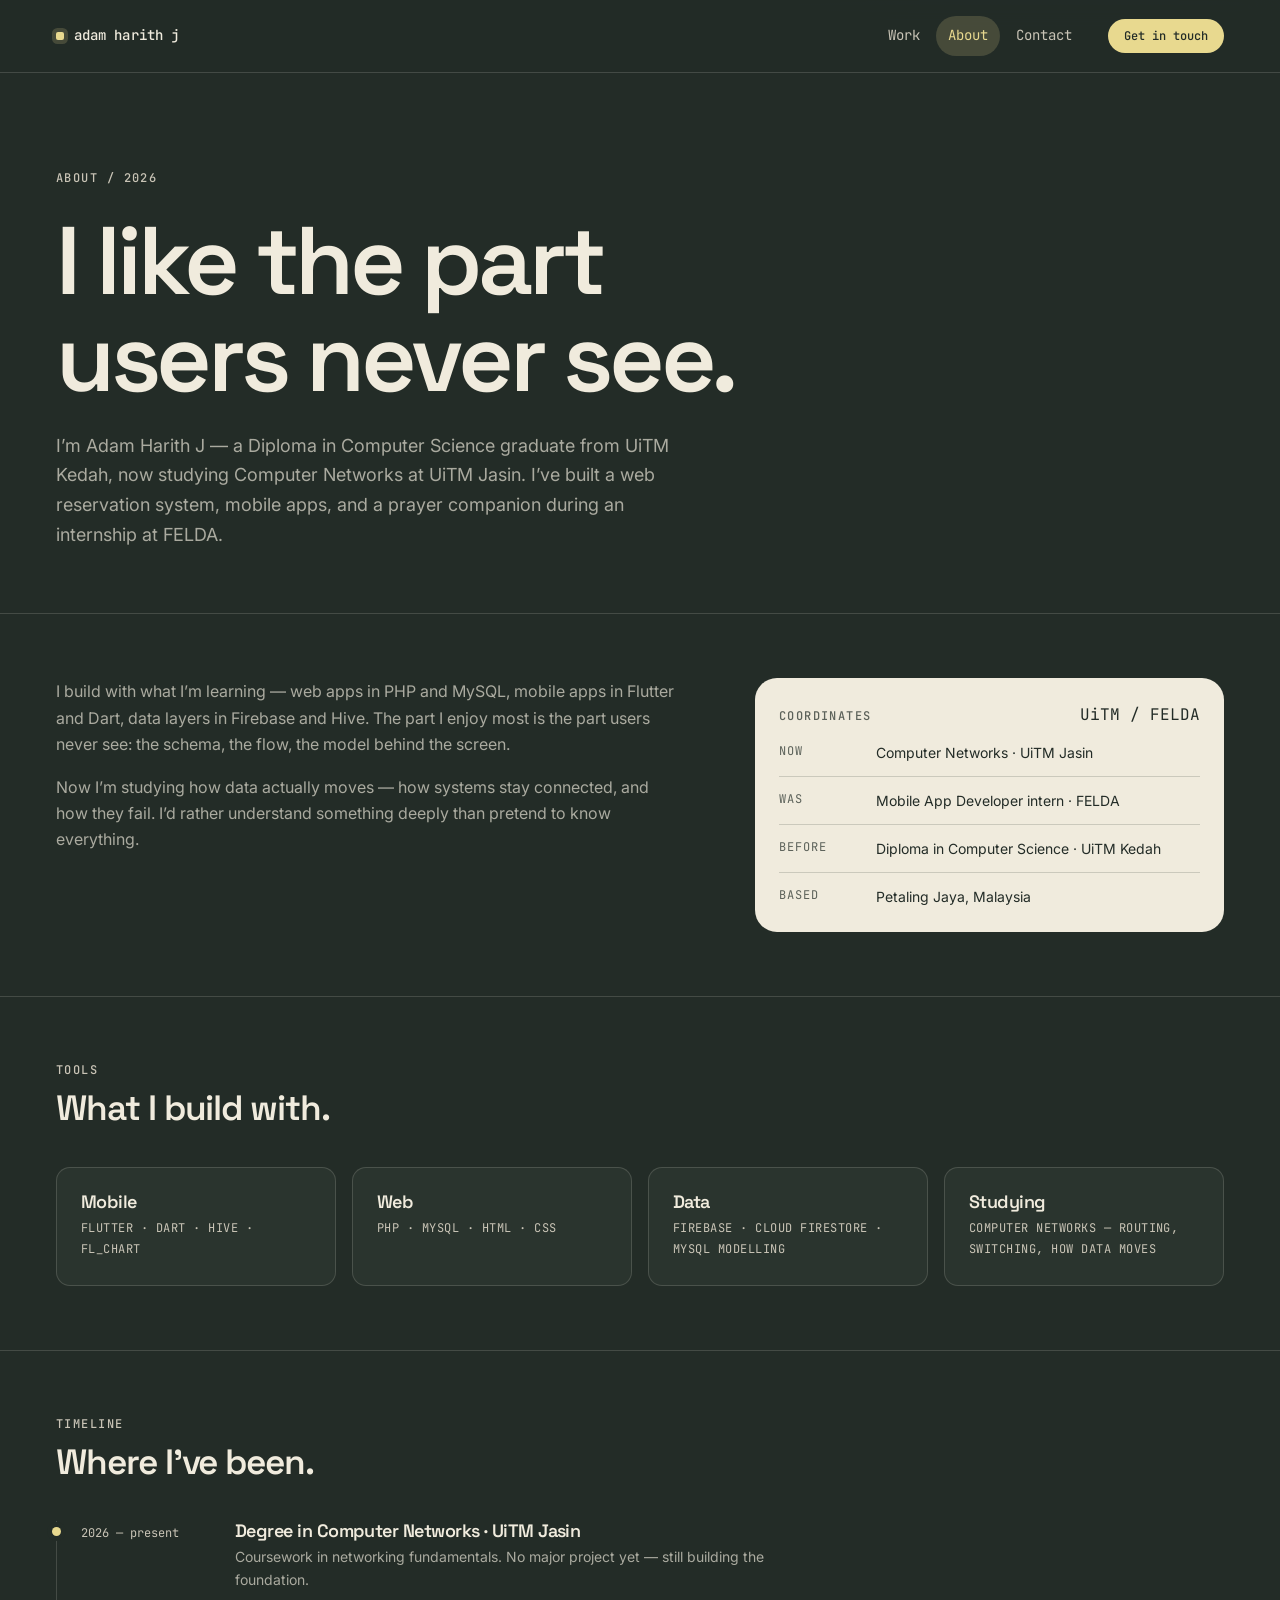
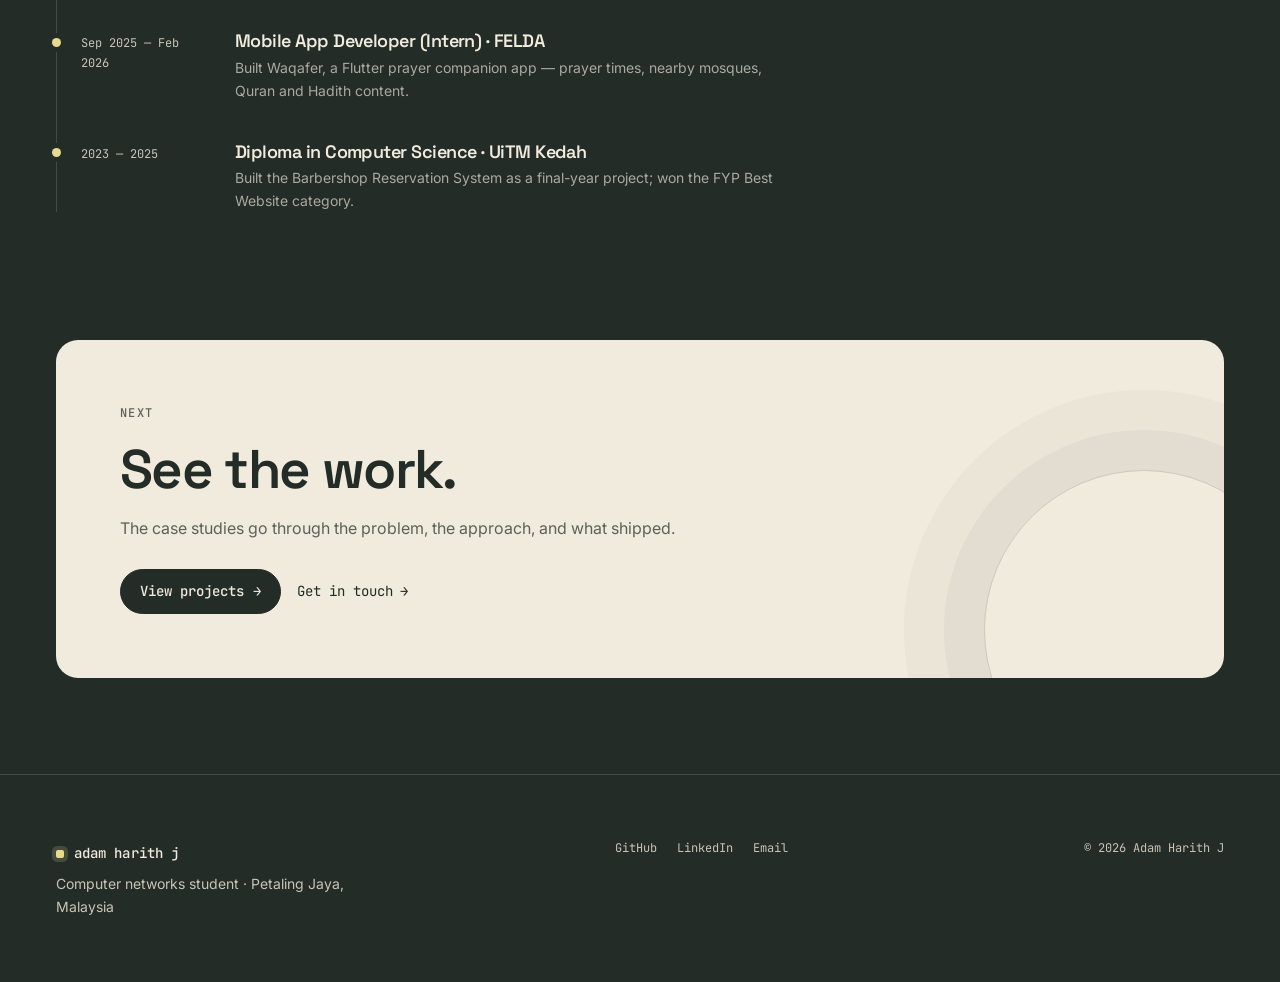
==== about.html @ f3ec2957 "first commit" ====
<!DOCTYPE html>
<html lang="en">
  <head>
    <meta charset="UTF-8" />
    <meta name="viewport" content="width=device-width, initial-scale=1" />
    <meta name="theme-color" content="#232C27" />
    <link rel="icon" href="favicon.svg" type="image/svg+xml" />
    <title>About — Adam Harith J</title>
    <meta
      name="description"
      content="Background, education, and experience of Adam Harith J, a computer networks student in Malaysia."
    />
    <script>
      document.documentElement.classList.add("js");
      window.setTimeout(function () {
        if (!window.__siteReady) document.documentElement.classList.remove("js");
      }, 2500);
    </script>
    <link rel="preconnect" href="https://fonts.googleapis.com" />
    <link rel="preconnect" href="https://fonts.gstatic.com" crossorigin />
    <link
      href="https://fonts.googleapis.com/css2?family=Inter:wght@400;500;600&family=JetBrains+Mono:wght@400;500&family=Space+Grotesk:wght@500;600;700&display=swap"
      rel="stylesheet"
    />
    <link rel="stylesheet" href="css/tokens.css" />
    <link rel="stylesheet" href="css/styles.css" />
  </head>
  <body>
    <a class="skip-link" href="#main">Skip to content</a>

    <header class="nav">
      <div class="container nav__inner">
        <a class="wordmark" href="index.html">adam harith j</a>
        <button
          class="nav__toggle"
          type="button"
          aria-expanded="false"
          aria-controls="nav-menu"
        >
          Menu
          <span class="nav__toggle-icon" aria-hidden="true">
            <span></span>
            <span></span>
          </span>
        </button>
        <div class="nav__menu" id="nav-menu">
          <nav aria-label="Primary">
            <ul class="nav__links">
              <li><a class="nav__link" href="projects.html">Work</a></li>
              <li>
                <a class="nav__link" href="about.html" aria-current="page"
                  >About</a
                >
              </li>
              <li><a class="nav__link" href="contact.html">Contact</a></li>
            </ul>
          </nav>
          <a class="btn btn--accent btn--sm nav__cta" href="contact.html">
            Get in touch
          </a>
        </div>
      </div>
    </header>

    <main id="main">
      <section class="hero">
        <div class="container" data-reveal>
          <p class="eyebrow">About / 2026</p>
          <h1 class="hero__title">I like the part users never see.</h1>
          <p class="hero__lede">
            I’m Adam Harith J — a Diploma in Computer Science graduate from
            UiTM Kedah, now studying Computer Networks at UiTM Jasin. I’ve
            built a web reservation system, mobile apps, and a prayer companion
            during an internship at FELDA.
          </p>
        </div>
      </section>

      <section class="section">
        <div class="container split">
          <div class="prose" data-reveal>
            <p>
              I build with what I’m learning — web apps in PHP and MySQL, mobile
              apps in Flutter and Dart, data layers in Firebase and Hive. The
              part I enjoy most is the part users never see: the schema, the
              flow, the model behind the screen.
            </p>
            <p>
              Now I’m studying how data actually moves — how systems stay
              connected, and how they fail. I’d rather understand something
              deeply than pretend to know everything.
            </p>
          </div>

          <div class="panel-bone" data-reveal>
            <div class="panel-bone__head">
              <p class="eyebrow">Coordinates</p>
              <span class="mono">UiTM / FELDA</span>
            </div>
            <dl class="facts">
              <div class="fact">
                <dt>Now</dt>
                <dd>Computer Networks · UiTM Jasin</dd>
              </div>
              <div class="fact">
                <dt>Was</dt>
                <dd>Mobile App Developer intern · FELDA</dd>
              </div>
              <div class="fact">
                <dt>Before</dt>
                <dd>Diploma in Computer Science · UiTM Kedah</dd>
              </div>
              <div class="fact">
                <dt>Based</dt>
                <dd>Petaling Jaya, Malaysia</dd>
              </div>
            </dl>
          </div>
        </div>
      </section>

      <section class="section" id="tools">
        <div class="container">
          <div class="section__head" data-reveal>
            <div>
              <p class="eyebrow">Tools</p>
              <h2 class="section__title">What I build with.</h2>
            </div>
          </div>
          <div class="groups" data-reveal>
            <article class="group">
              <h3>Mobile</h3>
              <p>Flutter · Dart · Hive · fl_chart</p>
            </article>
            <article class="group">
              <h3>Web</h3>
              <p>PHP · MySQL · HTML · CSS</p>
            </article>
            <article class="group">
              <h3>Data</h3>
              <p>Firebase · Cloud Firestore · MySQL modelling</p>
            </article>
            <article class="group">
              <h3>Studying</h3>
              <p>Computer networks — routing, switching, how data moves</p>
            </article>
          </div>
        </div>
      </section>

      <section class="section" id="timeline">
        <div class="container">
          <div class="section__head" data-reveal>
            <div>
              <p class="eyebrow">Timeline</p>
              <h2 class="section__title">Where I’ve been.</h2>
            </div>
          </div>

          <div class="timeline" data-reveal>
            <article class="entry">
              <span class="entry__period">2026 — present</span>
              <div>
                <h3>Degree in Computer Networks · UiTM Jasin</h3>
                <p>
                  Coursework in networking fundamentals. No major project yet —
                  still building the foundation.
                </p>
              </div>
            </article>
            <article class="entry">
              <span class="entry__period">Sep 2025 — Feb 2026</span>
              <div>
                <h3>Mobile App Developer (Intern) · FELDA</h3>
                <p>
                  Built Waqafer, a Flutter prayer companion app — prayer times,
                  nearby mosques, Quran and Hadith content.
                </p>
              </div>
            </article>
            <article class="entry">
              <span class="entry__period">2023 — 2025</span>
              <div>
                <h3>Diploma in Computer Science · UiTM Kedah</h3>
                <p>
                  Built the Barbershop Reservation System as a final-year
                  project; won the FYP Best Website category.
                </p>
              </div>
            </article>
          </div>
        </div>
      </section>

      <section class="contact-band">
        <div class="container">
          <div class="contact-band__panel" data-reveal>
            <p class="eyebrow">Next</p>
            <h2 class="contact-band__title">See the work.</h2>
            <p>
              The case studies go through the problem, the approach, and what
              shipped.
            </p>
            <div class="contact-band__actions">
              <a class="btn btn--ground" href="projects.html">
                View projects <span aria-hidden="true">→</span>
              </a>
              <a class="link-arrow" href="contact.html">
                Get in touch <span aria-hidden="true">→</span>
              </a>
            </div>
          </div>
        </div>
      </section>
    </main>

    <footer class="foot">
      <div class="container foot__inner">
        <div class="foot__brand">
          <span class="wordmark">adam harith j</span>
          <p>Computer networks student · Petaling Jaya, Malaysia</p>
        </div>
        <nav class="foot__links" aria-label="Footer">
          <a class="foot__link" href="https://github.com/adamnymy">GitHub</a>
          <a
            class="foot__link"
            href="https://my.linkedin.com/in/adam-harith-jumain-287547369"
            >LinkedIn</a
          >
          <a class="foot__link" href="contact.html">Email</a>
        </nav>
        <p class="foot__meta">© <span data-year>2026</span> Adam Harith J</p>
      </div>
    </footer>

    <script src="js/main.js"></script>
  </body>
</html>
---- css/tokens.css ----
:root {
  color-scheme: dark;

  /* 60% — dark grey-green ground */
  --color-ground: #232c27;
  --color-ground-2: #2a342e;
  --color-ground-3: #323d36;
  --color-ground-glass: rgba(35, 44, 39, 0.88);
  --color-ground-soft: rgba(35, 44, 39, 0.04);
  --color-ground-faint: rgba(35, 44, 39, 0.03);
  --color-overlay: rgba(17, 22, 19, 0.72);

  /* 30% — soft bone white */
  --color-bone: #f0ebdd;
  --color-bone-2: #e6dfcd;
  --color-bone-muted: #c9c4b6;
  --color-bone-soft: rgba(240, 235, 221, 0.66);
  --color-line: rgba(240, 235, 221, 0.16);
  --color-line-strong: rgba(240, 235, 221, 0.34);
  --color-on-bone: #232c27;
  --color-on-bone-muted: rgba(35, 44, 39, 0.72);
  --color-line-on-bone: rgba(35, 44, 39, 0.18);

  /* 10% — soft yellow accent */
  --color-yellow: #e8d98f;
  --color-yellow-2: #f1e6ad;
  --color-yellow-ink: #232c27;
  --color-yellow-soft: rgba(232, 217, 143, 0.18);
  --color-yellow-line: rgba(232, 217, 143, 0.5);

  --font-display: "Space Grotesk", ui-sans-serif, system-ui, -apple-system,
    sans-serif;
  --font-body: "Inter", ui-sans-serif, system-ui, -apple-system, sans-serif;
  --font-mono: "JetBrains Mono", ui-monospace, "SFMono-Regular", Menlo,
    monospace;

  --text-xs: 0.75rem;
  --text-sm: 0.875rem;
  --text-base: 1rem;
  --text-md: 1.125rem;
  --text-lg: clamp(1.25rem, 1.1rem + 0.6vw, 1.5rem);
  --text-xl: clamp(1.6rem, 1.3rem + 1.2vw, 2.2rem);
  --text-2xl: clamp(2.2rem, 1.6rem + 2.6vw, 3.4rem);
  --text-3xl: clamp(3rem, 1.55rem + 6.4vw, 6rem);

  --space-2xs: 0.25rem;
  --space-xs: 0.5rem;
  --space-sm: 0.75rem;
  --space-md: 1rem;
  --space-lg: 1.5rem;
  --space-xl: 2.5rem;
  --space-2xl: 4rem;
  --space-3xl: 6rem;
  --space-4xl: 8rem;

  --radius-sm: 8px;
  --radius: 14px;
  --radius-lg: 22px;
  --radius-pill: 999px;

  --shadow-card: inset 0 1px 0 rgba(240, 235, 221, 0.05),
    0 18px 40px -24px rgba(0, 0, 0, 0.7);
  --shadow-lift: inset 0 1px 0 rgba(240, 235, 221, 0.08),
    0 30px 60px -28px rgba(0, 0, 0, 0.85);

  --measure: 62ch;
  --measure-wide: 72ch;
  --nav-h: 4.5rem;
  --reveal-delay: 0ms;

  --dur-fast: 140ms;
  --dur: 220ms;
  --dur-slow: 420ms;
  --ease: cubic-bezier(0.4, 0, 0.2, 1);
  --ease-out: cubic-bezier(0.16, 1, 0.3, 1);
}
---- css/styles.css ----
/* ==========================================================================
   Base
   ========================================================================== */

*,
*::before,
*::after {
  box-sizing: border-box;
  margin: 0;
  padding: 0;
}

html {
  -webkit-text-size-adjust: 100%;
  scroll-behavior: smooth;
  scroll-padding-top: calc(var(--nav-h) + var(--space-md));
}

body {
  min-height: 100vh;
  background-color: var(--color-ground);
  background-image: radial-gradient(
    60rem 32rem at 82% -12%,
    var(--color-ground-2),
    transparent 70%
  );
  color: var(--color-bone-soft);
  font-family: var(--font-body);
  font-size: var(--text-base);
  line-height: 1.65;
  -webkit-font-smoothing: antialiased;
}

img,
svg {
  display: block;
  max-width: 100%;
}

ul,
ol {
  list-style: none;
}

a {
  color: var(--color-bone);
  text-decoration: underline;
  text-decoration-color: var(--color-yellow-line);
  text-decoration-thickness: 1px;
  text-underline-offset: 3px;
  transition: color var(--dur-fast) var(--ease),
    text-decoration-color var(--dur-fast) var(--ease);
}

a:hover {
  color: var(--color-yellow);
  text-decoration-color: var(--color-yellow);
}

::selection {
  background: var(--color-yellow);
  color: var(--color-yellow-ink);
}

:focus-visible {
  outline: 2px solid var(--color-yellow);
  outline-offset: 3px;
  border-radius: 2px;
}

.panel-bone :focus-visible,
.contact-card :focus-visible,
.contact-band__panel :focus-visible,
.stat :focus-visible {
  outline-color: var(--color-ground);
}

h1,
h2,
h3 {
  color: var(--color-bone);
  font-family: var(--font-display);
  font-weight: 600;
  letter-spacing: -0.03em;
  line-height: 1.08;
  text-wrap: balance;
}

strong {
  color: var(--color-bone);
  font-weight: 600;
}

.container {
  width: 100%;
  max-width: 76rem;
  margin-inline: auto;
  padding-inline: var(--space-lg);
}

.mono {
  font-family: var(--font-mono);
}

.eyebrow {
  font-family: var(--font-mono);
  font-size: var(--text-xs);
  font-weight: 500;
  letter-spacing: 0.12em;
  text-transform: uppercase;
  color: var(--color-bone-muted);
}

.skip-link {
  position: absolute;
  left: -9999px;
  top: var(--space-sm);
  z-index: 100;
  padding: var(--space-xs) var(--space-md);
  border-radius: var(--radius-sm);
  background: var(--color-bone);
  color: var(--color-on-bone);
  font-family: var(--font-mono);
  font-size: var(--text-sm);
  text-decoration: none;
}

.skip-link:focus {
  left: var(--space-sm);
}

html:not(.js) [data-copy] {
  display: none;
}

.link-arrow {
  display: inline-flex;
  align-items: center;
  gap: 0.45rem;
  font-family: var(--font-mono);
  font-size: var(--text-sm);
  color: var(--color-bone);
  text-decoration: none;
}

.link-arrow span {
  transition: transform var(--dur) var(--ease-out);
}

.link-arrow:hover {
  color: var(--color-yellow);
}

.link-arrow:hover span {
  transform: translateX(3px);
}

/* ==========================================================================
   Buttons
   ========================================================================== */

.btn {
  display: inline-flex;
  align-items: center;
  justify-content: center;
  gap: 0.55rem;
  padding: 0.9rem 1.2rem;
  border: 1px solid transparent;
  border-radius: var(--radius-pill);
  font-family: var(--font-mono);
  font-size: var(--text-sm);
  font-weight: 500;
  line-height: 1;
  text-decoration: none;
  cursor: pointer;
  transition: transform var(--dur) var(--ease-out),
    background-color var(--dur) var(--ease), color var(--dur) var(--ease),
    border-color var(--dur) var(--ease), box-shadow var(--dur) var(--ease);
}

.btn:hover {
  transform: translateY(-1px);
}

.btn:active {
  transform: translateY(0);
}

.btn--sm {
  padding: 0.65rem 0.95rem;
  font-size: var(--text-xs);
}

.btn--accent {
  background: var(--color-yellow);
  color: var(--color-yellow-ink);
}

.btn--accent:hover {
  background: var(--color-yellow-2);
  color: var(--color-yellow-ink);
  box-shadow: 0 10px 30px -16px var(--color-yellow);
}

.btn--ghost {
  border-color: var(--color-line-strong);
  background: transparent;
  color: var(--color-bone);
}

.btn--ghost:hover {
  border-color: var(--color-yellow-line);
  background: var(--color-yellow-soft);
  color: var(--color-yellow);
}

.btn--bone {
  background: var(--color-bone);
  color: var(--color-on-bone);
}

.btn--bone:hover {
  background: var(--color-yellow);
  color: var(--color-yellow-ink);
}

.btn--ground {
  background: var(--color-ground);
  color: var(--color-bone);
  border-color: var(--color-ground);
}

.btn--ground:hover {
  background: var(--color-ground-2);
  color: var(--color-bone);
}

.btn--outline-ink {
  border-color: var(--color-line-on-bone);
  background: transparent;
  color: var(--color-on-bone);
}

.btn--outline-ink:hover {
  border-color: var(--color-ground);
  background: var(--color-ground);
  color: var(--color-bone);
}

/* ==========================================================================
   Navigation
   ========================================================================== */

.nav {
  position: sticky;
  top: 0;
  z-index: 50;
  border-bottom: 1px solid var(--color-line);
  background: var(--color-ground-glass);
  -webkit-backdrop-filter: blur(14px);
  backdrop-filter: blur(14px);
}

.nav__inner {
  position: relative;
  display: flex;
  align-items: center;
  gap: var(--space-lg);
  min-height: var(--nav-h);
}

.wordmark {
  display: inline-flex;
  align-items: center;
  gap: 0.6rem;
  font-family: var(--font-mono);
  font-size: var(--text-sm);
  font-weight: 500;
  letter-spacing: 0.01em;
  color: var(--color-bone);
  text-decoration: none;
  white-space: nowrap;
}

.wordmark::before {
  content: "";
  width: 8px;
  height: 8px;
  border-radius: 2px;
  background: var(--color-yellow);
  box-shadow: 0 0 0 4px var(--color-yellow-soft);
}

.wordmark:hover {
  color: var(--color-bone);
}

.nav__menu {
  display: flex;
  align-items: center;
  gap: var(--space-lg);
  margin-left: auto;
}

.nav__links {
  display: flex;
  align-items: center;
  gap: 0.25rem;
}

.nav__link {
  display: inline-flex;
  padding: 0.5rem 0.75rem;
  border-radius: var(--radius-pill);
  font-family: var(--font-mono);
  font-size: var(--text-sm);
  color: var(--color-bone-muted);
  text-decoration: none;
  transition: color var(--dur-fast) var(--ease),
    background-color var(--dur-fast) var(--ease);
}

.nav__link:hover {
  background: var(--color-ground-2);
  color: var(--color-bone);
  text-decoration: none;
}

.nav__link[aria-current="page"] {
  background: var(--color-yellow-soft);
  color: var(--color-yellow);
}

.nav__toggle {
  display: none;
  align-items: center;
  gap: 0.65rem;
  margin-left: auto;
  padding: 0.55rem 0.8rem;
  border: 1px solid var(--color-line);
  border-radius: var(--radius-pill);
  background: transparent;
  color: var(--color-bone);
  font-family: var(--font-mono);
  font-size: var(--text-xs);
  letter-spacing: 0.08em;
  text-transform: uppercase;
  cursor: pointer;
}

.nav__toggle-icon {
  display: grid;
  gap: 4px;
  width: 16px;
}

.nav__toggle-icon span {
  display: block;
  height: 1px;
  background: currentColor;
  transition: transform var(--dur) var(--ease),
    opacity var(--dur) var(--ease);
}

.nav__toggle[aria-expanded="true"] .nav__toggle-icon span:first-child {
  transform: translateY(2.5px) rotate(45deg);
}

.nav__toggle[aria-expanded="true"] .nav__toggle-icon span:last-child {
  transform: translateY(-2.5px) rotate(-45deg);
}

/* ==========================================================================
   Hero
   ========================================================================== */

.hero {
  padding-block: var(--space-3xl) var(--space-2xl);
  overflow: clip;
}

.hero__grid {
  display: grid;
  grid-template-columns: minmax(0, 1.1fr) minmax(0, 0.9fr);
  gap: clamp(2rem, 5vw, 5rem);
  align-items: center;
}

.status {
  display: inline-flex;
  align-items: center;
  gap: 0.6rem;
  padding: 0.45rem 0.85rem;
  border: 1px solid var(--color-line);
  border-radius: var(--radius-pill);
  background: var(--color-ground-2);
  font-family: var(--font-mono);
  font-size: var(--text-xs);
  letter-spacing: 0.08em;
  text-transform: uppercase;
  color: var(--color-bone-muted);
}

.status__dot {
  width: 7px;
  height: 7px;
  border-radius: 50%;
  background: var(--color-yellow);
  animation: pulse 2.6s var(--ease) infinite;
}

.hero__title {
  max-width: 15ch;
  margin-top: var(--space-lg);
  font-size: var(--text-3xl);
  line-height: 1.01;
  letter-spacing: -0.045em;
}

.hero__mark {
  color: var(--color-yellow);
}

.hero__lede {
  max-width: 56ch;
  margin-top: var(--space-lg);
  font-size: var(--text-md);
  color: var(--color-bone-soft);
}

.hero__lede strong {
  color: var(--color-bone);
}

.hero__actions {
  display: flex;
  flex-wrap: wrap;
  gap: var(--space-sm);
  margin-top: var(--space-xl);
}

/* Network panel */

.signal {
  position: relative;
  overflow: hidden;
  padding: var(--space-lg);
  border: 1px solid var(--color-line);
  border-radius: var(--radius-lg);
  background: var(--color-ground-2);
  box-shadow: var(--shadow-card);
}

.signal::before {
  content: "";
  position: absolute;
  top: -45%;
  right: -25%;
  width: 75%;
  aspect-ratio: 1;
  border-radius: 50%;
  background: radial-gradient(circle, var(--color-yellow-soft), transparent 68%);
  pointer-events: none;
}

.signal__head {
  position: relative;
  display: flex;
  flex-wrap: wrap;
  align-items: center;
  justify-content: space-between;
  gap: var(--space-sm);
  padding-bottom: var(--space-sm);
  border-bottom: 1px solid var(--color-line);
  font-family: var(--font-mono);
  font-size: var(--text-xs);
  letter-spacing: 0.08em;
  text-transform: uppercase;
  color: var(--color-bone-muted);
}

.signal__live {
  display: inline-flex;
  align-items: center;
  gap: 0.5rem;
  color: var(--color-bone);
}

.signal__map {
  position: relative;
  width: 100%;
  height: auto;
  margin-block: var(--space-md);
}

.signal__map .ring {
  fill: none;
  stroke: var(--color-line);
  stroke-width: 1;
}

.signal__map .ring--dashed {
  stroke: var(--color-line-strong);
  stroke-dasharray: 3 7;
  transform-box: fill-box;
  transform-origin: center;
  animation: spin 52s linear infinite;
}

.signal__map .link {
  fill: none;
  stroke: var(--color-yellow-line);
  stroke-width: 1;
}

.signal__map .node {
  fill: var(--color-ground);
  stroke: var(--color-bone-muted);
  stroke-width: 1.2;
}

.signal__map .node--core {
  fill: var(--color-yellow);
  stroke: var(--color-yellow);
}

.signal__map .node--ring {
  fill: var(--color-yellow);
  stroke: none;
  transform-box: fill-box;
  transform-origin: center;
  animation: nodePulse 3.4s var(--ease) infinite;
}

.signal__map text {
  font-family: var(--font-mono);
  font-size: 9px;
  letter-spacing: 0.12em;
  fill: var(--color-bone-muted);
}

.signal__meta {
  position: relative;
  display: grid;
  grid-template-columns: 1fr 1fr;
  gap: var(--space-md);
  padding-top: var(--space-md);
  border-top: 1px solid var(--color-line);
}

.signal__meta dt {
  font-family: var(--font-mono);
  font-size: var(--text-xs);
  letter-spacing: 0.08em;
  text-transform: uppercase;
  color: var(--color-bone-muted);
}

.signal__meta dd {
  margin-top: 0.2rem;
  font-size: var(--text-sm);
  color: var(--color-bone);
}

/* Tech strip */

.strip {
  border-block: 1px solid var(--color-line);
}

.strip__inner {
  display: flex;
  flex-wrap: wrap;
  align-items: center;
  gap: var(--space-sm) var(--space-lg);
  padding-block: var(--space-md);
}

.strip__label {
  font-family: var(--font-mono);
  font-size: var(--text-xs);
  letter-spacing: 0.12em;
  text-transform: uppercase;
  color: var(--color-bone-muted);
}

.strip__list {
  display: flex;
  flex-wrap: wrap;
  gap: 0.35rem 1.1rem;
}

.strip__list li {
  display: flex;
  align-items: center;
  gap: 1.1rem;
  font-family: var(--font-mono);
  font-size: var(--text-sm);
  color: var(--color-bone-soft);
}

.strip__list li + li::before {
  content: "/";
  color: var(--color-yellow-line);
}

/* ==========================================================================
   Sections
   ========================================================================== */

.section {
  padding-block: var(--space-2xl);
  border-top: 1px solid var(--color-line);
}

.section__head {
  display: flex;
  flex-wrap: wrap;
  align-items: flex-end;
  justify-content: space-between;
  gap: var(--space-md);
  margin-bottom: var(--space-xl);
}

.section__title {
  margin-top: var(--space-xs);
  font-size: var(--text-xl);
}

/* ==========================================================================
   Project cards
   ========================================================================== */

.cards {
  display: grid;
  grid-template-columns: repeat(12, minmax(0, 1fr));
  gap: var(--space-lg);
}

.card {
  position: relative;
  display: flex;
  grid-column: span 6;
  flex-direction: column;
  overflow: hidden;
  border: 1px solid var(--color-line);
  border-radius: var(--radius-lg);
  background: var(--color-ground-2);
  box-shadow: var(--shadow-card);
  transition: transform var(--dur-slow) var(--ease-out),
    border-color var(--dur) var(--ease), box-shadow var(--dur) var(--ease);
}

.card:hover {
  transform: translateY(-4px);
  border-color: var(--color-yellow-line);
  box-shadow: var(--shadow-lift);
}

.card__media {
  aspect-ratio: 16 / 10;
  overflow: hidden;
  background: var(--color-bone);
}

.card__media img {
  width: 100%;
  height: 100%;
  object-fit: cover;
  transition: transform 0.7s var(--ease-out);
}

.card:hover .card__media img {
  transform: scale(1.03);
}

.card__body {
  display: flex;
  flex: 1;
  flex-direction: column;
  gap: var(--space-sm);
  padding: var(--space-lg);
  padding-bottom: calc(var(--space-lg) + 2.5rem);
}

.card__top {
  display: flex;
  align-items: center;
  justify-content: space-between;
  gap: var(--space-md);
}

.card__index,
.card__year {
  font-family: var(--font-mono);
  font-size: var(--text-xs);
  letter-spacing: 0.08em;
  text-transform: uppercase;
  color: var(--color-bone-muted);
}

.card__title {
  font-size: var(--text-lg);
  line-height: 1.15;
  letter-spacing: -0.02em;
}

.card__title a {
  color: var(--color-bone);
  text-decoration: none;
}

.card__title a::after {
  content: "";
  position: absolute;
  inset: 0;
  z-index: 2;
  border-radius: var(--radius-lg);
}

.card:hover .card__title a {
  color: var(--color-yellow);
}

.card__desc {
  max-width: 44ch;
  font-size: var(--text-sm);
  color: var(--color-bone-soft);
}

.card__tags {
  display: flex;
  flex-wrap: wrap;
  gap: 0.4rem;
  margin-top: auto;
  padding-top: var(--space-sm);
}

.card__tags li {
  padding: 0.3rem 0.55rem;
  border: 1px solid var(--color-line);
  border-radius: var(--radius-pill);
  font-family: var(--font-mono);
  font-size: var(--text-xs);
  color: var(--color-bone-muted);
}

.card__arrow {
  position: absolute;
  right: var(--space-lg);
  bottom: var(--space-lg);
  display: grid;
  place-items: center;
  width: 2.4rem;
  height: 2.4rem;
  border: 1px solid var(--color-line-strong);
  border-radius: 50%;
  color: var(--color-bone-muted);
  transition: background-color var(--dur) var(--ease),
    border-color var(--dur) var(--ease), color var(--dur) var(--ease),
    transform var(--dur) var(--ease-out);
}

.card:hover .card__arrow {
  transform: translateX(2px);
  border-color: var(--color-yellow);
  background: var(--color-yellow);
  color: var(--color-yellow-ink);
}

.cards--featured .card:nth-child(1) {
  grid-column: span 7;
}

.cards--featured .card:nth-child(2) {
  grid-column: span 5;
}

.cards--featured .card:nth-child(3) {
  grid-column: span 12;
}

.cards--index .card:nth-child(1) {
  grid-column: span 7;
}

.cards--index .card:nth-child(2) {
  grid-column: span 5;
}

.cards--index .card:nth-child(3),
.cards--index .card:nth-child(4),
.cards--index .card:nth-child(5) {
  grid-column: span 4;
}

.card--wide {
  display: grid;
  grid-column: span 12;
  grid-template-columns: minmax(0, 1.15fr) minmax(0, 0.85fr);
}

.card--wide .card__media {
  height: 100%;
  aspect-ratio: auto;
  min-height: 20rem;
}

.card--wide .card__body {
  justify-content: center;
}

/* ==========================================================================
   Stats / light panels
   ========================================================================== */

.stats {
  display: grid;
  grid-template-columns: repeat(3, minmax(0, 1fr));
  gap: var(--space-lg);
}

.stat {
  display: flex;
  flex-direction: column;
  gap: var(--space-xs);
  min-height: 13rem;
  padding: var(--space-lg);
  border-radius: var(--radius-lg);
  background: var(--color-bone);
  color: var(--color-on-bone);
}

.stat__mark {
  width: 2rem;
  height: 4px;
  margin-bottom: auto;
  border-radius: var(--radius-pill);
  background: var(--color-yellow);
}

.stat__label {
  font-family: var(--font-mono);
  font-size: var(--text-xs);
  letter-spacing: 0.1em;
  text-transform: uppercase;
  color: var(--color-on-bone-muted);
}

.stat__value {
  font-family: var(--font-display);
  font-size: var(--text-lg);
  font-weight: 600;
  line-height: 1.15;
  letter-spacing: -0.02em;
  color: var(--color-on-bone);
}

.stat__note {
  font-size: var(--text-sm);
  color: var(--color-on-bone-muted);
}

/* Generic bone panel */

.panel-bone {
  padding: var(--space-lg);
  border-radius: var(--radius-lg);
  background: var(--color-bone);
  color: var(--color-on-bone);
}

.panel-bone .eyebrow {
  color: var(--color-on-bone-muted);
}

.panel-bone a {
  color: var(--color-on-bone);
  text-decoration-color: var(--color-on-bone-muted);
}

.panel-bone a:hover {
  color: var(--color-on-bone);
  text-decoration-color: var(--color-on-bone);
}

.panel-bone__head {
  display: flex;
  align-items: baseline;
  justify-content: space-between;
  gap: var(--space-md);
  margin-bottom: var(--space-sm);
}

/* ==========================================================================
   Split + prose + facts
   ========================================================================== */

.split {
  display: grid;
  grid-template-columns: minmax(0, 1.15fr) minmax(0, 0.85fr);
  gap: clamp(2rem, 5vw, 4rem);
  align-items: start;
}

.prose {
  max-width: var(--measure);
  color: var(--color-bone-soft);
}

.prose p + p {
  margin-top: var(--space-md);
}

.prose strong {
  color: var(--color-bone);
  font-weight: 600;
}

.prose a {
  color: var(--color-bone);
  text-decoration-color: var(--color-yellow-line);
  text-decoration-thickness: 2px;
  text-underline-offset: 3px;
}

.prose a:hover {
  color: var(--color-yellow);
  text-decoration-color: var(--color-yellow);
}

.facts {
  display: grid;
}

.fact {
  display: grid;
  grid-template-columns: 9ch minmax(0, 1fr);
  gap: var(--space-md);
  padding-block: var(--space-sm);
  border-bottom: 1px solid var(--color-line-on-bone);
  font-size: var(--text-sm);
}

.fact:first-child {
  padding-top: 0;
}

.fact:last-child {
  padding-bottom: 0;
  border-bottom: 0;
}

.fact dt {
  padding-top: 1px;
  font-family: var(--font-mono);
  font-size: var(--text-xs);
  letter-spacing: 0.08em;
  text-transform: uppercase;
  color: var(--color-on-bone-muted);
}

.fact dd {
  color: var(--color-on-bone);
  overflow-wrap: anywhere;
}

/* ==========================================================================
   Tool groups
   ========================================================================== */

.groups {
  display: grid;
  grid-template-columns: repeat(4, minmax(0, 1fr));
  gap: var(--space-md);
}

.group {
  padding: var(--space-lg);
  border: 1px solid var(--color-line);
  border-radius: var(--radius);
  background: var(--color-ground-2);
}

.group h3 {
  margin-bottom: 0.4rem;
  font-size: var(--text-md);
}

.group p {
  font-family: var(--font-mono);
  font-size: var(--text-xs);
  line-height: 1.8;
  letter-spacing: 0.04em;
  text-transform: uppercase;
  color: var(--color-bone-muted);
}

/* ==========================================================================
   Timeline
   ========================================================================== */

.timeline {
  display: grid;
  gap: var(--space-xl);
  padding-left: var(--space-lg);
  border-left: 1px solid var(--color-line);
}

.entry {
  position: relative;
  display: grid;
  grid-template-columns: 13ch minmax(0, 1fr);
  gap: var(--space-xs) var(--space-lg);
}

.entry::before {
  content: "";
  position: absolute;
  top: 0.4rem;
  left: calc(-1 * var(--space-lg) - 5px);
  width: 9px;
  height: 9px;
  border-radius: 50%;
  background: var(--color-yellow);
  box-shadow: 0 0 0 5px var(--color-ground);
}

.entry__period {
  padding-top: 0.2rem;
  font-family: var(--font-mono);
  font-size: var(--text-xs);
  color: var(--color-bone-muted);
}

.entry h3 {
  font-size: var(--text-md);
}

.entry p {
  max-width: var(--measure);
  margin-top: 0.3rem;
  font-size: var(--text-sm);
  color: var(--color-bone-soft);
}

/* ==========================================================================
   Contact
   ========================================================================== */

.contact-band {
  padding-block: var(--space-2xl) var(--space-3xl);
}

.contact-band__panel {
  position: relative;
  display: grid;
  gap: var(--space-md);
  overflow: hidden;
  padding: clamp(2rem, 5vw, 4.5rem);
  border-radius: var(--radius-lg);
  background: var(--color-bone);
  color: var(--color-on-bone);
}

.contact-band__panel::after {
  content: "";
  position: absolute;
  right: -5rem;
  bottom: -7rem;
  width: 20rem;
  aspect-ratio: 1;
  border: 1px solid var(--color-line-on-bone);
  border-radius: 50%;
  box-shadow: 0 0 0 2.5rem var(--color-ground-soft),
    0 0 0 5rem var(--color-ground-faint);
  pointer-events: none;
}

.contact-band__panel > * {
  position: relative;
  z-index: 1;
}

.contact-band__panel .eyebrow {
  color: var(--color-on-bone-muted);
}

.contact-band__title {
  max-width: 18ch;
  font-size: var(--text-2xl);
  color: var(--color-on-bone);
}

.contact-band__panel p:not(.eyebrow) {
  max-width: var(--measure);
  color: var(--color-on-bone-muted);
}

.contact-band__panel p a {
  color: var(--color-on-bone);
  text-decoration-color: var(--color-on-bone-muted);
  text-decoration-thickness: 2px;
}

.contact-band__panel .link-arrow {
  color: var(--color-on-bone);
}

.contact-band__panel .link-arrow:hover {
  color: var(--color-on-bone);
  text-decoration: underline;
  text-decoration-color: var(--color-on-bone);
  text-decoration-thickness: 2px;
  text-underline-offset: 4px;
}

.contact-band__actions {
  display: flex;
  flex-wrap: wrap;
  align-items: center;
  gap: var(--space-md);
  margin-top: var(--space-sm);
}

.contact-card {
  display: grid;
  gap: var(--space-md);
  padding: clamp(1.5rem, 4vw, 3rem);
  border-radius: var(--radius-lg);
  background: var(--color-bone);
  color: var(--color-on-bone);
}

.contact-card .eyebrow {
  color: var(--color-on-bone-muted);
}

.contact-card__email {
  font-family: var(--font-display);
  font-size: clamp(1.45rem, 4.4vw, 3rem);
  font-weight: 600;
  line-height: 1.08;
  letter-spacing: -0.035em;
  color: var(--color-on-bone);
  text-decoration: none;
  overflow-wrap: anywhere;
}

.contact-card__email:hover {
  color: var(--color-on-bone);
  text-decoration: underline;
  text-decoration-color: var(--color-on-bone);
  text-decoration-thickness: 4px;
}

.contact-card__actions {
  display: flex;
  flex-wrap: wrap;
  align-items: center;
  gap: var(--space-md);
}

.contact-card__note {
  font-family: var(--font-mono);
  font-size: var(--text-xs);
  color: var(--color-on-bone-muted);
}

.contact__rows {
  display: grid;
  grid-template-columns: repeat(2, minmax(0, 1fr));
  column-gap: var(--space-2xl);
  margin-top: var(--space-xl);
}

.contact__row {
  display: grid;
  grid-template-columns: 9ch minmax(0, 1fr);
  gap: var(--space-md);
  align-items: baseline;
  padding-block: var(--space-md);
  border-bottom: 1px solid var(--color-line);
}

.contact__row dt {
  font-family: var(--font-mono);
  font-size: var(--text-xs);
  letter-spacing: 0.08em;
  text-transform: uppercase;
  color: var(--color-bone-muted);
}

.contact__row dd {
  font-size: var(--text-md);
  color: var(--color-bone);
  overflow-wrap: anywhere;
}

.contact__row dd a {
  color: var(--color-bone);
}

/* ==========================================================================
   Case studies
   ========================================================================== */

.case {
  padding-block: var(--space-2xl) var(--space-3xl);
}

.backline {
  margin-bottom: var(--space-lg);
}

.case__head {
  max-width: 58rem;
}

.case__title {
  margin-top: var(--space-sm);
  font-size: var(--text-2xl);
  line-height: 1.05;
}

.case__media {
  margin-top: var(--space-xl);
  overflow: hidden;
  border: 1px solid var(--color-line);
  border-radius: var(--radius-lg);
  background: var(--color-bone);
}

.case__media img {
  width: 100%;
  height: auto;
  aspect-ratio: 16 / 9;
  object-fit: cover;
}

.facts--case {
  margin-top: var(--space-xl);
}

.case__sections {
  display: grid;
  gap: var(--space-2xl);
  margin-top: var(--space-2xl);
}

.case__section {
  display: grid;
  grid-template-columns: minmax(8rem, 12rem) minmax(0, 1fr);
  gap: var(--space-lg);
  padding-top: var(--space-xl);
  border-top: 1px solid var(--color-line);
}

.case__label {
  display: flex;
  flex-direction: column;
  gap: 0.5rem;
}

.case__label .eyebrow {
  color: var(--color-yellow);
}

.case__label h2 {
  font-size: var(--text-lg);
}

.case__section .prose {
  max-width: var(--measure);
}

.case__nav {
  display: flex;
  flex-wrap: wrap;
  justify-content: space-between;
  gap: var(--space-lg);
  margin-top: var(--space-3xl);
  padding-top: var(--space-xl);
  border-top: 1px solid var(--color-line);
}

.case__nav-link {
  display: flex;
  flex-direction: column;
  gap: 0.25rem;
  text-decoration: none;
}

.case__nav-link span {
  font-family: var(--font-mono);
  font-size: var(--text-xs);
  letter-spacing: 0.08em;
  text-transform: uppercase;
  color: var(--color-bone-muted);
}

.case__nav-link strong {
  font-family: var(--font-display);
  font-size: var(--text-md);
  font-weight: 600;
  color: var(--color-bone);
  transition: color var(--dur-fast) var(--ease);
}

.case__nav-link:hover strong {
  color: var(--color-yellow);
}

.case__nav-link--next {
  margin-left: auto;
  text-align: right;
}

/* ==========================================================================
   Footer
   ========================================================================== */

.foot {
  padding-block: var(--space-2xl);
  border-top: 1px solid var(--color-line);
}

.foot__inner {
  display: grid;
  grid-template-columns: minmax(0, 1.2fr) minmax(0, 1fr) auto;
  gap: var(--space-lg);
  align-items: start;
}

.foot__brand p {
  max-width: 32ch;
  margin-top: 0.4rem;
  font-size: var(--text-sm);
  color: var(--color-bone-muted);
}

.foot__links {
  display: flex;
  flex-wrap: wrap;
  gap: 0.5rem 1.25rem;
}

.foot__link {
  font-family: var(--font-mono);
  font-size: var(--text-xs);
  color: var(--color-bone-muted);
  text-decoration: none;
}

a.foot__link:hover {
  color: var(--color-yellow);
}

.foot__meta {
  font-family: var(--font-mono);
  font-size: var(--text-xs);
  color: var(--color-bone-muted);
  text-align: right;
}

/* ==========================================================================
   Motion
   ========================================================================== */

@keyframes pulse {
  0%,
  100% {
    box-shadow: 0 0 0 3px var(--color-yellow-soft);
  }
  50% {
    box-shadow: 0 0 0 7px transparent;
  }
}

@keyframes spin {
  to {
    transform: rotate(360deg);
  }
}

@keyframes nodePulse {
  0%,
  100% {
    opacity: 0.45;
    transform: scale(1);
  }
  50% {
    opacity: 0.9;
    transform: scale(1.06);
  }
}

.js [data-reveal] {
  opacity: 0;
  transform: translateY(18px);
}

.js [data-reveal].is-visible {
  opacity: 1;
  transform: none;
  transition: opacity var(--dur-slow) var(--ease-out) var(--reveal-delay, 0ms),
    transform var(--dur-slow) var(--ease-out) var(--reveal-delay, 0ms);
}

@media (prefers-reduced-motion: reduce) {
  html {
    scroll-behavior: auto;
  }

  *,
  *::before,
  *::after {
    animation-duration: 0.01ms !important;
    animation-iteration-count: 1 !important;
    transition-duration: 0.01ms !important;
  }

  .js [data-reveal] {
    opacity: 1;
    transform: none;
  }
}

/* ==========================================================================
   Responsive
   ========================================================================== */

@media (max-width: 64rem) {
  .hero__grid {
    grid-template-columns: minmax(0, 1fr);
  }

  .signal {
    max-width: 34rem;
  }

  .cards--featured .card,
  .cards--index .card {
    grid-column: span 6;
  }

  .cards--featured .card:nth-child(3),
  .cards--index .card:nth-child(5) {
    grid-column: span 12;
  }

  .card--wide {
    grid-template-columns: minmax(0, 1fr);
  }

  .card--wide .card__media {
    min-height: 0;
    aspect-ratio: 16 / 9;
  }

  .groups {
    grid-template-columns: repeat(2, minmax(0, 1fr));
  }

  .foot__inner {
    grid-template-columns: minmax(0, 1fr) auto;
  }

  .foot__meta {
    grid-column: 1 / -1;
    text-align: left;
  }
}

@media (max-width: 56rem) {
  .split {
    grid-template-columns: minmax(0, 1fr);
  }

  .stats {
    grid-template-columns: repeat(3, minmax(0, 1fr));
  }

  .contact__rows {
    grid-template-columns: minmax(0, 1fr);
  }
}

@media (max-width: 48rem) {
  .nav__toggle {
    display: inline-flex;
  }

  .nav__menu {
    display: none;
    position: absolute;
    top: calc(100% + var(--space-xs));
    right: 0;
    left: 0;
    flex-direction: column;
    align-items: stretch;
    gap: var(--space-sm);
    margin-left: 0;
    padding: var(--space-md);
    border: 1px solid var(--color-line);
    border-radius: var(--radius);
    background: var(--color-ground-2);
    box-shadow: var(--shadow-lift);
  }

  .nav__menu.is-open {
    display: flex;
  }

  html:not(.js) .nav__inner {
    flex-wrap: wrap;
    padding-block: var(--space-sm);
  }

  html:not(.js) .nav__toggle {
    display: none;
  }

  html:not(.js) .nav__menu {
    display: flex;
    position: static;
    flex-direction: column;
    align-items: stretch;
    width: 100%;
    margin-left: 0;
    padding: 0;
    border: 0;
    background: transparent;
    box-shadow: none;
  }

  .nav__links {
    flex-direction: column;
    align-items: stretch;
    gap: var(--space-2xs);
  }

  .nav__link {
    padding: 0.75rem;
  }

  .nav__cta {
    width: 100%;
  }

  .hero {
    padding-block: var(--space-2xl) var(--space-xl);
  }

  .hero__title {
    max-width: 13ch;
  }

  .section {
    padding-block: var(--space-xl);
  }

  .section__head {
    align-items: flex-start;
  }

  .stats {
    grid-template-columns: minmax(0, 1fr);
  }

  .stat {
    min-height: 10rem;
  }

  .cards--featured .card,
  .cards--index .card,
  .cards--featured .card:nth-child(3),
  .cards--index .card:nth-child(5) {
    grid-column: span 12;
  }

  .entry {
    grid-template-columns: minmax(0, 1fr);
    gap: var(--space-2xs);
  }

  .case__section {
    grid-template-columns: minmax(0, 1fr);
    gap: var(--space-md);
  }

  .contact__row {
    grid-template-columns: minmax(0, 1fr);
    gap: var(--space-2xs);
  }

  .foot__inner {
    grid-template-columns: minmax(0, 1fr);
  }
}

@media (max-width: 30rem) {
  .groups {
    grid-template-columns: minmax(0, 1fr);
  }

  .hero__actions .btn,
  .contact-band__actions .btn {
    width: 100%;
  }

  .facts .fact {
    grid-template-columns: minmax(0, 1fr);
    gap: var(--space-2xs);
  }
}
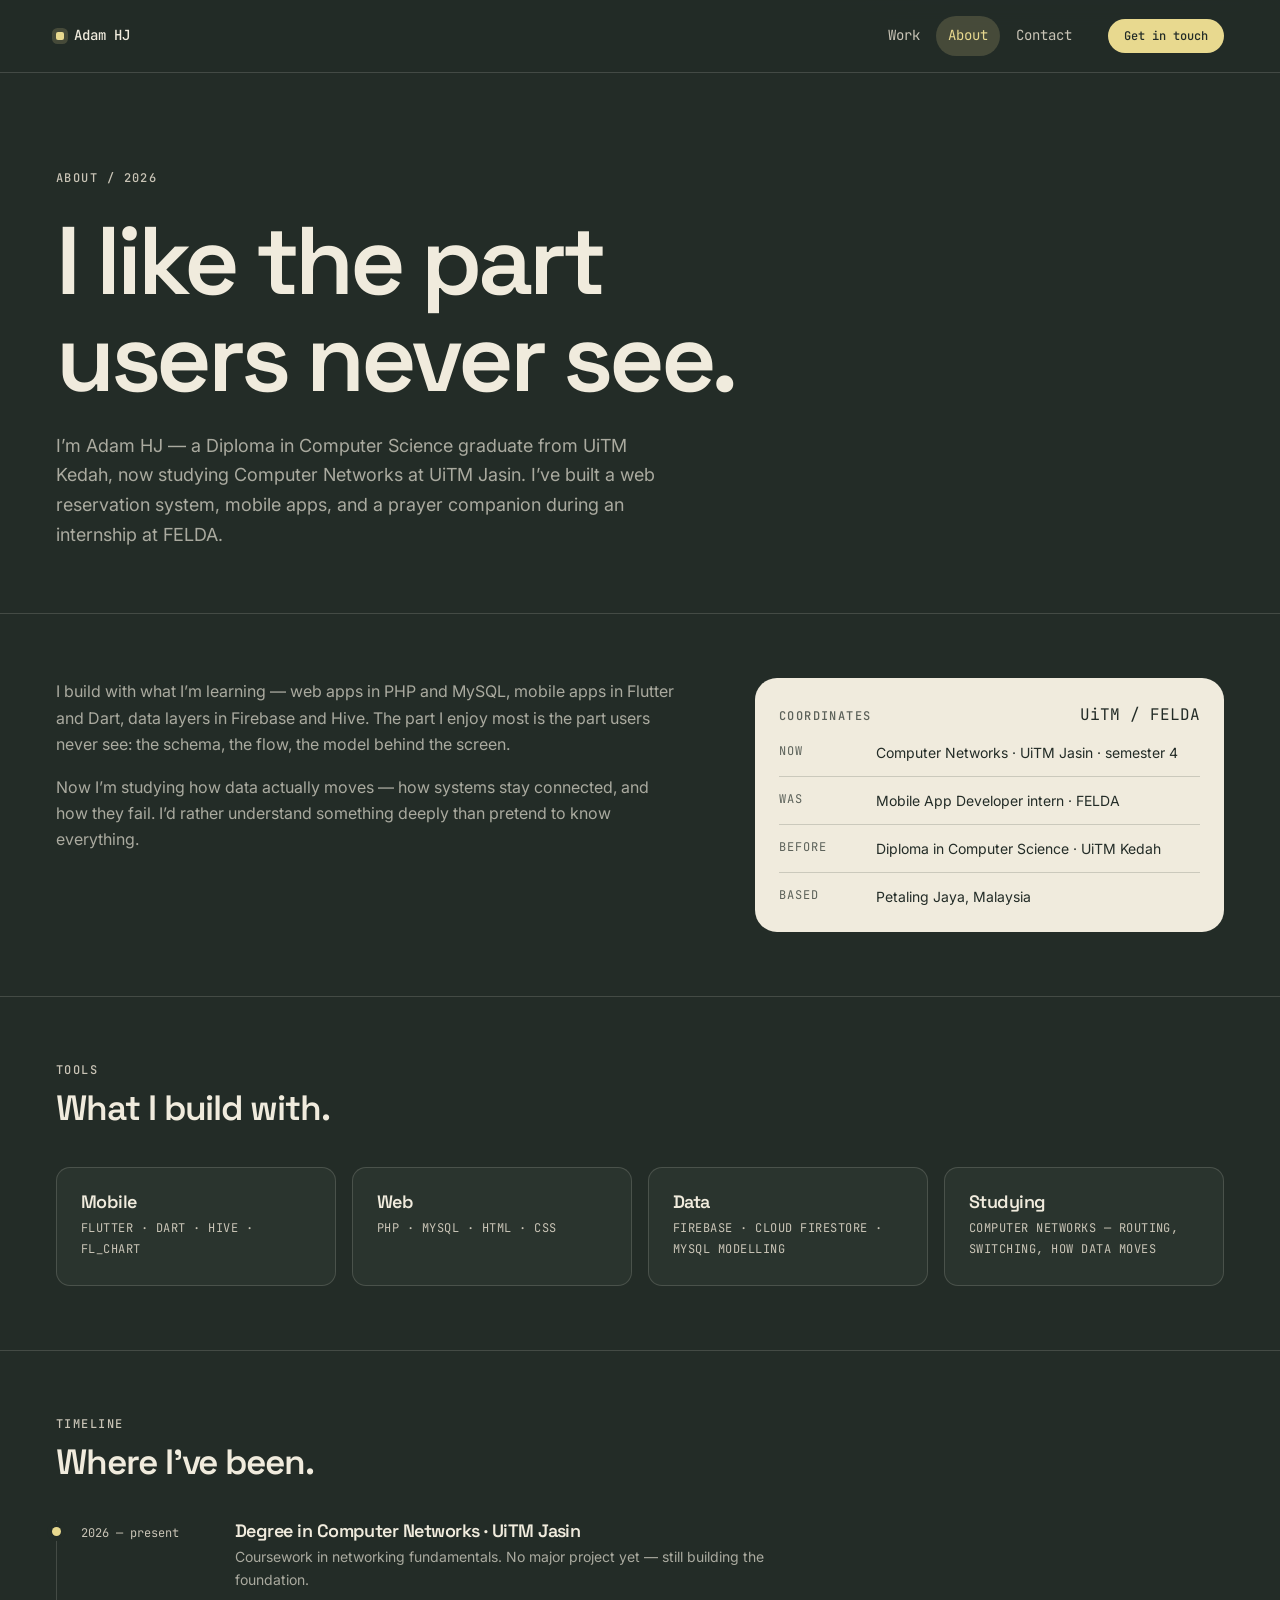
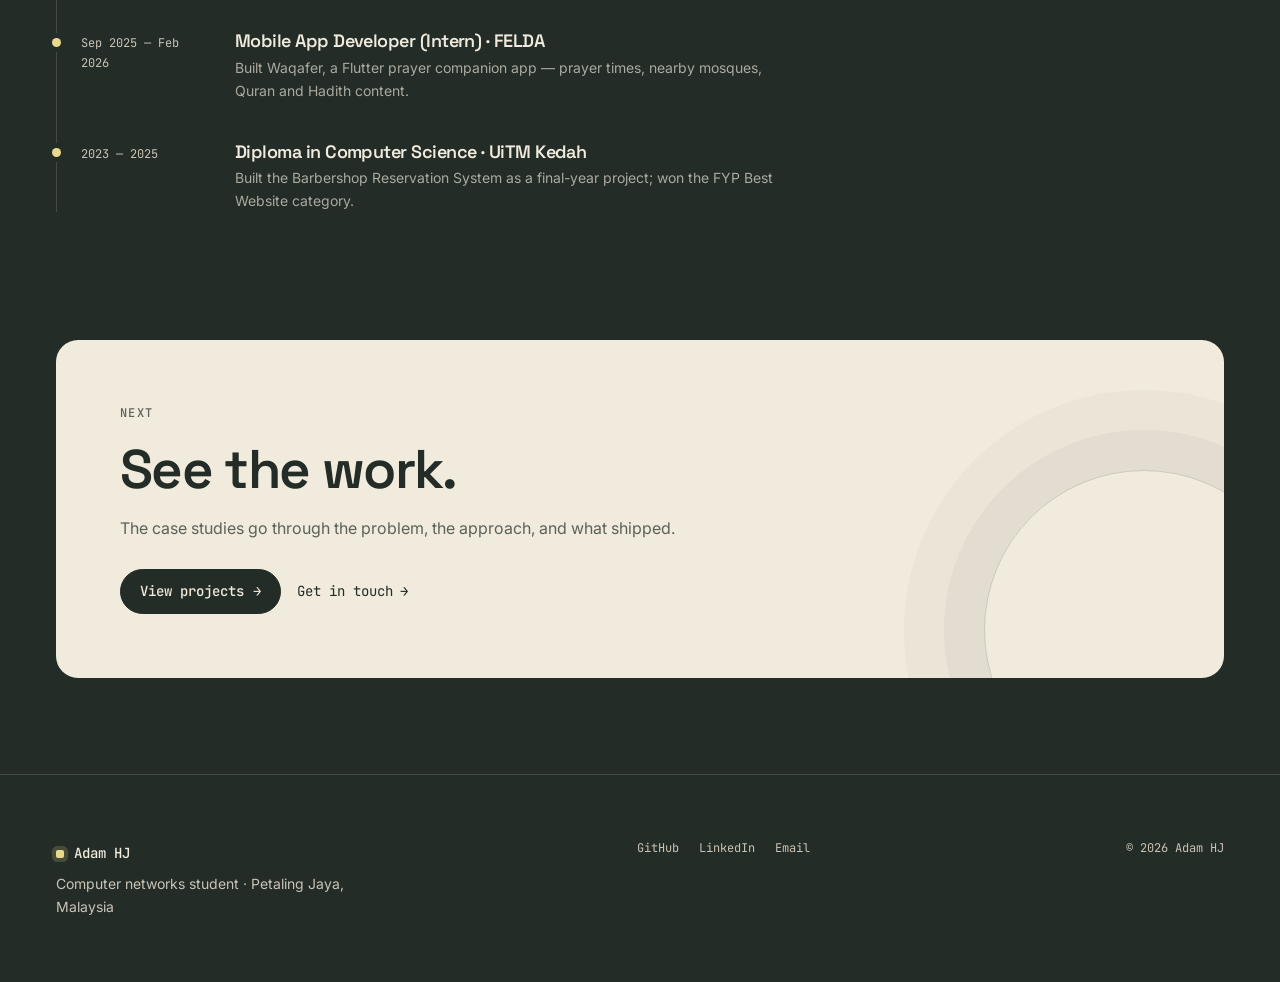
==== commit 7cda7c1c: "Add DryWallet and Jom Order case studies, rename to Adam HJ" ====
--- a/about.html
+++ b/about.html
@@ -5,11 +5,18 @@
     <meta name="viewport" content="width=device-width, initial-scale=1" />
     <meta name="theme-color" content="#232C27" />
     <link rel="icon" href="favicon.svg" type="image/svg+xml" />
-    <title>About — Adam Harith J</title>
+    <title>About — Adam HJ</title>
     <meta
       name="description"
-      content="Background, education, and experience of Adam Harith J, a computer networks student in Malaysia."
+      content="Background, education, and experience of Adam HJ, a computer networks student in Malaysia."
     />
+    <meta property="og:type" content="website" />
+    <meta property="og:title" content="About — Adam HJ" />
+    <meta
+      property="og:description"
+      content="Background, education, and experience of Adam HJ, a computer networks student in Malaysia."
+    />
+    <meta name="twitter:card" content="summary" />
     <script>
       document.documentElement.classList.add("js");
       window.setTimeout(function () {
@@ -30,7 +37,7 @@
 
     <header class="nav">
       <div class="container nav__inner">
-        <a class="wordmark" href="index.html">adam harith j</a>
+        <a class="wordmark" href="index.html">Adam HJ</a>
         <button
           class="nav__toggle"
           type="button"
@@ -68,7 +75,7 @@
           <p class="eyebrow">About / 2026</p>
           <h1 class="hero__title">I like the part users never see.</h1>
           <p class="hero__lede">
-            I’m Adam Harith J — a Diploma in Computer Science graduate from
+            I’m Adam HJ — a Diploma in Computer Science graduate from
             UiTM Kedah, now studying Computer Networks at UiTM Jasin. I’ve
             built a web reservation system, mobile apps, and a prayer companion
             during an internship at FELDA.
@@ -100,7 +107,7 @@
             <dl class="facts">
               <div class="fact">
                 <dt>Now</dt>
-                <dd>Computer Networks · UiTM Jasin</dd>
+                <dd>Computer Networks · UiTM Jasin · semester 4</dd>
               </div>
               <div class="fact">
                 <dt>Was</dt>
@@ -217,7 +224,7 @@
     <footer class="foot">
       <div class="container foot__inner">
         <div class="foot__brand">
-          <span class="wordmark">adam harith j</span>
+          <span class="wordmark">Adam HJ</span>
           <p>Computer networks student · Petaling Jaya, Malaysia</p>
         </div>
         <nav class="foot__links" aria-label="Footer">
@@ -229,7 +236,7 @@
           >
           <a class="foot__link" href="contact.html">Email</a>
         </nav>
-        <p class="foot__meta">© <span data-year>2026</span> Adam Harith J</p>
+        <p class="foot__meta">© <span data-year>2026</span> Adam HJ</p>
       </div>
     </footer>
 
--- a/css/styles.css
+++ b/css/styles.css
@@ -493,24 +493,45 @@
   margin-block: var(--space-md);
 }
 
-.signal__map .ring {
+.signal__map .globe__sphere {
+  fill: none;
+  stroke: var(--color-line-strong);
+  stroke-width: 1.2;
+}
+
+.signal__map .globe__line {
   fill: none;
   stroke: var(--color-line);
   stroke-width: 1;
-}
-
-.signal__map .ring--dashed {
-  stroke: var(--color-line-strong);
-  stroke-dasharray: 3 7;
-  transform-box: fill-box;
-  transform-origin: center;
-  animation: spin 52s linear infinite;
 }
 
 .signal__map .link {
   fill: none;
   stroke: var(--color-yellow-line);
   stroke-width: 1;
+}
+
+.signal__map .link path {
+  stroke-dasharray: 2 6;
+  animation: flow 4s linear infinite;
+}
+
+.signal__map .beacon circle {
+  fill: none;
+  stroke: var(--color-yellow-line);
+  stroke-width: 1;
+  opacity: 0;
+  transform-box: fill-box;
+  transform-origin: center;
+  animation: broadcast 4.2s var(--ease-out) infinite;
+}
+
+.signal__map .beacon circle:nth-child(2) {
+  animation-delay: 1.4s;
+}
+
+.signal__map .beacon circle:nth-child(3) {
+  animation-delay: 2.8s;
 }
 
 .signal__map .node {
@@ -537,6 +558,9 @@
   font-size: 9px;
   letter-spacing: 0.12em;
   fill: var(--color-bone-muted);
+  paint-order: stroke;
+  stroke: var(--color-ground-2);
+  stroke-width: 2px;
 }
 
 .signal__meta {
@@ -546,6 +570,10 @@
   gap: var(--space-md);
   padding-top: var(--space-md);
   border-top: 1px solid var(--color-line);
+}
+
+.signal__meta div:nth-child(3) {
+  grid-column: 1 / -1;
 }
 
 .signal__meta dt {
@@ -1377,9 +1405,23 @@
   }
 }
 
-@keyframes spin {
+@keyframes flow {
   to {
-    transform: rotate(360deg);
+    stroke-dashoffset: -16;
+  }
+}
+
+@keyframes broadcast {
+  0% {
+    opacity: 0.7;
+    transform: scale(0.35);
+  }
+  70% {
+    opacity: 0;
+  }
+  100% {
+    opacity: 0;
+    transform: scale(1.9);
   }
 }
 
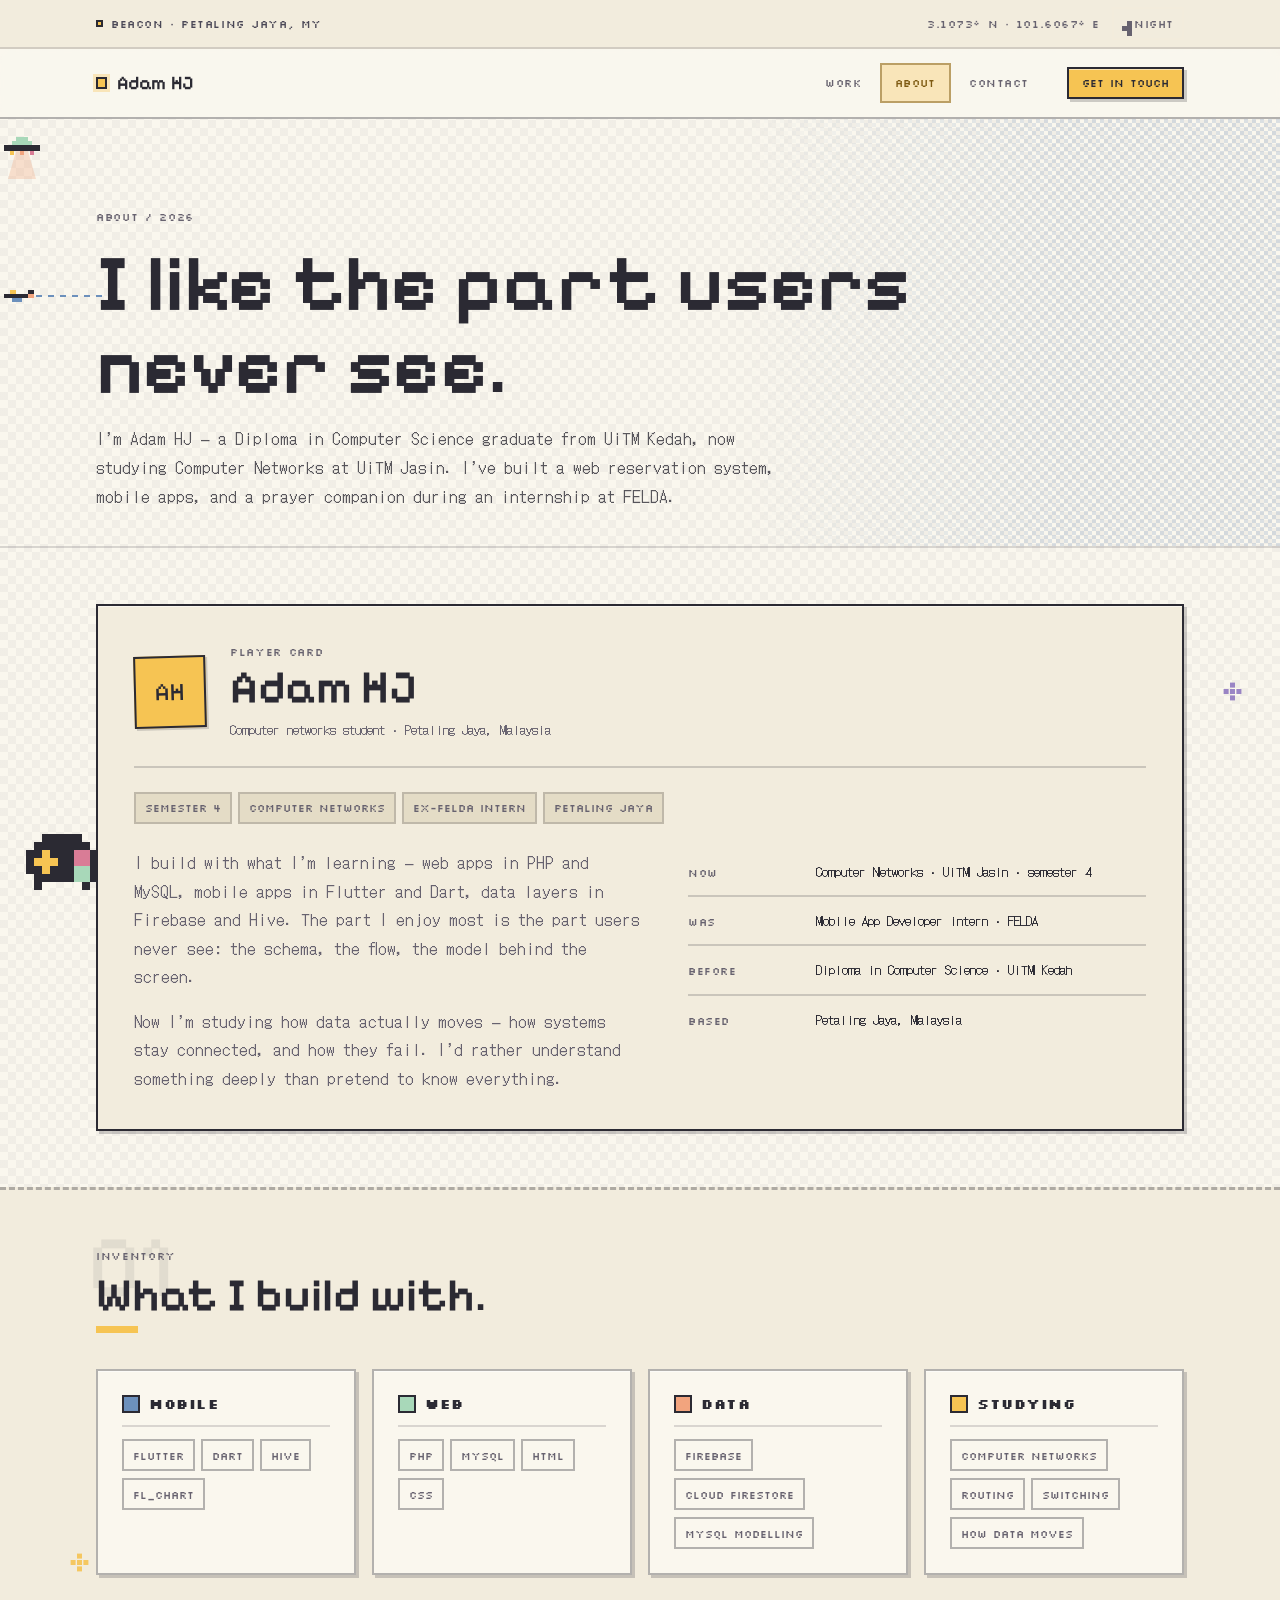
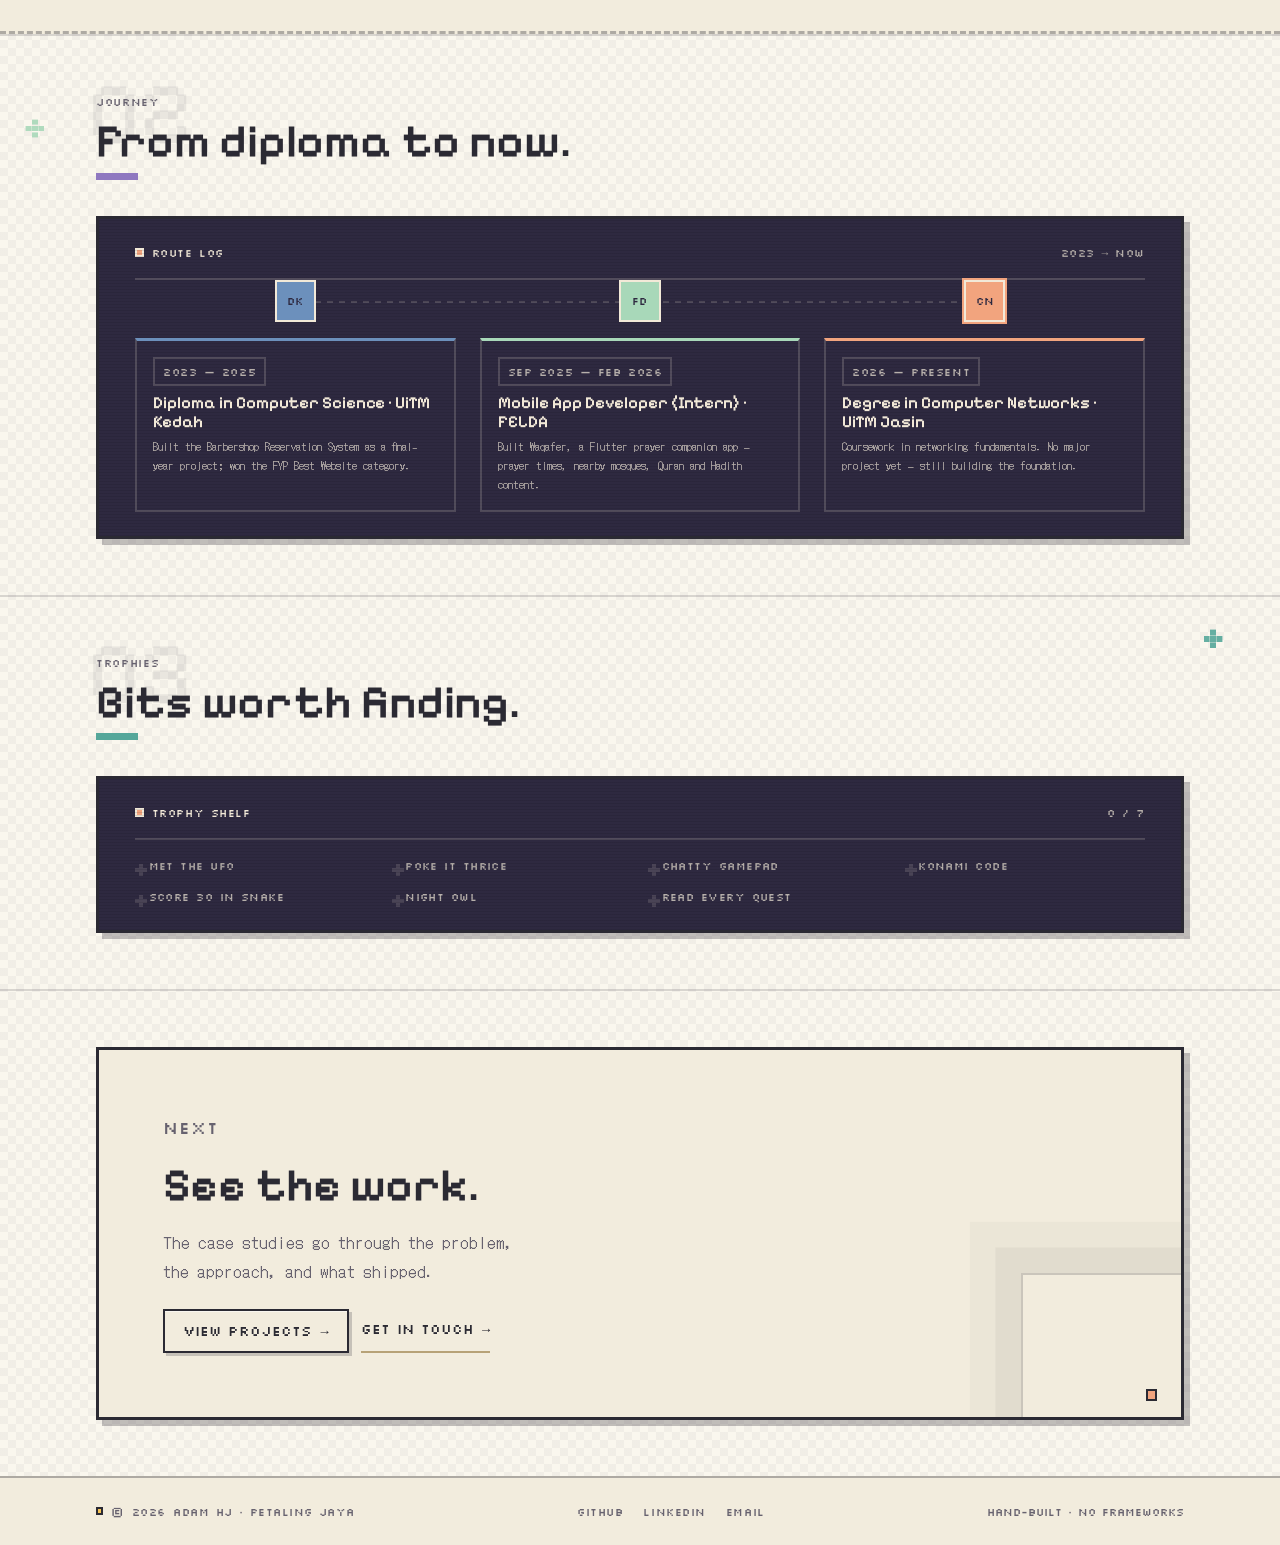
==== commit daa0ed77: "overall new look pixelated theme" ====
--- a/about.html
+++ b/about.html
@@ -3,7 +3,7 @@
   <head>
     <meta charset="UTF-8" />
     <meta name="viewport" content="width=device-width, initial-scale=1" />
-    <meta name="theme-color" content="#232C27" />
+    <meta name="theme-color" content="#FAF7EE" />
     <link rel="icon" href="favicon.svg" type="image/svg+xml" />
     <title>About — Adam HJ</title>
     <meta
@@ -18,6 +18,13 @@
     />
     <meta name="twitter:card" content="summary" />
     <script>
+      try {
+        if (localStorage.getItem("ahj:theme") === "night") {
+          document.documentElement.dataset.theme = "night";
+          var themeMeta = document.querySelector('meta[name="theme-color"]');
+          if (themeMeta) themeMeta.setAttribute("content", "#211E2E");
+        }
+      } catch (error) {}
       document.documentElement.classList.add("js");
       window.setTimeout(function () {
         if (!window.__siteReady) document.documentElement.classList.remove("js");
@@ -26,7 +33,7 @@
     <link rel="preconnect" href="https://fonts.googleapis.com" />
     <link rel="preconnect" href="https://fonts.gstatic.com" crossorigin />
     <link
-      href="https://fonts.googleapis.com/css2?family=Inter:wght@400;500;600&family=JetBrains+Mono:wght@400;500&family=Space+Grotesk:wght@500;600;700&display=swap"
+      href="https://fonts.googleapis.com/css2?family=DotGothic16&family=Pixelify+Sans:wght@500;600;700&family=Silkscreen:wght@400;700&display=swap"
       rel="stylesheet"
     />
     <link rel="stylesheet" href="css/tokens.css" />
@@ -34,6 +41,29 @@
   </head>
   <body>
     <a class="skip-link" href="#main">Skip to content</a>
+
+    <div class="hud">
+      <div class="container hud__inner">
+        <span class="hud__live">
+          <span class="status__dot" aria-hidden="true"></span>
+          Beacon · Petaling Jaya, MY
+        </span>
+        <span class="hud__end">
+          <span>3.1073° N · 101.6067° E</span>
+          <button
+            class="theme-toggle"
+            type="button"
+            title="Toggle dark mode"
+            aria-pressed="false"
+            aria-label="Switch to night mode"
+          >
+            <span class="theme-toggle__sun" aria-hidden="true"></span>
+            <span class="theme-toggle__moon" aria-hidden="true"></span>
+            <span class="theme-toggle__label" aria-hidden="true"></span>
+          </button>
+        </span>
+      </div>
+    </div>
 
     <header class="nav">
       <div class="container nav__inner">
@@ -62,6 +92,17 @@
               <li><a class="nav__link" href="contact.html">Contact</a></li>
             </ul>
           </nav>
+          <button
+            class="theme-toggle theme-toggle--nav"
+            type="button"
+            title="Toggle dark mode"
+            aria-pressed="false"
+            aria-label="Switch to night mode"
+          >
+            <span class="theme-toggle__sun" aria-hidden="true"></span>
+            <span class="theme-toggle__moon" aria-hidden="true"></span>
+            <span class="theme-toggle__label" aria-hidden="true"></span>
+          </button>
           <a class="btn btn--accent btn--sm nav__cta" href="contact.html">
             Get in touch
           </a>
@@ -84,8 +125,27 @@
       </section>
 
       <section class="section">
-        <div class="container split">
-          <div class="prose" data-reveal>
+        <span class="doodle doodle--star doodle--d doodle--violet" aria-hidden="true"></span>
+        <div class="container">
+          <div class="panel-bone sheet" data-reveal>
+            <div class="sheet__head">
+              <span class="avatar" aria-hidden="true">AH</span>
+              <div>
+                <p class="eyebrow">Player card</p>
+                <h2 class="sheet__name">Adam HJ</h2>
+                <p class="sheet__tag">
+                  Computer networks student · Petaling Jaya, Malaysia
+                </p>
+              </div>
+            </div>
+            <ul class="chips">
+              <li>Semester 4</li>
+              <li>Computer Networks</li>
+              <li>Ex-FELDA intern</li>
+              <li>Petaling Jaya</li>
+            </ul>
+            <div class="sheet__grid">
+              <div class="prose">
             <p>
               I build with what I’m learning — web apps in PHP and MySQL, mobile
               apps in Flutter and Dart, data layers in Firebase and Hive. The
@@ -97,14 +157,9 @@
               connected, and how they fail. I’d rather understand something
               deeply than pretend to know everything.
             </p>
-          </div>
-
-          <div class="panel-bone" data-reveal>
-            <div class="panel-bone__head">
-              <p class="eyebrow">Coordinates</p>
-              <span class="mono">UiTM / FELDA</span>
-            </div>
-            <dl class="facts">
+              </div>
+
+              <dl class="facts">
               <div class="fact">
                 <dt>Now</dt>
                 <dd>Computer Networks · UiTM Jasin · semester 4</dd>
@@ -122,79 +177,170 @@
                 <dd>Petaling Jaya, Malaysia</dd>
               </div>
             </dl>
-          </div>
-        </div>
-      </section>
-
-      <section class="section" id="tools">
-        <div class="container">
-          <div class="section__head" data-reveal>
+            </div>
+          </div>
+        </div>
+      </section>
+
+      <section class="section section--band" id="tools">
+        <span class="doodle doodle--star doodle--c" aria-hidden="true"></span>
+        <div class="container">
+          <div class="section__head" data-reveal data-no="01">
             <div>
-              <p class="eyebrow">Tools</p>
+              <p class="eyebrow">Inventory</p>
               <h2 class="section__title">What I build with.</h2>
             </div>
           </div>
-          <div class="groups" data-reveal>
-            <article class="group">
-              <h3>Mobile</h3>
-              <p>Flutter · Dart · Hive · fl_chart</p>
+          <div class="bag" data-reveal>
+            <article class="bag__slot">
+              <div class="bag__head">
+                <span class="bag__icon" aria-hidden="true"></span>
+                <h3>Mobile</h3>
+              </div>
+              <ul class="chips">
+                <li>Flutter</li>
+                <li>Dart</li>
+                <li>Hive</li>
+                <li>fl_chart</li>
+              </ul>
             </article>
-            <article class="group">
-              <h3>Web</h3>
-              <p>PHP · MySQL · HTML · CSS</p>
+            <article class="bag__slot">
+              <div class="bag__head">
+                <span class="bag__icon" aria-hidden="true"></span>
+                <h3>Web</h3>
+              </div>
+              <ul class="chips">
+                <li>PHP</li>
+                <li>MySQL</li>
+                <li>HTML</li>
+                <li>CSS</li>
+              </ul>
             </article>
-            <article class="group">
-              <h3>Data</h3>
-              <p>Firebase · Cloud Firestore · MySQL modelling</p>
+            <article class="bag__slot">
+              <div class="bag__head">
+                <span class="bag__icon" aria-hidden="true"></span>
+                <h3>Data</h3>
+              </div>
+              <ul class="chips">
+                <li>Firebase</li>
+                <li>Cloud Firestore</li>
+                <li>MySQL modelling</li>
+              </ul>
             </article>
-            <article class="group">
-              <h3>Studying</h3>
-              <p>Computer networks — routing, switching, how data moves</p>
+            <article class="bag__slot">
+              <div class="bag__head">
+                <span class="bag__icon" aria-hidden="true"></span>
+                <h3>Studying</h3>
+              </div>
+              <ul class="chips">
+                <li>Computer networks</li>
+                <li>Routing</li>
+                <li>Switching</li>
+                <li>How data moves</li>
+              </ul>
             </article>
           </div>
         </div>
       </section>
 
       <section class="section" id="timeline">
-        <div class="container">
-          <div class="section__head" data-reveal>
+        <span class="doodle doodle--star doodle--a doodle--mint" aria-hidden="true"></span>
+        <div class="container">
+          <div class="section__head" data-reveal data-no="02">
             <div>
-              <p class="eyebrow">Timeline</p>
-              <h2 class="section__title">Where I’ve been.</h2>
-            </div>
-          </div>
-
-          <div class="timeline" data-reveal>
-            <article class="entry">
-              <span class="entry__period">2026 — present</span>
-              <div>
-                <h3>Degree in Computer Networks · UiTM Jasin</h3>
-                <p>
-                  Coursework in networking fundamentals. No major project yet —
-                  still building the foundation.
-                </p>
-              </div>
-            </article>
-            <article class="entry">
-              <span class="entry__period">Sep 2025 — Feb 2026</span>
-              <div>
-                <h3>Mobile App Developer (Intern) · FELDA</h3>
-                <p>
-                  Built Waqafer, a Flutter prayer companion app — prayer times,
-                  nearby mosques, Quran and Hadith content.
-                </p>
-              </div>
-            </article>
-            <article class="entry">
-              <span class="entry__period">2023 — 2025</span>
-              <div>
-                <h3>Diploma in Computer Science · UiTM Kedah</h3>
-                <p>
-                  Built the Barbershop Reservation System as a final-year
-                  project; won the FYP Best Website category.
-                </p>
-              </div>
-            </article>
+              <p class="eyebrow">Journey</p>
+              <h2 class="section__title">From diploma to now.</h2>
+            </div>
+          </div>
+
+          <div class="board__panel journey" data-reveal>
+            <div class="board__head">
+              <span class="board__live">
+                <span class="status__dot" aria-hidden="true"></span>
+                route log
+              </span>
+              <span>2023 → now</span>
+            </div>
+            <ol class="journey__route">
+              <li class="station">
+                <span class="station__icon" aria-hidden="true">DK</span>
+                <div class="station__card">
+                  <span class="station__period">2023 — 2025</span>
+                  <h3>Diploma in Computer Science · UiTM Kedah</h3>
+                  <p>
+                    Built the Barbershop Reservation System as a final-year
+                    project; won the FYP Best Website category.
+                  </p>
+                </div>
+              </li>
+              <li class="station station--mint">
+                <span class="station__icon" aria-hidden="true">FD</span>
+                <div class="station__card">
+                  <span class="station__period">Sep 2025 — Feb 2026</span>
+                  <h3>Mobile App Developer (Intern) · FELDA</h3>
+                  <p>
+                    Built Waqafer, a Flutter prayer companion app — prayer
+                    times, nearby mosques, Quran and Hadith content.
+                  </p>
+                </div>
+              </li>
+              <li class="station station--now">
+                <span class="station__icon" aria-hidden="true">CN</span>
+                <div class="station__card">
+                  <span class="station__period">2026 — present</span>
+                  <h3>Degree in Computer Networks · UiTM Jasin</h3>
+                  <p>
+                    Coursework in networking fundamentals. No major project yet
+                    — still building the foundation.
+                  </p>
+                </div>
+              </li>
+            </ol>
+          </div>
+        </div>
+      </section>
+
+      <section class="section" id="trophies">
+        <span class="doodle doodle--star doodle--b doodle--teal" aria-hidden="true"></span>
+        <div class="container">
+          <div class="section__head" data-reveal data-no="03">
+            <div>
+              <p class="eyebrow">Trophies</p>
+              <h2 class="section__title">Bits worth finding.</h2>
+            </div>
+          </div>
+
+          <div class="board__panel" data-reveal>
+            <div class="board__head">
+              <span class="board__live">
+                <span class="status__dot" aria-hidden="true"></span>
+                trophy shelf
+              </span>
+              <span data-shelf-count>0 / 7</span>
+            </div>
+            <ul class="shelf__list">
+              <li class="shelf__item" data-trophy="ufo">
+                <span class="shelf__badge" aria-hidden="true"></span>met the ufo
+              </li>
+              <li class="shelf__item" data-trophy="ufo3">
+                <span class="shelf__badge" aria-hidden="true"></span>poke it thrice
+              </li>
+              <li class="shelf__item" data-trophy="chatty">
+                <span class="shelf__badge" aria-hidden="true"></span>chatty gamepad
+              </li>
+              <li class="shelf__item" data-trophy="cheat">
+                <span class="shelf__badge" aria-hidden="true"></span>konami code
+              </li>
+              <li class="shelf__item" data-trophy="gamer">
+                <span class="shelf__badge" aria-hidden="true"></span>score 30 in snake
+              </li>
+              <li class="shelf__item" data-trophy="night">
+                <span class="shelf__badge" aria-hidden="true"></span>night owl
+              </li>
+              <li class="shelf__item" data-trophy="quests">
+                <span class="shelf__badge" aria-hidden="true"></span>read every quest
+              </li>
+            </ul>
           </div>
         </div>
       </section>
@@ -221,22 +367,30 @@
       </section>
     </main>
 
-    <footer class="foot">
+        <footer class="foot">
       <div class="container foot__inner">
-        <div class="foot__brand">
-          <span class="wordmark">Adam HJ</span>
-          <p>Computer networks student · Petaling Jaya, Malaysia</p>
-        </div>
+        <p class="foot__status">
+          <span class="status__dot" aria-hidden="true"></span>
+          © <span data-year>2026</span> Adam HJ · Petaling Jaya
+        </p>
         <nav class="foot__links" aria-label="Footer">
-          <a class="foot__link" href="https://github.com/adamnymy">GitHub</a>
+          <a
+            class="foot__link"
+            href="https://github.com/adamnymy"
+            target="_blank"
+            rel="noopener"
+            >GitHub</a
+          >
           <a
             class="foot__link"
             href="https://my.linkedin.com/in/adam-harith-jumain-287547369"
+            target="_blank"
+            rel="noopener"
             >LinkedIn</a
           >
           <a class="foot__link" href="contact.html">Email</a>
         </nav>
-        <p class="foot__meta">© <span data-year>2026</span> Adam HJ</p>
+        <p class="foot__meta">Hand-built · no frameworks</p>
       </div>
     </footer>
 
--- a/css/tokens.css
+++ b/css/tokens.css
@@ -1,76 +1,239 @@
+/* ==========================================================================
+   Design tokens — cozy "Cloud" pixel theme
+
+   Single source of truth for color, type, space, borders, shadows, motion and
+   pixel patterns. Components reference semantic tokens only — raw hex values
+   live here and nowhere else.
+
+   Theme model: warm day palette on :root, warm plum night palette on
+   :root[data-theme="night"].
+   ========================================================================== */
+
 :root {
-  color-scheme: dark;
-
-  /* 60% — dark grey-green ground */
-  --color-ground: #232c27;
-  --color-ground-2: #2a342e;
-  --color-ground-3: #323d36;
-  --color-ground-glass: rgba(35, 44, 39, 0.88);
-  --color-ground-soft: rgba(35, 44, 39, 0.04);
-  --color-ground-faint: rgba(35, 44, 39, 0.03);
-  --color-overlay: rgba(17, 22, 19, 0.72);
-
-  /* 30% — soft bone white */
-  --color-bone: #f0ebdd;
-  --color-bone-2: #e6dfcd;
-  --color-bone-muted: #c9c4b6;
-  --color-bone-soft: rgba(240, 235, 221, 0.66);
-  --color-line: rgba(240, 235, 221, 0.16);
-  --color-line-strong: rgba(240, 235, 221, 0.34);
-  --color-on-bone: #232c27;
-  --color-on-bone-muted: rgba(35, 44, 39, 0.72);
-  --color-line-on-bone: rgba(35, 44, 39, 0.18);
-
-  /* 10% — soft yellow accent */
-  --color-yellow: #e8d98f;
-  --color-yellow-2: #f1e6ad;
-  --color-yellow-ink: #232c27;
-  --color-yellow-soft: rgba(232, 217, 143, 0.18);
-  --color-yellow-line: rgba(232, 217, 143, 0.5);
-
-  --font-display: "Space Grotesk", ui-sans-serif, system-ui, -apple-system,
+  color-scheme: light;
+
+  /* ------------------------------------------------------------------
+     Raw palette — day (warm cloud)
+     ------------------------------------------------------------------ */
+  --cloud-0: #faf7ee;
+  --cloud-1: #f2ecdd;
+  --cloud-2: #e4dcc6;
+  --sky-1: #b7cce6;
+  --sky-2: #8fb0d6;
+  --sky-3: #6c90bc;
+  --sky-4: #4a6e9e;
+  --ink-0: #2b2a33;
+  --ink-1: #4a4756;
+  --ink-2: #67626f;
+  --sun-0: #f6c453;
+  --sun-1: #fce3a6;
+  --sun-2: #7e5a12;
+  --peach-0: #f2a47e;
+  --mint-0: #a8d8b9;
+  --violet-1: #cbb9e8;
+  --violet-2: #8f78c0;
+  --rose-1: #f7cdd6;
+  --rose-2: #d97c96;
+  --teal-1: #aadfd8;
+  --teal-2: #55a79a;
+  --screen-0: #2e2940;
+  --screen-text: #f2e9d8;
+
+  /* ------------------------------------------------------------------
+     Semantic — surfaces & text (day)
+     ------------------------------------------------------------------ */
+  --color-ground: var(--cloud-0);
+  --color-ground-2: var(--cloud-1);
+  --color-ground-glass: rgba(250, 247, 238, 0.88);
+  --color-ground-soft: rgba(43, 42, 51, 0.05);
+  --color-ground-faint: rgba(43, 42, 51, 0.03);
+
+  --color-bone: var(--ink-0);
+  --color-bone-2: var(--ink-1);
+  --color-bone-muted: var(--ink-2);
+  --color-bone-soft: rgba(43, 42, 51, 0.78);
+  --color-line: rgba(43, 42, 51, 0.16);
+  --color-line-strong: rgba(43, 42, 51, 0.34);
+  --color-on-bone: var(--cloud-0);
+
+  /* Parchment panels (stats, contact, facts) — day */
+  --color-panel: var(--cloud-1);
+  --color-panel-2: var(--cloud-2);
+  --color-on-panel: var(--ink-0);
+  --color-on-panel-muted: var(--ink-2);
+  --color-line-on-panel: rgba(43, 42, 51, 0.2);
+
+  /* Twilight screens (signal map, case frames) — identical in both themes */
+  --color-screen: var(--screen-0);
+  --color-on-screen: var(--screen-text);
+  --color-on-screen-muted: rgba(242, 233, 216, 0.7);
+  --color-on-screen-faint: rgba(242, 233, 216, 0.14);
+  --color-line-on-screen: rgba(242, 233, 216, 0.18);
+  --color-veil: rgba(43, 42, 51, 0.62);
+
+  --color-yellow: var(--sun-0);
+  --color-yellow-2: var(--sun-1);
+  --color-yellow-text: var(--sun-2);
+  --color-yellow-ink: var(--ink-0);
+  --color-yellow-soft: rgba(246, 196, 83, 0.34);
+  --color-yellow-line: rgba(126, 90, 18, 0.5);
+  --color-beacon: var(--peach-0);
+  --color-sky: var(--sky-3);
+  --color-mint: var(--mint-0);
+  --color-violet: var(--violet-2);
+  --color-rose: var(--rose-2);
+  --color-teal: var(--teal-2);
+  --color-scroll: var(--sky-3);
+
+  /* ------------------------------------------------------------------
+     Typography
+     ------------------------------------------------------------------ */
+  --font-display: "Pixelify Sans", "DotGothic16", ui-sans-serif, system-ui,
     sans-serif;
-  --font-body: "Inter", ui-sans-serif, system-ui, -apple-system, sans-serif;
-  --font-mono: "JetBrains Mono", ui-monospace, "SFMono-Regular", Menlo,
-    monospace;
-
-  --text-xs: 0.75rem;
-  --text-sm: 0.875rem;
-  --text-base: 1rem;
-  --text-md: 1.125rem;
-  --text-lg: clamp(1.25rem, 1.1rem + 0.6vw, 1.5rem);
-  --text-xl: clamp(1.6rem, 1.3rem + 1.2vw, 2.2rem);
-  --text-2xl: clamp(2.2rem, 1.6rem + 2.6vw, 3.4rem);
-  --text-3xl: clamp(3rem, 1.55rem + 6.4vw, 6rem);
+  --font-mono: "Silkscreen", "Courier New", ui-monospace, monospace;
+  --font-body: "DotGothic16", ui-sans-serif, system-ui, sans-serif;
+
+  --text-xs: 0.7rem;
+  --text-sm: 0.85rem;
+  --text-base: 0.95rem;
+  --text-md: 1.05rem;
+  --text-lg: 1.2rem;
+  --text-xl: 1.55rem;
+  --text-2xl: clamp(1.9rem, 4vw, 2.9rem);
+  --text-3xl: clamp(2.6rem, 6.5vw, 5rem);
+
+  /* ------------------------------------------------------------------
+     Layout & space
+     ------------------------------------------------------------------ */
+  --container-width: 74rem;
+  --nav-h: 4.25rem;
 
   --space-2xs: 0.25rem;
   --space-xs: 0.5rem;
   --space-sm: 0.75rem;
   --space-md: 1rem;
   --space-lg: 1.5rem;
-  --space-xl: 2.5rem;
-  --space-2xl: 4rem;
-  --space-3xl: 6rem;
-  --space-4xl: 8rem;
-
-  --radius-sm: 8px;
-  --radius: 14px;
-  --radius-lg: 22px;
-  --radius-pill: 999px;
-
-  --shadow-card: inset 0 1px 0 rgba(240, 235, 221, 0.05),
-    0 18px 40px -24px rgba(0, 0, 0, 0.7);
-  --shadow-lift: inset 0 1px 0 rgba(240, 235, 221, 0.08),
-    0 30px 60px -28px rgba(0, 0, 0, 0.85);
-
-  --measure: 62ch;
-  --measure-wide: 72ch;
-  --nav-h: 4.5rem;
-  --reveal-delay: 0ms;
-
-  --dur-fast: 140ms;
-  --dur: 220ms;
-  --dur-slow: 420ms;
-  --ease: cubic-bezier(0.4, 0, 0.2, 1);
-  --ease-out: cubic-bezier(0.16, 1, 0.3, 1);
+  --space-xl: 2.25rem;
+  --space-2xl: 3.5rem;
+  --space-3xl: 5.5rem;
+
+  /* ------------------------------------------------------------------
+     Borders, radii, shadows
+     ------------------------------------------------------------------ */
+  --bw: 2px;
+  --bw-heavy: 3px;
+
+  --radius-sm: 0;
+  --radius-md: 0;
+  --radius-lg: 0;
+  --radius-xl: 0;
+  --radius-pill: 0;
+
+  --shadow-chip: 2px 2px 0 rgba(43, 42, 51, 0.18);
+  --shadow-card: 3px 3px 0 rgba(43, 42, 51, 0.22);
+  --shadow-lift: 6px 6px 0 rgba(43, 42, 51, 0.28);
+  --shine: inset 0 1px 0 rgba(255, 255, 255, 0.55);
+
+  /* ------------------------------------------------------------------
+     Pixel patterns
+     ------------------------------------------------------------------ */
+  --pattern-check: repeating-conic-gradient(
+    rgba(43, 42, 51, 0.045) 0% 25%,
+    transparent 0% 50%
+  );
+  --pattern-dither: repeating-conic-gradient(
+    rgba(108, 144, 188, 0.22) 0% 25%,
+    transparent 0% 50%
+  );
+  --scanline: repeating-linear-gradient(
+    0deg,
+    rgba(12, 10, 20, 0.22) 0 1px,
+    transparent 1px 3px
+  );
+
+  /* ------------------------------------------------------------------
+     Motion
+     ------------------------------------------------------------------ */
+  --dur-fast: 130ms;
+  --dur: 260ms;
+  --dur-slow: 480ms;
+  --dur-blink: 1.2s;
+  --dur-beacon: 2.6s;
+  --ease: cubic-bezier(0.2, 0.8, 0.2, 1);
+  --ease-steps: steps(3, end);
 }
+
+/* ==========================================================================
+   Night theme — warm plum
+   ========================================================================== */
+
+:root[data-theme="night"] {
+  color-scheme: dark;
+
+  --color-ground: #211e2e;
+  --color-ground-2: #2a2638;
+  --color-ground-glass: rgba(33, 30, 46, 0.88);
+  --color-ground-soft: rgba(242, 233, 216, 0.05);
+  --color-ground-faint: rgba(242, 233, 216, 0.03);
+
+  --color-bone: #f2e9d8;
+  --color-bone-2: #e0d5bd;
+  --color-bone-muted: #a79fb5;
+  --color-bone-soft: rgba(242, 233, 216, 0.78);
+  --color-line: rgba(242, 233, 216, 0.16);
+  --color-line-strong: rgba(242, 233, 216, 0.34);
+  --color-on-bone: var(--ink-0);
+
+  /* Parchment becomes plum at night */
+  --color-panel: #2a2638;
+  --color-panel-2: #332e44;
+  --color-on-panel: #f2e9d8;
+  --color-on-panel-muted: #a79fb5;
+  --color-line-on-panel: rgba(242, 233, 216, 0.16);
+
+  /* Screens keep their twilight indigo (inherited from :root) */
+
+  --color-yellow: var(--sun-0);
+  --color-yellow-2: var(--sun-1);
+  --color-yellow-text: var(--sun-0);
+  --color-yellow-ink: #211e2e;
+  --color-yellow-soft: rgba(246, 196, 83, 0.18);
+  --color-yellow-line: rgba(246, 196, 83, 0.5);
+  --color-sky: var(--sky-2);
+  --color-mint: var(--mint-0);
+  --color-violet: var(--violet-1);
+  --color-rose: var(--rose-1);
+  --color-teal: var(--teal-1);
+  --color-scroll: #5a5470;
+
+  --shadow-chip: 2px 2px 0 rgba(8, 6, 14, 0.5);
+  --shadow-card: 3px 3px 0 rgba(8, 6, 14, 0.55);
+  --shadow-lift: 6px 6px 0 rgba(8, 6, 14, 0.7);
+  --shine: inset 0 1px 0 rgba(255, 255, 255, 0.06);
+
+  --pattern-check: repeating-conic-gradient(
+    rgba(242, 233, 216, 0.035) 0% 25%,
+    transparent 0% 50%
+  );
+  --pattern-dither: repeating-conic-gradient(
+    rgba(143, 176, 214, 0.16) 0% 25%,
+    transparent 0% 50%
+  );
+}
+
+/* ==========================================================================
+   Small screens — tighter type scale
+   ========================================================================== */
+
+@media (max-width: 48rem) {
+  :root {
+    --text-xs: 0.68rem;
+    --text-sm: 0.8rem;
+    --text-base: 0.92rem;
+    --text-md: 1rem;
+    --text-lg: 1.1rem;
+    --text-xl: 1.4rem;
+    --text-2xl: clamp(1.7rem, 7vw, 2.3rem);
+    --text-3xl: clamp(2.1rem, 10vw, 3.2rem);
+  }
+}
--- a/css/styles.css
+++ b/css/styles.css
@@ -1,3 +1,10 @@
+/* ==========================================================================
+   Cozy pixel portfolio — component styles
+
+   All color, type, spacing, border, shadow and motion values come from
+   css/tokens.css. No raw colors belong in this file.
+   ========================================================================== */
+
 /* ==========================================================================
    Base
    ========================================================================== */
@@ -14,20 +21,18 @@
   -webkit-text-size-adjust: 100%;
   scroll-behavior: smooth;
   scroll-padding-top: calc(var(--nav-h) + var(--space-md));
+  scrollbar-color: var(--color-scroll) var(--color-ground-2);
 }
 
 body {
   min-height: 100vh;
   background-color: var(--color-ground);
-  background-image: radial-gradient(
-    60rem 32rem at 82% -12%,
-    var(--color-ground-2),
-    transparent 70%
-  );
+  background-image: var(--pattern-check);
+  background-size: 16px 16px;
   color: var(--color-bone-soft);
   font-family: var(--font-body);
   font-size: var(--text-base);
-  line-height: 1.65;
+  line-height: 1.7;
   -webkit-font-smoothing: antialiased;
 }
 
@@ -45,16 +50,32 @@
 a {
   color: var(--color-bone);
   text-decoration: underline;
+  text-decoration-color: var(--color-line-strong);
+  text-decoration-thickness: 2px;
+  text-underline-offset: 3px;
+  transition: color var(--dur) var(--ease),
+    text-decoration-color var(--dur) var(--ease);
+}
+
+a:hover {
+  color: var(--color-yellow-text);
   text-decoration-color: var(--color-yellow-line);
-  text-decoration-thickness: 1px;
-  text-underline-offset: 3px;
-  transition: color var(--dur-fast) var(--ease),
-    text-decoration-color var(--dur-fast) var(--ease);
-}
-
-a:hover {
-  color: var(--color-yellow);
-  text-decoration-color: var(--color-yellow);
+}
+
+h1,
+h2,
+h3,
+h4 {
+  font-family: var(--font-display);
+  font-weight: 600;
+  line-height: 1.15;
+  letter-spacing: 0;
+  color: var(--color-bone);
+}
+
+button {
+  font: inherit;
+  color: inherit;
 }
 
 ::selection {
@@ -62,132 +83,155 @@
   color: var(--color-yellow-ink);
 }
 
+::-webkit-scrollbar {
+  width: 14px;
+  height: 14px;
+}
+
+::-webkit-scrollbar-track {
+  background: var(--color-ground-2);
+  border-left: var(--bw) solid var(--color-line);
+}
+
+::-webkit-scrollbar-thumb {
+  background: var(--color-scroll);
+  border: var(--bw) solid var(--color-ground-2);
+}
+
 :focus-visible {
-  outline: 2px solid var(--color-yellow);
-  outline-offset: 3px;
-  border-radius: 2px;
-}
-
-.panel-bone :focus-visible,
-.contact-card :focus-visible,
-.contact-band__panel :focus-visible,
-.stat :focus-visible {
-  outline-color: var(--color-ground);
-}
-
-h1,
-h2,
-h3 {
-  color: var(--color-bone);
-  font-family: var(--font-display);
-  font-weight: 600;
-  letter-spacing: -0.03em;
-  line-height: 1.08;
-  text-wrap: balance;
-}
-
-strong {
-  color: var(--color-bone);
-  font-weight: 600;
-}
+  outline: var(--bw) solid var(--color-yellow);
+  outline-offset: 2px;
+  box-shadow: 0 0 0 2px var(--color-bone);
+}
+
+/* --------------------------------------------------------------------------
+   Utilities
+   -------------------------------------------------------------------------- */
 
 .container {
   width: 100%;
-  max-width: 76rem;
+  max-width: var(--container-width);
   margin-inline: auto;
-  padding-inline: var(--space-lg);
-}
-
-.mono {
-  font-family: var(--font-mono);
+  padding-inline: clamp(1.25rem, 5vw, 3rem);
 }
 
 .eyebrow {
   font-family: var(--font-mono);
   font-size: var(--text-xs);
-  font-weight: 500;
-  letter-spacing: 0.12em;
+  letter-spacing: 0.06em;
   text-transform: uppercase;
   color: var(--color-bone-muted);
 }
 
+.mono {
+  font-family: var(--font-mono);
+  font-size: var(--text-sm);
+  color: var(--color-bone-muted);
+}
+
+.chips {
+  display: flex;
+  flex-wrap: wrap;
+  gap: 0.4rem;
+}
+
+.chips li {
+  padding: 0.3rem 0.55rem;
+  border: var(--bw) solid var(--color-line-strong);
+  background: var(--color-ground);
+  font-family: var(--font-mono);
+  font-size: var(--text-xs);
+  color: var(--color-bone-muted);
+}
+
+.link-arrow {
+  display: inline-flex;
+  align-items: center;
+  gap: 0.5rem;
+  padding-bottom: 2px;
+  border-bottom: var(--bw) solid var(--color-yellow-line);
+  font-family: var(--font-mono);
+  font-size: var(--text-sm);
+  text-decoration: none;
+  color: var(--color-bone);
+  transition: color var(--dur) var(--ease),
+    border-color var(--dur) var(--ease);
+}
+
+.link-arrow span {
+  transition: transform var(--dur) var(--ease-steps);
+}
+
+.link-arrow:hover {
+  color: var(--color-yellow-text);
+  border-color: var(--color-yellow-text);
+  text-decoration: none;
+}
+
+.link-arrow:hover span {
+  transform: translateX(3px);
+}
+
 .skip-link {
   position: absolute;
-  left: -9999px;
-  top: var(--space-sm);
-  z-index: 100;
-  padding: var(--space-xs) var(--space-md);
-  border-radius: var(--radius-sm);
+  top: var(--space-md);
+  left: var(--space-md);
+  z-index: 200;
+  padding: 0.7rem 1rem;
+  border: var(--bw) solid var(--color-bone);
+  background: var(--color-panel);
+  color: var(--color-on-panel);
+  font-family: var(--font-mono);
+  font-size: var(--text-xs);
+  text-transform: uppercase;
+  letter-spacing: 0.05em;
+  text-decoration: none;
+  box-shadow: var(--shadow-lift);
+  transform: translateY(-300%);
+  transition: transform var(--dur) var(--ease-steps);
+}
+
+.skip-link:focus {
+  transform: translateY(0);
+}
+
+/* --------------------------------------------------------------------------
+   Buttons
+   -------------------------------------------------------------------------- */
+
+.btn {
+  display: inline-flex;
+  align-items: center;
+  justify-content: center;
+  gap: 0.5rem;
+  padding: 0.8rem 1.15rem;
+  border: var(--bw) solid var(--color-bone);
   background: var(--color-bone);
   color: var(--color-on-bone);
   font-family: var(--font-mono);
   font-size: var(--text-sm);
-  text-decoration: none;
-}
-
-.skip-link:focus {
-  left: var(--space-sm);
-}
-
-html:not(.js) [data-copy] {
-  display: none;
-}
-
-.link-arrow {
-  display: inline-flex;
-  align-items: center;
-  gap: 0.45rem;
-  font-family: var(--font-mono);
-  font-size: var(--text-sm);
-  color: var(--color-bone);
-  text-decoration: none;
-}
-
-.link-arrow span {
-  transition: transform var(--dur) var(--ease-out);
-}
-
-.link-arrow:hover {
-  color: var(--color-yellow);
-}
-
-.link-arrow:hover span {
-  transform: translateX(3px);
-}
-
-/* ==========================================================================
-   Buttons
-   ========================================================================== */
-
-.btn {
-  display: inline-flex;
-  align-items: center;
-  justify-content: center;
-  gap: 0.55rem;
-  padding: 0.9rem 1.2rem;
-  border: 1px solid transparent;
-  border-radius: var(--radius-pill);
-  font-family: var(--font-mono);
-  font-size: var(--text-sm);
-  font-weight: 500;
   line-height: 1;
   text-decoration: none;
   cursor: pointer;
-  transition: transform var(--dur) var(--ease-out),
+  box-shadow: var(--shadow-card), var(--shine);
+  transition: transform var(--dur-fast) var(--ease-steps),
+    box-shadow var(--dur-fast) var(--ease-steps),
     background-color var(--dur) var(--ease), color var(--dur) var(--ease),
-    border-color var(--dur) var(--ease), box-shadow var(--dur) var(--ease);
+    border-color var(--dur) var(--ease);
 }
 
 .btn:hover {
-  transform: translateY(-1px);
+  transform: translate(-1px, -1px);
+  box-shadow: var(--shadow-lift), var(--shine);
 }
 
 .btn:active {
-  transform: translateY(0);
+  transform: translate(2px, 2px);
+  box-shadow: none;
 }
 
 .btn--sm {
-  padding: 0.65rem 0.95rem;
+  padding: 0.5rem 0.8rem;
   font-size: var(--text-xs);
 }
 
@@ -199,52 +243,79 @@
 .btn--accent:hover {
   background: var(--color-yellow-2);
   color: var(--color-yellow-ink);
-  box-shadow: 0 10px 30px -16px var(--color-yellow);
 }
 
 .btn--ghost {
   border-color: var(--color-line-strong);
   background: transparent;
   color: var(--color-bone);
+  box-shadow: none;
 }
 
 .btn--ghost:hover {
   border-color: var(--color-yellow-line);
   background: var(--color-yellow-soft);
-  color: var(--color-yellow);
-}
-
-.btn--bone {
-  background: var(--color-bone);
-  color: var(--color-on-bone);
-}
-
-.btn--bone:hover {
-  background: var(--color-yellow);
-  color: var(--color-yellow-ink);
+  color: var(--color-yellow-text);
+  box-shadow: var(--shadow-chip);
 }
 
 .btn--ground {
-  background: var(--color-ground);
-  color: var(--color-bone);
-  border-color: var(--color-ground);
+  border-color: var(--color-on-panel);
+  background: var(--color-panel);
+  color: var(--color-on-panel);
 }
 
 .btn--ground:hover {
+  background: var(--color-panel-2);
+}
+
+.btn--outline-ink {
+  border-color: var(--color-on-panel);
+  background: transparent;
+  color: var(--color-on-panel);
+  box-shadow: none;
+}
+
+.btn--outline-ink:hover {
+  border-color: var(--color-yellow-line);
+  background: var(--color-yellow-soft);
+  color: var(--color-yellow-text);
+  box-shadow: var(--shadow-chip);
+}
+
+/* ==========================================================================
+   HUD strip
+   ========================================================================== */
+
+.hud {
+  border-bottom: var(--bw) solid var(--color-line);
   background: var(--color-ground-2);
-  color: var(--color-bone);
-}
-
-.btn--outline-ink {
-  border-color: var(--color-line-on-bone);
-  background: transparent;
-  color: var(--color-on-bone);
-}
-
-.btn--outline-ink:hover {
-  border-color: var(--color-ground);
-  background: var(--color-ground);
-  color: var(--color-bone);
+}
+
+.hud__inner {
+  display: flex;
+  align-items: center;
+  justify-content: space-between;
+  gap: var(--space-md);
+  padding-block: 0.45rem;
+  font-family: var(--font-mono);
+  font-size: var(--text-xs);
+  letter-spacing: 0.05em;
+  text-transform: uppercase;
+  color: var(--color-bone-muted);
+}
+
+.hud__live {
+  display: inline-flex;
+  align-items: center;
+  gap: 0.5rem;
+  color: var(--color-bone-2);
+}
+
+.hud .status__dot,
+.foot__status .status__dot {
+  width: 0.45rem;
+  height: 0.45rem;
 }
 
 /* ==========================================================================
@@ -254,17 +325,17 @@
 .nav {
   position: sticky;
   top: 0;
-  z-index: 50;
-  border-bottom: 1px solid var(--color-line);
+  z-index: 60;
+  border-bottom: var(--bw) solid var(--color-line-strong);
   background: var(--color-ground-glass);
-  -webkit-backdrop-filter: blur(14px);
-  backdrop-filter: blur(14px);
+  -webkit-backdrop-filter: blur(8px);
+  backdrop-filter: blur(8px);
 }
 
 .nav__inner {
-  position: relative;
   display: flex;
   align-items: center;
+  justify-content: space-between;
   gap: var(--space-lg);
   min-height: var(--nav-h);
 }
@@ -273,26 +344,26 @@
   display: inline-flex;
   align-items: center;
   gap: 0.6rem;
-  font-family: var(--font-mono);
-  font-size: var(--text-sm);
-  font-weight: 500;
+  font-family: var(--font-display);
+  font-size: var(--text-lg);
+  font-weight: 600;
   letter-spacing: 0.01em;
+  text-decoration: none;
   color: var(--color-bone);
-  text-decoration: none;
-  white-space: nowrap;
 }
 
 .wordmark::before {
   content: "";
-  width: 8px;
-  height: 8px;
-  border-radius: 2px;
+  width: 0.7rem;
+  height: 0.7rem;
   background: var(--color-yellow);
-  box-shadow: 0 0 0 4px var(--color-yellow-soft);
+  border: var(--bw) solid var(--color-bone);
+  box-shadow: 0 0 0 3px var(--color-yellow-soft);
 }
 
 .wordmark:hover {
-  color: var(--color-bone);
+  color: var(--color-yellow-text);
+  text-decoration: none;
 }
 
 .nav__menu {
@@ -310,64 +381,69 @@
 
 .nav__link {
   display: inline-flex;
-  padding: 0.5rem 0.75rem;
-  border-radius: var(--radius-pill);
-  font-family: var(--font-mono);
-  font-size: var(--text-sm);
+  align-items: center;
+  padding: 0.5rem 0.8rem;
+  border: var(--bw) solid transparent;
+  font-family: var(--font-mono);
+  font-size: var(--text-xs);
+  letter-spacing: 0.04em;
+  text-transform: uppercase;
+  text-decoration: none;
   color: var(--color-bone-muted);
+  transition: color var(--dur) var(--ease),
+    background-color var(--dur) var(--ease),
+    border-color var(--dur) var(--ease);
+}
+
+.nav__link:hover {
+  color: var(--color-bone);
+  background: var(--color-ground-2);
+  border-color: var(--color-line);
   text-decoration: none;
-  transition: color var(--dur-fast) var(--ease),
-    background-color var(--dur-fast) var(--ease);
-}
-
-.nav__link:hover {
-  background: var(--color-ground-2);
-  color: var(--color-bone);
-  text-decoration: none;
 }
 
 .nav__link[aria-current="page"] {
+  color: var(--color-yellow-text);
   background: var(--color-yellow-soft);
-  color: var(--color-yellow);
+  border-color: var(--color-yellow-line);
 }
 
 .nav__toggle {
   display: none;
   align-items: center;
-  gap: 0.65rem;
-  margin-left: auto;
+  gap: 0.6rem;
   padding: 0.55rem 0.8rem;
-  border: 1px solid var(--color-line);
-  border-radius: var(--radius-pill);
-  background: transparent;
-  color: var(--color-bone);
-  font-family: var(--font-mono);
-  font-size: var(--text-xs);
-  letter-spacing: 0.08em;
+  border: var(--bw) solid var(--color-line-strong);
+  background: var(--color-ground-2);
+  box-shadow: var(--shadow-chip);
+  font-family: var(--font-mono);
+  font-size: var(--text-xs);
   text-transform: uppercase;
+  letter-spacing: 0.04em;
+  color: var(--color-bone-2);
   cursor: pointer;
 }
 
 .nav__toggle-icon {
   display: grid;
   gap: 4px;
-  width: 16px;
+  width: 18px;
 }
 
 .nav__toggle-icon span {
   display: block;
-  height: 1px;
-  background: currentColor;
-  transition: transform var(--dur) var(--ease),
+  height: 2px;
+  background: var(--color-bone);
+  transition: transform var(--dur) var(--ease-steps),
     opacity var(--dur) var(--ease);
 }
 
 .nav__toggle[aria-expanded="true"] .nav__toggle-icon span:first-child {
-  transform: translateY(2.5px) rotate(45deg);
+  transform: translateY(3px) rotate(45deg);
 }
 
 .nav__toggle[aria-expanded="true"] .nav__toggle-icon span:last-child {
-  transform: translateY(-2.5px) rotate(-45deg);
+  transform: translateY(-3px) rotate(-45deg);
 }
 
 /* ==========================================================================
@@ -375,261 +451,460 @@
    ========================================================================== */
 
 .hero {
-  padding-block: var(--space-3xl) var(--space-2xl);
+  position: relative;
   overflow: clip;
-}
-
-.hero__grid {
-  display: grid;
-  grid-template-columns: minmax(0, 1.1fr) minmax(0, 0.9fr);
-  gap: clamp(2rem, 5vw, 5rem);
-  align-items: center;
+  padding-block: var(--space-3xl) var(--space-xl);
+}
+
+/* Dithered pixel-cloud bank drifting in from the right */
+.hero::after {
+  content: "";
+  position: absolute;
+  top: 0;
+  right: 0;
+  bottom: 0;
+  width: min(34rem, 46vw);
+  background-image: var(--pattern-dither);
+  background-size: 8px 8px;
+  -webkit-mask-image: linear-gradient(90deg, transparent, #000 60%);
+  mask-image: linear-gradient(90deg, transparent, #000 60%);
+  pointer-events: none;
+  z-index: -1;
 }
 
 .status {
   display: inline-flex;
   align-items: center;
   gap: 0.6rem;
-  padding: 0.45rem 0.85rem;
-  border: 1px solid var(--color-line);
-  border-radius: var(--radius-pill);
+  padding: 0.45rem 0.8rem;
+  border: var(--bw) solid var(--color-line-strong);
   background: var(--color-ground-2);
-  font-family: var(--font-mono);
-  font-size: var(--text-xs);
-  letter-spacing: 0.08em;
+  box-shadow: var(--shadow-chip), var(--shine);
+  font-family: var(--font-mono);
+  font-size: var(--text-xs);
+  letter-spacing: 0.05em;
   text-transform: uppercase;
-  color: var(--color-bone-muted);
+  color: var(--color-bone-2);
 }
 
 .status__dot {
-  width: 7px;
-  height: 7px;
-  border-radius: 50%;
+  width: 0.55rem;
+  height: 0.55rem;
   background: var(--color-yellow);
-  animation: pulse 2.6s var(--ease) infinite;
+  border: var(--bw) solid var(--color-bone);
+  animation: blink var(--dur-blink) steps(2, jump-none) infinite;
+}
+
+.status__text {
+  display: inline-block;
+  min-width: 33ch;
+  text-align: left;
+}
+
+.status__caret {
+  display: inline-block;
+  width: 0.5rem;
+  height: 0.85em;
+  margin-left: 0.35rem;
+  background: currentColor;
+  animation: blink var(--dur-blink) steps(2, jump-none) infinite;
 }
 
 .hero__title {
-  max-width: 15ch;
-  margin-top: var(--space-lg);
+  max-width: 22ch;
+  margin-top: var(--space-md);
   font-size: var(--text-3xl);
-  line-height: 1.01;
-  letter-spacing: -0.045em;
+  line-height: 1.04;
 }
 
 .hero__mark {
-  color: var(--color-yellow);
+  background: var(--color-yellow);
+  color: var(--color-yellow-ink);
+  padding: 0 0.18em;
+  -webkit-box-decoration-break: clone;
+  box-decoration-break: clone;
 }
 
 .hero__lede {
-  max-width: 56ch;
-  margin-top: var(--space-lg);
+  max-width: 44rem;
+  margin-top: var(--space-md);
   font-size: var(--text-md);
   color: var(--color-bone-soft);
-}
-
-.hero__lede strong {
-  color: var(--color-bone);
 }
 
 .hero__actions {
   display: flex;
   flex-wrap: wrap;
   gap: var(--space-sm);
-  margin-top: var(--space-xl);
-}
-
-/* Network panel */
-
-.signal {
+  margin-top: var(--space-lg);
+}
+
+.hero__grid {
+  display: grid;
+  grid-template-columns: minmax(0, 1fr) minmax(0, 24rem);
+  gap: var(--space-2xl);
+  align-items: center;
+}
+
+.hero__intro {
+  min-width: 0;
+}
+
+/* ==========================================================================
+   Player card (hero screen)
+   ========================================================================== */
+
+.player {
   position: relative;
-  overflow: hidden;
+  display: grid;
+  gap: var(--space-md);
   padding: var(--space-lg);
-  border: 1px solid var(--color-line);
-  border-radius: var(--radius-lg);
-  background: var(--color-ground-2);
-  box-shadow: var(--shadow-card);
-}
-
-.signal::before {
+  border: var(--bw-heavy) solid var(--color-bone);
+  background: var(--color-screen);
+  color: var(--color-on-screen);
+  box-shadow: var(--shadow-lift);
+  rotate: 1deg;
+}
+
+.player::after {
   content: "";
   position: absolute;
-  top: -45%;
-  right: -25%;
-  width: 75%;
-  aspect-ratio: 1;
-  border-radius: 50%;
-  background: radial-gradient(circle, var(--color-yellow-soft), transparent 68%);
+  inset: 0;
+  background: var(--scanline);
+  opacity: 0.5;
   pointer-events: none;
 }
 
-.signal__head {
+.player > * {
   position: relative;
+  z-index: 1;
+}
+
+.player__head {
   display: flex;
-  flex-wrap: wrap;
+  align-items: center;
+  justify-content: space-between;
+  gap: var(--space-md);
+  padding-bottom: var(--space-sm);
+  border-bottom: var(--bw) solid var(--color-line-on-screen);
+  font-family: var(--font-mono);
+  font-size: var(--text-xs);
+  letter-spacing: 0.05em;
+  text-transform: uppercase;
+  color: var(--color-on-screen-muted);
+}
+
+.player__live {
+  display: inline-flex;
+  align-items: center;
+  gap: 0.5rem;
+  color: var(--color-on-screen);
+}
+
+.player__live .status__dot {
+  background: var(--color-beacon);
+  border-color: var(--color-on-screen);
+}
+
+.player__id {
+  display: flex;
+  align-items: center;
+  gap: var(--space-md);
+}
+
+/* Pixel avatar drawn with box shadows, 8x8 grid at 8px */
+.player__avatar {
+  flex: none;
+  width: 4rem;
+  height: 4rem;
+  box-shadow:
+    8px 0px 0 var(--color-bone), 16px 0px 0 var(--color-bone), 24px 0px 0 var(--color-bone), 32px 0px 0 var(--color-bone),
+    40px 0px 0 var(--color-bone), 48px 0px 0 var(--color-bone), 0px 8px 0 var(--color-bone), 8px 8px 0 var(--color-bone),
+    16px 8px 0 var(--color-bone), 24px 8px 0 var(--color-bone), 32px 8px 0 var(--color-bone), 40px 8px 0 var(--color-bone),
+    48px 8px 0 var(--color-bone), 56px 8px 0 var(--color-bone), 0px 16px 0 var(--color-bone), 8px 16px 0 var(--color-beacon),
+    16px 16px 0 var(--color-beacon), 24px 16px 0 var(--color-beacon), 32px 16px 0 var(--color-beacon), 40px 16px 0 var(--color-beacon),
+    48px 16px 0 var(--color-beacon), 56px 16px 0 var(--color-bone), 0px 24px 0 var(--color-bone), 8px 24px 0 var(--color-beacon),
+    16px 24px 0 var(--color-bone), 24px 24px 0 var(--color-beacon), 32px 24px 0 var(--color-beacon), 40px 24px 0 var(--color-bone),
+    48px 24px 0 var(--color-beacon), 56px 24px 0 var(--color-bone), 0px 32px 0 var(--color-bone), 8px 32px 0 var(--color-beacon),
+    16px 32px 0 var(--color-beacon), 24px 32px 0 var(--color-beacon), 32px 32px 0 var(--color-beacon), 40px 32px 0 var(--color-beacon),
+    48px 32px 0 var(--color-beacon), 56px 32px 0 var(--color-bone), 8px 40px 0 var(--color-beacon), 16px 40px 0 var(--color-beacon),
+    24px 40px 0 var(--color-beacon), 32px 40px 0 var(--color-beacon), 40px 40px 0 var(--color-beacon), 48px 40px 0 var(--color-beacon),
+    8px 48px 0 var(--color-sky), 16px 48px 0 var(--color-sky), 24px 48px 0 var(--color-sky), 32px 48px 0 var(--color-sky),
+    40px 48px 0 var(--color-sky), 48px 48px 0 var(--color-sky), 0px 56px 0 var(--color-sky), 8px 56px 0 var(--color-sky),
+    16px 56px 0 var(--color-sky), 24px 56px 0 var(--color-sky), 32px 56px 0 var(--color-sky), 40px 56px 0 var(--color-sky),
+    48px 56px 0 var(--color-sky), 56px 56px 0 var(--color-sky);
+}
+
+.player__name {
+  font-family: var(--font-display);
+  font-size: var(--text-lg);
+}
+
+.player__tag {
+  font-family: var(--font-mono);
+  font-size: var(--text-xs);
+  letter-spacing: 0.05em;
+  color: var(--color-on-screen-muted);
+}
+
+.player__bars {
+  display: grid;
+  gap: var(--space-sm);
+}
+
+.player__bars li {
+  display: grid;
+  grid-template-columns: 4.5rem minmax(0, 1fr) 2rem;
+  align-items: center;
+  gap: var(--space-sm);
+}
+
+.player__bar-label,
+.player__bar-value {
+  font-family: var(--font-mono);
+  font-size: var(--text-xs);
+  letter-spacing: 0.05em;
+  text-transform: uppercase;
+  color: var(--color-on-screen-muted);
+}
+
+.player__bar-value {
+  text-align: right;
+}
+
+.player__bar {
+  height: 0.7rem;
+  border: var(--bw) solid var(--color-line-on-screen);
+}
+
+.player__bar-fill {
+  display: block;
+  height: 100%;
+  background: var(--color-sky);
+}
+
+.player__bars li:nth-child(2) .player__bar-fill {
+  background: var(--color-mint);
+}
+
+.player__bars li:nth-child(3) .player__bar-fill {
+  background: var(--color-yellow);
+}
+
+.player__foot {
+  display: flex;
   align-items: center;
   justify-content: space-between;
   gap: var(--space-sm);
-  padding-bottom: var(--space-sm);
-  border-bottom: 1px solid var(--color-line);
-  font-family: var(--font-mono);
-  font-size: var(--text-xs);
-  letter-spacing: 0.08em;
+  padding-top: var(--space-sm);
+  border-top: var(--bw) solid var(--color-line-on-screen);
+  font-family: var(--font-mono);
+  font-size: var(--text-xs);
+  letter-spacing: 0.04em;
+  color: var(--color-on-screen-muted);
+}
+
+/* ==========================================================================
+   Network board (twilight screen)
+   ========================================================================== */
+
+.board {
+  padding-block: 0 var(--space-2xl);
+}
+
+.board__panel {
+  position: relative;
+  padding: var(--space-lg) var(--space-xl);
+  border: var(--bw-heavy) solid var(--color-bone);
+  background: var(--color-screen);
+  color: var(--color-on-screen);
+  box-shadow: var(--shadow-lift);
+}
+
+.board__panel::after {
+  content: "";
+  position: absolute;
+  inset: 0;
+  background: var(--scanline);
+  opacity: 0.5;
+  pointer-events: none;
+}
+
+.board__head {
+  display: flex;
+  align-items: center;
+  justify-content: space-between;
+  gap: var(--space-md);
+  padding-bottom: var(--space-md);
+  border-bottom: var(--bw) solid var(--color-line-on-screen);
+  font-family: var(--font-mono);
+  font-size: var(--text-xs);
+  letter-spacing: 0.05em;
   text-transform: uppercase;
-  color: var(--color-bone-muted);
-}
-
-.signal__live {
+  color: var(--color-on-screen-muted);
+}
+
+.board__live {
   display: inline-flex;
   align-items: center;
   gap: 0.5rem;
-  color: var(--color-bone);
-}
-
-.signal__map {
+  color: var(--color-on-screen);
+}
+
+.board__live .status__dot {
+  background: var(--color-beacon);
+  border-color: var(--color-on-screen);
+}
+
+.board__route {
   position: relative;
-  width: 100%;
-  height: auto;
-  margin-block: var(--space-md);
-}
-
-.signal__map .globe__sphere {
-  fill: none;
-  stroke: var(--color-line-strong);
-  stroke-width: 1.2;
-}
-
-.signal__map .globe__line {
-  fill: none;
-  stroke: var(--color-line);
-  stroke-width: 1;
-}
-
-.signal__map .link {
-  fill: none;
-  stroke: var(--color-yellow-line);
-  stroke-width: 1;
-}
-
-.signal__map .link path {
-  stroke-dasharray: 2 6;
-  animation: flow 4s linear infinite;
-}
-
-.signal__map .beacon circle {
-  fill: none;
-  stroke: var(--color-yellow-line);
-  stroke-width: 1;
-  opacity: 0;
-  transform-box: fill-box;
-  transform-origin: center;
-  animation: broadcast 4.2s var(--ease-out) infinite;
-}
-
-.signal__map .beacon circle:nth-child(2) {
-  animation-delay: 1.4s;
-}
-
-.signal__map .beacon circle:nth-child(3) {
-  animation-delay: 2.8s;
-}
-
-.signal__map .node {
-  fill: var(--color-ground);
-  stroke: var(--color-bone-muted);
-  stroke-width: 1.2;
-}
-
-.signal__map .node--core {
-  fill: var(--color-yellow);
-  stroke: var(--color-yellow);
-}
-
-.signal__map .node--ring {
-  fill: var(--color-yellow);
-  stroke: none;
-  transform-box: fill-box;
-  transform-origin: center;
-  animation: nodePulse 3.4s var(--ease) infinite;
-}
-
-.signal__map text {
-  font-family: var(--font-mono);
-  font-size: 9px;
-  letter-spacing: 0.12em;
-  fill: var(--color-bone-muted);
-  paint-order: stroke;
-  stroke: var(--color-ground-2);
-  stroke-width: 2px;
-}
-
-.signal__meta {
+  display: grid;
+  grid-template-columns: repeat(5, minmax(0, 1fr));
+  gap: var(--space-md);
+  margin-block: var(--space-xl);
+}
+
+/* Pixel-dash route line behind the nodes */
+.board__route::before {
+  content: "";
+  position: absolute;
+  top: 1.15rem;
+  right: 10%;
+  left: 10%;
+  height: 2px;
+  background-image: repeating-linear-gradient(
+    90deg,
+    var(--color-line-on-screen) 0 6px,
+    transparent 6px 12px
+  );
+}
+
+.board__node {
   position: relative;
-  display: grid;
-  grid-template-columns: 1fr 1fr;
-  gap: var(--space-md);
+  z-index: 1;
+  display: grid;
+  justify-items: center;
+  gap: 0.35rem;
+  text-align: center;
+}
+
+.board__icon {
+  position: relative;
+  display: grid;
+  place-items: center;
+  width: 2.3rem;
+  height: 2.3rem;
+  border: var(--bw) solid var(--color-on-screen-muted);
+  background: var(--color-screen);
+  font-family: var(--font-mono);
+  font-size: var(--text-xs);
+  color: var(--color-on-screen);
+}
+
+.board__name {
+  font-family: var(--font-mono);
+  font-size: var(--text-xs);
+  letter-spacing: 0.05em;
+  text-transform: uppercase;
+  color: var(--color-on-screen);
+}
+
+.board__ping {
+  font-family: var(--font-mono);
+  font-size: var(--text-xs);
+  color: var(--color-on-screen-muted);
+}
+
+.board__node--core .board__icon {
+  border-color: var(--color-yellow);
+  color: var(--color-yellow);
+}
+
+.board__node--core .board__icon::after {
+  content: "";
+  position: absolute;
+  inset: -4px;
+  border: var(--bw) solid var(--color-beacon);
+  animation: beaconPulse var(--dur-beacon) steps(4, end) infinite;
+  pointer-events: none;
+}
+
+.board__node--core .board__ping {
+  color: var(--color-yellow);
+}
+
+.board__meta {
+  display: grid;
+  grid-template-columns: repeat(3, minmax(0, 1fr));
+  gap: var(--space-md) var(--space-lg);
   padding-top: var(--space-md);
-  border-top: 1px solid var(--color-line);
-}
-
-.signal__meta div:nth-child(3) {
-  grid-column: 1 / -1;
-}
-
-.signal__meta dt {
-  font-family: var(--font-mono);
-  font-size: var(--text-xs);
-  letter-spacing: 0.08em;
+  border-top: var(--bw) solid var(--color-line-on-screen);
+}
+
+.board__meta div {
+  display: grid;
+  gap: 2px;
+}
+
+.board__meta dt {
+  font-family: var(--font-mono);
+  font-size: var(--text-xs);
+  letter-spacing: 0.05em;
   text-transform: uppercase;
-  color: var(--color-bone-muted);
-}
-
-.signal__meta dd {
-  margin-top: 0.2rem;
+  color: var(--color-on-screen-muted);
+}
+
+.board__meta dd {
   font-size: var(--text-sm);
-  color: var(--color-bone);
-}
-
-/* Tech strip */
+  color: var(--color-on-screen);
+}
+
+/* ==========================================================================
+   Strip
+   ========================================================================== */
 
 .strip {
-  border-block: 1px solid var(--color-line);
-}
-
-.strip__inner {
+  overflow: clip;
+  border-block: var(--bw-heavy) solid var(--color-bone);
+  background: var(--color-screen);
+  color: var(--color-on-screen);
+}
+
+.strip__track {
   display: flex;
-  flex-wrap: wrap;
-  align-items: center;
-  gap: var(--space-sm) var(--space-lg);
+  width: max-content;
   padding-block: var(--space-md);
-}
-
-.strip__label {
-  font-family: var(--font-mono);
-  font-size: var(--text-xs);
-  letter-spacing: 0.12em;
-  text-transform: uppercase;
-  color: var(--color-bone-muted);
+  animation: marquee 32s linear infinite;
+}
+
+.strip:hover .strip__track {
+  animation-play-state: paused;
 }
 
 .strip__list {
   display: flex;
-  flex-wrap: wrap;
-  gap: 0.35rem 1.1rem;
+  align-items: center;
 }
 
 .strip__list li {
   display: flex;
   align-items: center;
-  gap: 1.1rem;
+  gap: 1.4rem;
+  padding-right: 1.4rem;
   font-family: var(--font-mono);
   font-size: var(--text-sm);
-  color: var(--color-bone-soft);
-}
-
-.strip__list li + li::before {
-  content: "/";
-  color: var(--color-yellow-line);
+  letter-spacing: 0.05em;
+  text-transform: uppercase;
+  white-space: nowrap;
+  color: var(--color-on-screen);
+}
+
+.strip__list li::after {
+  content: "";
+  flex: none;
+  width: 6px;
+  height: 6px;
+  background: var(--color-yellow);
 }
 
 /* ==========================================================================
@@ -637,209 +912,303 @@
    ========================================================================== */
 
 .section {
+  position: relative;
   padding-block: var(--space-2xl);
-  border-top: 1px solid var(--color-line);
+  border-top: var(--bw) solid var(--color-line);
+}
+
+/* Full-bleed parchment zone */
+.section--band {
+  padding-block: var(--space-2xl);
+  border-block: var(--bw-heavy) dashed var(--color-line-strong);
+  background: var(--color-ground-2);
+}
+
+.section--band .quest,
+.section--band .bag__slot {
+  background: var(--color-ground);
+}
+
+/* Full-bleed twilight screen zone */
+.section--screen {
+  padding-block: var(--space-2xl);
+  border-block: var(--bw-heavy) solid var(--color-bone);
+  background: var(--color-screen);
+  color: var(--color-on-screen);
+}
+
+/* Decorative pixel doodads */
+.doodle,
+.doodle--star {
+  position: absolute;
+  width: 0.35rem;
+  height: 0.35rem;
+  background: currentColor;
+  box-shadow: 0 -0.4rem 0 currentColor, 0 0.4rem 0 currentColor,
+    -0.4rem 0 0 currentColor, 0.4rem 0 0 currentColor;
+  color: var(--color-yellow);
+  opacity: 0.9;
+  pointer-events: none;
+}
+
+.doodle--diamond {
+  box-shadow: -0.4rem -0.4rem 0 currentColor, 0 -0.4rem 0 currentColor,
+    0.4rem -0.4rem 0 currentColor, -0.4rem 0.4rem 0 currentColor,
+    0 0.4rem 0 currentColor, 0.4rem 0.4rem 0 currentColor;
+}
+
+.doodle--sky {
+  color: var(--color-sky);
+}
+
+.doodle--mint {
+  color: var(--color-mint);
+}
+
+.doodle--peach {
+  color: var(--color-beacon);
+}
+
+.doodle--violet {
+  color: var(--color-violet);
+}
+
+.doodle--rose {
+  color: var(--color-rose);
+}
+
+.doodle--teal {
+  color: var(--color-teal);
+}
+
+.doodle--a {
+  top: 16%;
+  left: 2.5%;
+}
+
+.doodle--b {
+  top: 10%;
+  right: 5%;
+}
+
+.doodle--c {
+  bottom: 15%;
+  left: 6%;
+}
+
+.doodle--d {
+  top: 22%;
+  right: 3.5%;
+}
+
+/* Hover wiggle on pixel doodads and icons */
+.doodle:hover,
+.bag__icon:hover,
+.avatar:hover,
+.stat__mark:hover,
+.player__avatar:hover {
+  animation: wiggle 0.35s steps(2, end) infinite;
 }
 
 .section__head {
+  position: relative;
   display: flex;
-  flex-wrap: wrap;
   align-items: flex-end;
   justify-content: space-between;
-  gap: var(--space-md);
+  gap: var(--space-lg);
   margin-bottom: var(--space-xl);
 }
 
 .section__title {
-  margin-top: var(--space-xs);
-  font-size: var(--text-xl);
+  margin-top: var(--space-2xs);
+  font-size: var(--text-2xl);
+}
+
+/* Pixel highlighter under section titles, hue by section number */
+.section__title::after {
+  content: "";
+  display: block;
+  width: 2.6rem;
+  height: 0.45rem;
+  margin-top: var(--space-2xs);
+  background: var(--color-yellow);
+}
+
+.section__head[data-no="02"] .section__title::after {
+  background: var(--color-violet);
+}
+
+.section__head[data-no="03"] .section__title::after {
+  background: var(--color-teal);
+}
+
+/* Ghost section number behind the head */
+.section__head::before {
+  content: attr(data-no);
+  position: absolute;
+  top: -1.4rem;
+  left: -0.5rem;
+  z-index: 0;
+  font-family: var(--font-display);
+  font-size: clamp(3.2rem, 7vw, 5.5rem);
+  line-height: 1;
+  color: var(--color-bone);
+  opacity: 0.08;
+  pointer-events: none;
+}
+
+.section__head > * {
+  position: relative;
+  z-index: 1;
 }
 
 /* ==========================================================================
-   Project cards
+   Quest log
    ========================================================================== */
 
-.cards {
-  display: grid;
-  grid-template-columns: repeat(12, minmax(0, 1fr));
+.quests {
+  display: grid;
   gap: var(--space-lg);
 }
 
-.card {
+.quest {
   position: relative;
-  display: flex;
-  grid-column: span 6;
-  flex-direction: column;
+  display: grid;
+  grid-template-columns: minmax(0, 21rem) minmax(0, 1fr);
   overflow: hidden;
-  border: 1px solid var(--color-line);
-  border-radius: var(--radius-lg);
+  border: var(--bw) solid var(--color-bone);
   background: var(--color-ground-2);
-  box-shadow: var(--shadow-card);
-  transition: transform var(--dur-slow) var(--ease-out),
-    border-color var(--dur) var(--ease), box-shadow var(--dur) var(--ease);
-}
-
-.card:hover {
-  transform: translateY(-4px);
+  box-shadow: var(--shadow-card), var(--shine);
+  transition: transform var(--dur) var(--ease-steps),
+    box-shadow var(--dur) var(--ease-steps),
+    border-color var(--dur) var(--ease);
+}
+
+.quest:hover {
+  transform: translate(-2px, -2px);
+  box-shadow: var(--shadow-lift), var(--shine);
   border-color: var(--color-yellow-line);
-  box-shadow: var(--shadow-lift);
-}
-
-.card__media {
-  aspect-ratio: 16 / 10;
+}
+
+.quest__media {
   overflow: hidden;
-  background: var(--color-bone);
-}
-
-.card__media img {
+  border-right: var(--bw) solid var(--color-bone);
+  background: var(--color-panel-2);
+}
+
+.quest__media img {
   width: 100%;
   height: 100%;
+  min-height: 12rem;
   object-fit: cover;
-  transition: transform 0.7s var(--ease-out);
-}
-
-.card:hover .card__media img {
+  image-rendering: pixelated;
+  transition: transform var(--dur-slow) var(--ease-steps);
+}
+
+.quest:hover .quest__media img {
   transform: scale(1.03);
 }
 
-.card__body {
+.quest__body {
+  display: grid;
+  align-content: center;
+  gap: var(--space-sm);
+  padding: var(--space-lg) var(--space-xl) calc(var(--space-lg) + 0.5rem)
+    var(--space-lg);
+}
+
+.quest__top {
   display: flex;
-  flex: 1;
-  flex-direction: column;
-  gap: var(--space-sm);
-  padding: var(--space-lg);
-  padding-bottom: calc(var(--space-lg) + 2.5rem);
-}
-
-.card__top {
-  display: flex;
-  align-items: center;
-  justify-content: space-between;
+  align-items: baseline;
   gap: var(--space-md);
-}
-
-.card__index,
-.card__year {
-  font-family: var(--font-mono);
-  font-size: var(--text-xs);
-  letter-spacing: 0.08em;
+  font-family: var(--font-mono);
+  font-size: var(--text-xs);
+  letter-spacing: 0.05em;
   text-transform: uppercase;
   color: var(--color-bone-muted);
 }
 
-.card__title {
-  font-size: var(--text-lg);
-  line-height: 1.15;
-  letter-spacing: -0.02em;
-}
-
-.card__title a {
+.quest__no {
+  font-family: var(--font-display);
+  font-size: var(--text-2xl);
+  line-height: 1;
+  color: var(--color-yellow-text);
+}
+
+.quest__title {
+  font-size: var(--text-xl);
+}
+
+.quest__title a {
   color: var(--color-bone);
   text-decoration: none;
 }
 
-.card__title a::after {
+.quest__title a::after {
   content: "";
   position: absolute;
   inset: 0;
-  z-index: 2;
-  border-radius: var(--radius-lg);
-}
-
-.card:hover .card__title a {
-  color: var(--color-yellow);
-}
-
-.card__desc {
-  max-width: 44ch;
+}
+
+.quest:hover .quest__title a {
+  color: var(--color-yellow-text);
+}
+
+.quest__title a:focus-visible {
+  outline: none;
+  box-shadow: none;
+}
+
+.quest__title a:focus-visible::after {
+  outline: var(--bw) solid var(--color-yellow);
+  outline-offset: -4px;
+}
+
+.quest__desc {
   font-size: var(--text-sm);
   color: var(--color-bone-soft);
 }
 
-.card__tags {
-  display: flex;
-  flex-wrap: wrap;
-  gap: 0.4rem;
-  margin-top: auto;
-  padding-top: var(--space-sm);
-}
-
-.card__tags li {
-  padding: 0.3rem 0.55rem;
-  border: 1px solid var(--color-line);
-  border-radius: var(--radius-pill);
-  font-family: var(--font-mono);
-  font-size: var(--text-xs);
-  color: var(--color-bone-muted);
-}
-
-.card__arrow {
+.quest__arrow {
   position: absolute;
   right: var(--space-lg);
-  bottom: var(--space-lg);
+  bottom: var(--space-md);
   display: grid;
   place-items: center;
-  width: 2.4rem;
-  height: 2.4rem;
-  border: 1px solid var(--color-line-strong);
-  border-radius: 50%;
-  color: var(--color-bone-muted);
+  width: 2.2rem;
+  height: 2.2rem;
+  border: var(--bw) solid var(--color-line-strong);
+  background: var(--color-ground);
+  color: var(--color-bone-2);
+  font-size: var(--text-md);
   transition: background-color var(--dur) var(--ease),
-    border-color var(--dur) var(--ease), color var(--dur) var(--ease),
-    transform var(--dur) var(--ease-out);
-}
-
-.card:hover .card__arrow {
+    color var(--dur) var(--ease), border-color var(--dur) var(--ease),
+    transform var(--dur) var(--ease-steps);
+}
+
+.quest:hover .quest__arrow {
+  background: var(--color-yellow);
+  border-color: var(--color-yellow-line);
+  color: var(--color-yellow-ink);
   transform: translateX(2px);
-  border-color: var(--color-yellow);
-  background: var(--color-yellow);
-  color: var(--color-yellow-ink);
-}
-
-.cards--featured .card:nth-child(1) {
-  grid-column: span 7;
-}
-
-.cards--featured .card:nth-child(2) {
-  grid-column: span 5;
-}
-
-.cards--featured .card:nth-child(3) {
-  grid-column: span 12;
-}
-
-.cards--index .card:nth-child(1) {
-  grid-column: span 7;
-}
-
-.cards--index .card:nth-child(2) {
-  grid-column: span 5;
-}
-
-.cards--index .card:nth-child(3),
-.cards--index .card:nth-child(4),
-.cards--index .card:nth-child(5) {
-  grid-column: span 4;
-}
-
-.card--wide {
-  display: grid;
-  grid-column: span 12;
-  grid-template-columns: minmax(0, 1.15fr) minmax(0, 0.85fr);
-}
-
-.card--wide .card__media {
-  height: 100%;
-  aspect-ratio: auto;
-  min-height: 20rem;
-}
-
-.card--wide .card__body {
-  justify-content: center;
+}
+
+/* Flagship banner quest */
+
+.quest--banner {
+  grid-template-columns: minmax(0, 1.2fr) minmax(0, 0.8fr);
+}
+
+.quest--banner .quest__media img {
+  min-height: 17rem;
+}
+
+.quest--banner .quest__title {
+  font-size: var(--text-2xl);
 }
 
 /* ==========================================================================
-   Stats / light panels
+   Stats
    ========================================================================== */
 
 .stats {
@@ -852,64 +1221,60 @@
   display: flex;
   flex-direction: column;
   gap: var(--space-xs);
-  min-height: 13rem;
+  min-height: 12.5rem;
   padding: var(--space-lg);
-  border-radius: var(--radius-lg);
-  background: var(--color-bone);
-  color: var(--color-on-bone);
+  border: var(--bw) solid var(--color-bone);
+  background: var(--color-panel);
+  color: var(--color-on-panel);
+  box-shadow: var(--shadow-card), var(--shine);
 }
 
 .stat__mark {
-  width: 2rem;
-  height: 4px;
-  margin-bottom: auto;
-  border-radius: var(--radius-pill);
+  width: 2.2rem;
+  height: 0.4rem;
   background: var(--color-yellow);
+  border: var(--bw) solid var(--color-bone);
+}
+
+.stat:nth-child(1) .stat__mark {
+  background: var(--color-sky);
+}
+
+.stat:nth-child(3) .stat__mark {
+  background: var(--color-beacon);
 }
 
 .stat__label {
   font-family: var(--font-mono);
   font-size: var(--text-xs);
-  letter-spacing: 0.1em;
+  letter-spacing: 0.06em;
   text-transform: uppercase;
-  color: var(--color-on-bone-muted);
+  color: var(--color-on-panel-muted);
 }
 
 .stat__value {
+  margin-top: auto;
   font-family: var(--font-display);
   font-size: var(--text-lg);
-  font-weight: 600;
-  line-height: 1.15;
-  letter-spacing: -0.02em;
-  color: var(--color-on-bone);
+  line-height: 1.25;
+  color: var(--color-on-panel);
 }
 
 .stat__note {
-  font-size: var(--text-sm);
-  color: var(--color-on-bone-muted);
-}
-
-/* Generic bone panel */
+  font-size: var(--text-xs);
+  color: var(--color-on-panel-muted);
+}
+
+/* ==========================================================================
+   Panel (parchment by day, plum by night)
+   ========================================================================== */
 
 .panel-bone {
   padding: var(--space-lg);
-  border-radius: var(--radius-lg);
-  background: var(--color-bone);
-  color: var(--color-on-bone);
-}
-
-.panel-bone .eyebrow {
-  color: var(--color-on-bone-muted);
-}
-
-.panel-bone a {
-  color: var(--color-on-bone);
-  text-decoration-color: var(--color-on-bone-muted);
-}
-
-.panel-bone a:hover {
-  color: var(--color-on-bone);
-  text-decoration-color: var(--color-on-bone);
+  border: var(--bw) solid var(--color-bone);
+  background: var(--color-panel);
+  color: var(--color-on-panel);
+  box-shadow: var(--shadow-card), var(--shine);
 }
 
 .panel-bone__head {
@@ -917,44 +1282,127 @@
   align-items: baseline;
   justify-content: space-between;
   gap: var(--space-md);
-  margin-bottom: var(--space-sm);
+  margin-bottom: var(--space-md);
+  padding-bottom: var(--space-sm);
+  border-bottom: var(--bw) solid var(--color-line-on-panel);
+}
+
+.panel-bone .eyebrow,
+.panel-bone .mono {
+  color: var(--color-on-panel-muted);
+}
+
+.panel-bone :where(a) {
+  color: var(--color-on-panel);
+}
+
+.panel-bone :where(a):hover {
+  color: var(--color-yellow-text);
 }
 
 /* ==========================================================================
-   Split + prose + facts
+   Character sheet (about)
    ========================================================================== */
 
+.sheet {
+  display: grid;
+  gap: var(--space-lg);
+  padding: var(--space-xl);
+}
+
+.sheet__head {
+  display: flex;
+  align-items: center;
+  gap: var(--space-lg);
+  padding-bottom: var(--space-lg);
+  border-bottom: var(--bw) solid var(--color-line-on-panel);
+}
+
+.avatar {
+  display: grid;
+  flex: none;
+  place-items: center;
+  width: 4.5rem;
+  height: 4.5rem;
+  rotate: -1.5deg;
+  border: var(--bw) solid var(--color-bone);
+  background: var(--color-yellow);
+  color: var(--color-yellow-ink);
+  font-family: var(--font-display);
+  font-size: var(--text-xl);
+  box-shadow: var(--shadow-chip);
+}
+
+.sheet__name {
+  font-size: var(--text-2xl);
+}
+
+.sheet__tag {
+  margin-top: var(--space-2xs);
+  font-size: var(--text-sm);
+  color: var(--color-on-panel-muted);
+}
+
+.sheet .chips li {
+  border-color: var(--color-line-on-panel);
+  background: var(--color-panel-2);
+  color: var(--color-on-panel-muted);
+}
+
+.sheet__grid {
+  display: grid;
+  grid-template-columns: 1.05fr 0.95fr;
+  align-items: start;
+  gap: clamp(1.5rem, 4vw, 3rem);
+}
+
+.sheet .prose {
+  color: var(--color-on-panel-muted);
+}
+
+.sheet .prose strong {
+  color: var(--color-on-panel);
+}
+
+.sheet :where(a) {
+  color: var(--color-on-panel);
+}
+
+.sheet :where(a):hover {
+  color: var(--color-yellow-text);
+}
+
+/* ==========================================================================
+   Prose, split, facts
+   ========================================================================== */
+
 .split {
   display: grid;
-  grid-template-columns: minmax(0, 1.15fr) minmax(0, 0.85fr);
-  gap: clamp(2rem, 5vw, 4rem);
+  grid-template-columns: 1.1fr 0.9fr;
   align-items: start;
+  gap: clamp(2rem, 4vw, 4rem);
 }
 
 .prose {
-  max-width: var(--measure);
+  display: grid;
+  gap: var(--space-md);
+  font-size: var(--text-md);
   color: var(--color-bone-soft);
 }
 
-.prose p + p {
-  margin-top: var(--space-md);
-}
-
 .prose strong {
+  font-weight: 700;
   color: var(--color-bone);
-  font-weight: 600;
 }
 
 .prose a {
-  color: var(--color-bone);
+  color: inherit;
   text-decoration-color: var(--color-yellow-line);
-  text-decoration-thickness: 2px;
-  text-underline-offset: 3px;
 }
 
 .prose a:hover {
-  color: var(--color-yellow);
-  text-decoration-color: var(--color-yellow);
+  color: var(--color-yellow-text);
+  text-decoration-color: currentColor;
 }
 
 .facts {
@@ -963,491 +1411,1563 @@
 
 .fact {
   display: grid;
-  grid-template-columns: 9ch minmax(0, 1fr);
-  gap: var(--space-md);
+  grid-template-columns: 7rem 1fr;
+  gap: var(--space-xs) var(--space-md);
   padding-block: var(--space-sm);
-  border-bottom: 1px solid var(--color-line-on-bone);
+  border-bottom: var(--bw) solid var(--color-line-on-panel);
+}
+
+.fact:last-child {
+  border-bottom: none;
+  padding-bottom: 0;
+}
+
+.fact dt {
+  padding-top: 3px;
+  font-family: var(--font-mono);
+  font-size: var(--text-xs);
+  letter-spacing: 0.05em;
+  text-transform: uppercase;
+  color: var(--color-on-panel-muted);
+}
+
+.fact dd {
   font-size: var(--text-sm);
-}
-
-.fact:first-child {
-  padding-top: 0;
-}
-
-.fact:last-child {
-  padding-bottom: 0;
-  border-bottom: 0;
-}
-
-.fact dt {
-  padding-top: 1px;
-  font-family: var(--font-mono);
-  font-size: var(--text-xs);
-  letter-spacing: 0.08em;
-  text-transform: uppercase;
-  color: var(--color-on-bone-muted);
-}
-
-.fact dd {
-  color: var(--color-on-bone);
-  overflow-wrap: anywhere;
+  color: var(--color-on-panel);
 }
 
 /* ==========================================================================
-   Tool groups
+   Bag (tools inventory)
    ========================================================================== */
 
-.groups {
+.bag {
   display: grid;
   grid-template-columns: repeat(4, minmax(0, 1fr));
   gap: var(--space-md);
 }
 
-.group {
+.bag__slot {
+  display: grid;
+  align-content: start;
+  gap: var(--space-sm);
   padding: var(--space-lg);
-  border: 1px solid var(--color-line);
-  border-radius: var(--radius);
+  border: var(--bw) solid var(--color-line-strong);
   background: var(--color-ground-2);
-}
-
-.group h3 {
-  margin-bottom: 0.4rem;
+  box-shadow: var(--shadow-card), var(--shine);
+}
+
+.bag__head {
+  display: flex;
+  align-items: center;
+  gap: 0.6rem;
+  padding-bottom: var(--space-sm);
+  border-bottom: var(--bw) solid var(--color-line);
+}
+
+.bag__icon {
+  width: 1.1rem;
+  height: 1.1rem;
+  background: var(--color-yellow);
+  border: var(--bw) solid var(--color-bone);
+}
+
+.bag__slot:nth-child(1) .bag__icon {
+  background: var(--color-sky);
+}
+
+.bag__slot:nth-child(2) .bag__icon {
+  background: var(--color-mint);
+}
+
+.bag__slot:nth-child(3) .bag__icon {
+  background: var(--color-beacon);
+}
+
+.bag__slot h3 {
+  font-family: var(--font-mono);
+  font-size: var(--text-sm);
+  letter-spacing: 0.04em;
+  text-transform: uppercase;
+  color: var(--color-bone);
+}
+
+/* ==========================================================================
+   Journey board (about)
+   ========================================================================== */
+
+.journey {
+  margin-top: var(--space-xl);
+}
+
+.journey__route {
+  position: relative;
+  display: grid;
+  grid-template-columns: repeat(3, minmax(0, 1fr));
+  gap: var(--space-lg);
+}
+
+/* Pixel-dash route line behind the station tiles */
+.journey__route::before {
+  content: "";
+  position: absolute;
+  top: 1.3rem;
+  right: 16.67%;
+  left: 16.67%;
+  height: 2px;
+  background-image: repeating-linear-gradient(
+    90deg,
+    var(--color-line-on-screen) 0 6px,
+    transparent 6px 12px
+  );
+}
+
+.station {
+  position: relative;
+  z-index: 1;
+  display: grid;
+  grid-template-rows: auto 1fr;
+  justify-items: center;
+  gap: var(--space-md);
+}
+
+.station__icon {
+  position: relative;
+  display: grid;
+  place-items: center;
+  width: 2.6rem;
+  height: 2.6rem;
+  border: var(--bw) solid var(--color-on-screen);
+  background: var(--color-sky);
+  font-family: var(--font-mono);
+  font-size: var(--text-xs);
+  color: var(--color-screen);
+}
+
+.station--mint .station__icon {
+  background: var(--color-mint);
+}
+
+.station--now .station__icon {
+  background: var(--color-beacon);
+}
+
+.station--now .station__icon::after {
+  content: "";
+  position: absolute;
+  inset: -4px;
+  border: var(--bw) solid var(--color-beacon);
+  animation: beaconPulse var(--dur-beacon) steps(4, end) infinite;
+  pointer-events: none;
+}
+
+.station__card {
+  display: grid;
+  gap: var(--space-2xs);
+  align-content: start;
+  width: 100%;
+  height: 100%;
+  padding: var(--space-md);
+  border: var(--bw) solid var(--color-line-on-screen);
+  border-top: var(--bw-heavy) solid var(--color-sky);
+}
+
+.station--mint .station__card {
+  border-top-color: var(--color-mint);
+}
+
+.station--now .station__card {
+  border-top-color: var(--color-beacon);
+}
+
+.station__period {
+  justify-self: start;
+  margin-bottom: var(--space-2xs);
+  padding: 0.2rem 0.5rem;
+  border: var(--bw) solid var(--color-line-on-screen);
+  font-family: var(--font-mono);
+  font-size: var(--text-xs);
+  letter-spacing: 0.05em;
+  text-transform: uppercase;
+  color: var(--color-on-screen-muted);
+}
+
+.station__card h3 {
   font-size: var(--text-md);
-}
-
-.group p {
-  font-family: var(--font-mono);
-  font-size: var(--text-xs);
-  line-height: 1.8;
+  color: var(--color-on-screen);
+}
+
+.station__card p {
+  font-size: var(--text-xs);
+  color: var(--color-on-screen-muted);
+}
+
+/* ==========================================================================
+   Contact band (dialogue box)
+   ========================================================================== */
+
+.contact-band {
+  padding-block: var(--space-2xl);
+  border-top: var(--bw) solid var(--color-line);
+}
+
+.contact-band__panel {
+  position: relative;
+  display: grid;
+  justify-items: start;
+  gap: var(--space-md);
+  overflow: hidden;
+  padding: clamp(2rem, 5vw, 4.5rem);
+  border: var(--bw-heavy) solid var(--color-bone);
+  background: var(--color-panel);
+  color: var(--color-on-panel);
+  box-shadow: var(--shadow-lift);
+}
+
+.contact-band__panel > * {
+  position: relative;
+  z-index: 1;
+}
+
+/* Continue-dialogue beacon square */
+.contact-band__panel::before {
+  content: "";
+  position: absolute;
+  right: var(--space-lg);
+  bottom: var(--space-md);
+  width: 0.7rem;
+  height: 0.7rem;
+  background: var(--color-beacon);
+  border: var(--bw) solid var(--color-on-panel);
+  animation: blink 1.6s steps(2, jump-none) infinite;
+}
+
+/* Stacked pixel squares echoing the corner motif */
+.contact-band__panel::after {
+  content: "";
+  position: absolute;
+  right: -4rem;
+  bottom: -5rem;
+  width: 14rem;
+  height: 14rem;
+  border: var(--bw) solid var(--color-line-on-panel);
+  box-shadow: 0 0 0 1.6rem var(--color-ground-soft),
+    0 0 0 3.2rem var(--color-ground-faint);
+  pointer-events: none;
+}
+
+.contact-band__title {
+  font-size: var(--text-2xl);
+}
+
+.contact-band__panel .eyebrow {
+  color: var(--color-on-panel-muted);
+}
+
+.contact-band__panel p {
+  max-width: 46ch;
+  font-size: var(--text-md);
+  color: var(--color-on-panel-muted);
+}
+
+.contact-band__panel :where(a) {
+  color: var(--color-on-panel);
+}
+
+.contact-band__panel :where(a):hover {
+  color: var(--color-yellow-text);
+}
+
+.contact-band__actions {
+  display: flex;
+  flex-wrap: wrap;
+  gap: var(--space-sm);
+  margin-top: var(--space-xs);
+}
+
+/* ==========================================================================
+   Contact board
+   ========================================================================== */
+
+.contact-board {
+  display: grid;
+  grid-template-columns: 1.05fr 0.95fr;
+  align-items: start;
+  gap: var(--space-lg);
+}
+
+.contact-card {
+  display: grid;
+  justify-items: start;
+  gap: var(--space-sm);
+  max-width: 46rem;
+  padding: clamp(1.75rem, 4vw, 3rem);
+  border: var(--bw-heavy) solid var(--color-bone);
+  background: var(--color-panel);
+  color: var(--color-on-panel);
+  box-shadow: var(--shadow-lift);
+}
+
+.contact-board .contact-card {
+  max-width: none;
+}
+
+.contact-card .eyebrow {
+  color: var(--color-on-panel-muted);
+}
+
+.contact-card__email {
+  font-family: var(--font-display);
+  font-size: var(--text-xl);
+  text-decoration: none;
+  color: var(--color-on-panel);
+  border-bottom: var(--bw) solid var(--color-line-on-panel);
+  transition: color var(--dur) var(--ease),
+    border-color var(--dur) var(--ease);
+}
+
+.contact-card__email:hover {
+  color: var(--color-yellow-text);
+  border-color: var(--color-yellow-text);
+}
+
+.contact-card__actions {
+  display: flex;
+  flex-wrap: wrap;
+  gap: var(--space-sm);
+  margin-top: var(--space-xs);
+}
+
+.contact-card__note {
+  font-size: var(--text-xs);
+  color: var(--color-on-panel-muted);
+}
+
+.signposts {
+  padding: var(--space-lg);
+  border: var(--bw) solid var(--color-bone);
+  background: var(--color-panel);
+  color: var(--color-on-panel);
+  box-shadow: var(--shadow-card), var(--shine);
+}
+
+.signposts .eyebrow {
+  padding-bottom: var(--space-sm);
+  border-bottom: var(--bw) solid var(--color-line-on-panel);
+  color: var(--color-on-panel-muted);
+}
+
+.contact__rows {
+  display: grid;
+}
+
+.contact__row {
+  display: grid;
+  grid-template-columns: 8rem 1fr;
+  gap: var(--space-2xs) var(--space-md);
+  padding-block: var(--space-md);
+  border-bottom: var(--bw) solid var(--color-line-on-panel);
+}
+
+.contact__row:last-child {
+  border-bottom: none;
+  padding-bottom: 0;
+}
+
+.contact__row dt {
+  padding-top: 0.35rem;
+  font-family: var(--font-mono);
+  font-size: var(--text-xs);
+  letter-spacing: 0.05em;
+  text-transform: uppercase;
+  color: var(--color-on-panel-muted);
+}
+
+.contact__row dd {
+  font-size: var(--text-sm);
+  color: var(--color-on-panel);
+}
+
+.contact__row dd a {
+  color: var(--color-on-panel);
+}
+
+/* ==========================================================================
+   Case study pages
+   ========================================================================== */
+
+.case {
+  padding-block: var(--space-xl) var(--space-3xl);
+}
+
+.backline {
+  margin-bottom: var(--space-lg);
+}
+
+.case__head {
+  display: grid;
+  gap: var(--space-sm);
+  margin-bottom: var(--space-xl);
+}
+
+.case__tag {
+  display: flex;
+  align-items: baseline;
+  gap: var(--space-sm);
+}
+
+.case__no {
+  font-family: var(--font-display);
+  font-size: var(--text-2xl);
+  line-height: 1;
+  color: var(--color-yellow-text);
+}
+
+.case__title {
+  font-size: var(--text-3xl);
+  line-height: 1.05;
+}
+
+.case__media {
+  position: relative;
+  border: var(--bw-heavy) solid var(--color-bone);
+  background: var(--color-screen);
+  box-shadow: var(--shadow-lift);
+}
+
+.case__media img {
+  width: 100%;
+  height: auto;
+  aspect-ratio: 16 / 10;
+  object-fit: cover;
+  image-rendering: pixelated;
+}
+
+.case__media::after {
+  content: "";
+  position: absolute;
+  inset: 0;
+  background: var(--scanline);
+  opacity: 0.45;
+  pointer-events: none;
+}
+
+.statbar {
+  display: grid;
+  grid-template-columns: repeat(auto-fit, minmax(9rem, 1fr));
+  gap: var(--space-md);
+  margin-top: var(--space-lg);
+}
+
+.statbar__slot {
+  display: grid;
+  gap: var(--space-2xs);
+  align-content: start;
+  padding: var(--space-md) var(--space-lg);
+  border: var(--bw) solid var(--color-bone);
+  border-top: var(--bw-heavy) solid var(--color-yellow);
+  background: var(--color-panel);
+  color: var(--color-on-panel);
+  box-shadow: var(--shadow-card), var(--shine);
+}
+
+.statbar__slot:nth-child(5n + 1) {
+  border-top-color: var(--color-sky);
+}
+
+.statbar__slot:nth-child(5n + 2) {
+  border-top-color: var(--color-mint);
+}
+
+.statbar__slot:nth-child(5n + 3) {
+  border-top-color: var(--color-yellow);
+}
+
+.statbar__slot:nth-child(5n + 4) {
+  border-top-color: var(--color-violet);
+}
+
+.statbar__slot:nth-child(5n + 5) {
+  border-top-color: var(--color-rose);
+}
+
+.statbar__slot dt {
+  font-family: var(--font-mono);
+  font-size: var(--text-xs);
+  letter-spacing: 0.05em;
+  text-transform: uppercase;
+  color: var(--color-on-panel-muted);
+}
+
+.statbar__slot dd {
+  font-family: var(--font-display);
+  font-size: var(--text-md);
+  line-height: 1.3;
+  color: var(--color-on-panel);
+}
+
+.statbar__slot dd a {
+  color: var(--color-on-panel);
+}
+
+.case__sections {
+  display: grid;
+  gap: var(--space-xl);
+  margin-top: var(--space-xl);
+}
+
+.case__section {
+  display: grid;
+  grid-template-columns: 3.5rem minmax(0, 1fr);
+  gap: var(--space-lg);
+  padding-top: var(--space-lg);
+  border-top: var(--bw) solid var(--color-line);
+}
+
+.case__step {
+  font-family: var(--font-display);
+  font-size: var(--text-2xl);
+  line-height: 1;
+  color: var(--color-yellow-text);
+}
+
+.case__body {
+  display: grid;
+  gap: var(--space-md);
+}
+
+.case__section h2 {
+  font-size: var(--text-xl);
+}
+
+.case__nav {
+  display: flex;
+  justify-content: space-between;
+  gap: var(--space-md);
+  margin-top: var(--space-2xl);
+  padding-top: var(--space-lg);
+  border-top: var(--bw) solid var(--color-line);
+}
+
+.case__nav-link {
+  display: grid;
+  gap: 2px;
+  padding: var(--space-md) var(--space-lg);
+  border: var(--bw) solid var(--color-line-strong);
+  background: var(--color-ground-2);
+  box-shadow: var(--shadow-card), var(--shine);
+  text-decoration: none;
+  transition: transform var(--dur) var(--ease-steps),
+    box-shadow var(--dur) var(--ease-steps),
+    border-color var(--dur) var(--ease);
+}
+
+.case__nav-link:hover {
+  transform: translate(-2px, -2px);
+  box-shadow: var(--shadow-lift), var(--shine);
+  border-color: var(--color-yellow-line);
+}
+
+.case__nav-link span {
+  font-family: var(--font-mono);
+  font-size: var(--text-xs);
+  letter-spacing: 0.05em;
+  text-transform: uppercase;
+  color: var(--color-bone-muted);
+}
+
+.case__nav-link strong {
+  font-family: var(--font-body);
+  font-size: var(--text-md);
+  font-weight: 400;
+  letter-spacing: 0;
+  color: var(--color-bone);
+}
+
+.case__nav-link:hover strong {
+  color: var(--color-yellow-text);
+}
+
+.case__nav-link--next {
+  margin-left: auto;
+  justify-items: end;
+  text-align: right;
+}
+
+/* ==========================================================================
+   Footer (status bar)
+   ========================================================================== */
+
+.foot {
+  border-top: var(--bw) solid var(--color-line-strong);
+  background: var(--color-ground-2);
+}
+
+.foot__inner {
+  display: flex;
+  flex-wrap: wrap;
+  align-items: center;
+  justify-content: space-between;
+  gap: var(--space-sm) var(--space-lg);
+  padding-block: var(--space-lg);
+}
+
+.foot__status {
+  display: inline-flex;
+  align-items: center;
+  gap: 0.5rem;
+  font-family: var(--font-mono);
+  font-size: var(--text-xs);
   letter-spacing: 0.04em;
   text-transform: uppercase;
   color: var(--color-bone-muted);
 }
 
+.foot__links {
+  display: flex;
+  flex-wrap: wrap;
+  gap: 0.35rem 1.25rem;
+}
+
+.foot__link {
+  font-family: var(--font-mono);
+  font-size: var(--text-xs);
+  letter-spacing: 0.05em;
+  text-transform: uppercase;
+  text-decoration: none;
+  color: var(--color-bone-muted);
+}
+
+.foot__link:hover {
+  color: var(--color-yellow-text);
+  text-decoration: none;
+}
+
+.foot__meta {
+  font-family: var(--font-mono);
+  font-size: var(--text-xs);
+  color: var(--color-bone-muted);
+}
+
 /* ==========================================================================
-   Timeline
+   Motion
    ========================================================================== */
 
-.timeline {
-  display: grid;
-  gap: var(--space-xl);
-  padding-left: var(--space-lg);
-  border-left: 1px solid var(--color-line);
-}
-
-.entry {
-  position: relative;
-  display: grid;
-  grid-template-columns: 13ch minmax(0, 1fr);
-  gap: var(--space-xs) var(--space-lg);
-}
-
-.entry::before {
+@keyframes marquee {
+  to {
+    transform: translateX(-50%);
+  }
+}
+
+@keyframes flyby {
+  0% {
+    transform: translateX(108vw);
+  }
+
+  46% {
+    transform: translateX(-24vw);
+  }
+
+  100% {
+    transform: translateX(-24vw);
+  }
+}
+
+@keyframes bob {
+  0%,
+  100% {
+    transform: translateY(0);
+  }
+
+  50% {
+    transform: translateY(-6px);
+  }
+}
+
+@keyframes ufo-wobble {
+  0%,
+  100% {
+    transform: rotate(0deg);
+  }
+
+  30% {
+    transform: rotate(-6deg);
+  }
+
+  70% {
+    transform: rotate(6deg);
+  }
+}
+
+@keyframes spark-fall {
+  to {
+    transform: translateY(3rem);
+    opacity: 0;
+  }
+}
+
+@keyframes wiggle {
+  0%,
+  100% {
+    translate: 0 0;
+  }
+
+  50% {
+    translate: 1px -1px;
+  }
+}
+
+@keyframes blink {
+  0%,
+  100% {
+    opacity: 1;
+  }
+  50% {
+    opacity: 0.3;
+  }
+}
+
+@keyframes beaconPulse {
+  0% {
+    transform: scale(0.55);
+    opacity: 0.9;
+  }
+  100% {
+    transform: scale(2);
+    opacity: 0;
+  }
+}
+
+.js [data-reveal] {
+  opacity: 0;
+  transform: translateY(12px);
+  transition: opacity var(--dur-slow) var(--ease),
+    transform var(--dur-slow) var(--ease-steps);
+}
+
+.js [data-reveal].is-visible {
+  opacity: 1;
+  transform: none;
+}
+
+/* ==========================================================================
+   Gamepad gadget (corner toy)
+   ========================================================================== */
+
+@keyframes pad-bob {
+  0%,
+  100% {
+    translate: 0 0;
+  }
+
+  50% {
+    translate: 0 -6px;
+  }
+}
+
+.pad {
+  position: fixed;
+  left: 1.25rem;
+  bottom: 1.75rem;
+  z-index: 40;
+  width: 5.3rem;
+  height: 4.3rem;
+  padding: 0.4rem;
+  border: none;
+  background: none;
+  cursor: pointer;
+  animation: pad-bob 3s ease-in-out infinite;
+}
+
+/* Pixel gamepad drawn with box shadows, 9x7 grid at 8px */
+.pad__case {
+  display: block;
+  width: 8px;
+  height: 8px;
+  background: transparent;
+  box-shadow:
+    16px 0px 0 var(--color-bone), 24px 0px 0 var(--color-bone), 32px 0px 0 var(--color-bone), 40px 0px 0 var(--color-bone),
+    48px 0px 0 var(--color-bone), 8px 8px 0 var(--color-bone), 16px 8px 0 var(--color-bone), 24px 8px 0 var(--color-bone),
+    32px 8px 0 var(--color-bone), 40px 8px 0 var(--color-bone), 48px 8px 0 var(--color-bone), 56px 8px 0 var(--color-bone),
+    0px 16px 0 var(--color-bone), 8px 16px 0 var(--color-bone), 16px 16px 0 var(--color-yellow), 24px 16px 0 var(--color-bone),
+    32px 16px 0 var(--color-bone), 40px 16px 0 var(--color-bone), 48px 16px 0 var(--color-rose), 56px 16px 0 var(--color-rose),
+    64px 16px 0 var(--color-bone), 0px 24px 0 var(--color-bone), 8px 24px 0 var(--color-yellow), 16px 24px 0 var(--color-yellow),
+    24px 24px 0 var(--color-yellow), 32px 24px 0 var(--color-bone), 40px 24px 0 var(--color-bone), 48px 24px 0 var(--color-rose),
+    56px 24px 0 var(--color-rose), 64px 24px 0 var(--color-bone), 0px 32px 0 var(--color-bone), 8px 32px 0 var(--color-bone),
+    16px 32px 0 var(--color-yellow), 24px 32px 0 var(--color-bone), 32px 32px 0 var(--color-bone), 40px 32px 0 var(--color-bone),
+    48px 32px 0 var(--color-mint), 56px 32px 0 var(--color-mint), 64px 32px 0 var(--color-bone), 8px 40px 0 var(--color-bone),
+    16px 40px 0 var(--color-bone), 24px 40px 0 var(--color-bone), 32px 40px 0 var(--color-bone), 40px 40px 0 var(--color-bone),
+    48px 40px 0 var(--color-mint), 56px 40px 0 var(--color-mint), 64px 40px 0 var(--color-bone), 8px 48px 0 var(--color-bone),
+    16px 48px 0 var(--color-ground), 48px 48px 0 var(--color-ground), 56px 48px 0 var(--color-bone);
+}
+
+.pad__bubble {
+  position: absolute;
+  left: 0;
+  bottom: calc(100% + 0.4rem);
+  display: inline-flex;
+  align-items: center;
+  max-width: 16rem;
+  padding: 0.55rem 0.7rem;
+  border: var(--bw) solid var(--color-bone);
+  background: var(--color-screen);
+  color: var(--color-on-screen);
+  font-family: var(--font-mono);
+  font-size: var(--text-xs);
+  letter-spacing: 0.04em;
+  white-space: nowrap;
+  box-shadow: var(--shadow-chip);
+  opacity: 0;
+  visibility: hidden;
+  transition: opacity var(--dur) var(--ease);
+}
+
+.pad.is-awake .pad__bubble {
+  opacity: 1;
+  visibility: visible;
+}
+
+.pad__text {
+  display: inline-block;
+  min-width: 1ch;
+}
+
+.pad__caret {
+  display: inline-block;
+  width: 0.45rem;
+  height: 0.8em;
+  margin-left: 0.3rem;
+  background: var(--color-on-screen);
+  animation: blink var(--dur-blink) steps(2, jump-none) infinite;
+}
+
+.pad:hover .pad__case {
+  animation: wiggle 0.35s steps(2, end) infinite;
+}
+
+/* ==========================================================================
+   Sky layer (jet chasing a ufo)
+   ========================================================================== */
+
+.sky {
+  position: fixed;
+  inset: 0;
+  z-index: -1;
+  overflow: clip;
+  pointer-events: none;
+}
+
+.sky__ufo,
+.sky__jet {
+  position: absolute;
+  top: 18%;
+  left: 0;
+  animation: flyby 26s linear infinite;
+}
+
+.sky__ufo {
+  top: 15%;
+  cursor: pointer;
+  pointer-events: auto;
+}
+
+.sky__jet {
+  top: 32%;
+  animation-delay: 1.6s;
+}
+
+.sky__ufo svg,
+.sky__jet svg {
+  display: block;
+  animation: bob 3.4s steps(4, end) infinite;
+}
+
+/* Dashed exhaust trailing the jet */
+.sky__jet::before {
   content: "";
   position: absolute;
-  top: 0.4rem;
-  left: calc(-1 * var(--space-lg) - 5px);
-  width: 9px;
-  height: 9px;
-  border-radius: 50%;
-  background: var(--color-yellow);
-  box-shadow: 0 0 0 5px var(--color-ground);
-}
-
-.entry__period {
-  padding-top: 0.2rem;
-  font-family: var(--font-mono);
-  font-size: var(--text-xs);
+  top: calc(50% - 1px);
+  left: 100%;
+  width: 5rem;
+  height: 2px;
+  background: repeating-linear-gradient(
+    90deg,
+    var(--color-sky) 0 6px,
+    transparent 6px 12px
+  );
+}
+
+.sky__hull {
+  fill: var(--color-bone);
+}
+
+.sky__dome {
+  fill: var(--color-mint);
+}
+
+.sky__light-a {
+  fill: var(--color-yellow);
+}
+
+.sky__light-b {
+  fill: var(--color-beacon);
+}
+
+.sky__light-c {
+  fill: var(--color-rose);
+}
+
+.sky__glass {
+  fill: var(--color-yellow);
+}
+
+.sky__wing {
+  fill: var(--color-sky);
+}
+
+.sky__flame {
+  fill: var(--color-beacon);
+}
+
+.sky__beam {
+  fill: var(--color-beacon);
+  opacity: 0.3;
+}
+
+.sky__ufo.is-hit svg {
+  animation: ufo-wobble 0.22s steps(2, end) 6;
+}
+
+.sky__ufo.is-hit .sky__beam {
+  opacity: 0.75;
+}
+
+.sky__spark {
+  position: absolute;
+  width: 6px;
+  height: 6px;
+  animation: spark-fall 0.9s steps(4, end) forwards;
+}
+
+/* ==========================================================================
+   Responsive
+   ========================================================================== */
+
+@media (max-width: 64rem) {
+  .split,
+  .sheet__grid {
+    grid-template-columns: 1fr;
+  }
+}
+
+@media (max-width: 56rem) {
+  .hero__grid {
+    grid-template-columns: minmax(0, 1fr);
+    gap: var(--space-xl);
+  }
+
+  .player {
+    max-width: 26rem;
+    rotate: 0deg;
+  }
+
+  .quest,
+  .quest--banner {
+    grid-template-columns: 1fr;
+  }
+
+  .quest__media {
+    aspect-ratio: 16 / 10;
+    border-right: none;
+    border-bottom: var(--bw) solid var(--color-bone);
+  }
+
+  .quest--banner .quest__media img {
+    min-height: 0;
+  }
+
+  .stats {
+    grid-template-columns: repeat(2, minmax(0, 1fr));
+  }
+
+  .bag {
+    grid-template-columns: repeat(2, minmax(0, 1fr));
+  }
+}
+
+@media (max-width: 48rem) {
+  .doodle {
+    display: none;
+  }
+
+  .sky {
+    display: none;
+  }
+
+  .pad {
+    left: 0.75rem;
+    bottom: 0.75rem;
+  }
+
+  .hud {
+    display: none;
+  }
+
+  .nav__toggle {
+    display: inline-flex;
+  }
+
+  .nav__menu {
+    position: absolute;
+    top: 100%;
+    right: 0;
+    left: 0;
+    display: none;
+    flex-direction: column;
+    align-items: stretch;
+    gap: var(--space-sm);
+    margin-left: 0;
+    padding: var(--space-md) clamp(1.25rem, 5vw, 3rem) var(--space-lg);
+    border-top: var(--bw) solid var(--color-line-strong);
+    background: var(--color-ground);
+    box-shadow: var(--shadow-lift);
+  }
+
+  .nav__menu.is-open {
+    display: flex;
+  }
+
+  .nav__links {
+    flex-direction: column;
+    align-items: stretch;
+    gap: 2px;
+  }
+
+  .nav__link {
+    justify-content: flex-start;
+    padding: 0.7rem 0.8rem;
+  }
+
+  .nav__cta {
+    justify-content: center;
+  }
+
+  .theme-toggle--nav {
+    display: inline-flex;
+    justify-content: center;
+    width: 100%;
+    padding-block: 0.6rem;
+  }
+
+  .nav__menu .theme-toggle--nav {
+    color: var(--color-on-panel-muted);
+  }
+
+  .nav__menu .theme-toggle--nav:hover {
+    color: var(--color-on-panel);
+  }
+
+  .nav__menu .theme-toggle--nav .theme-toggle__moon {
+    box-shadow:
+      5px 0px 0 var(--color-on-panel-muted), 0px 5px 0 var(--color-on-panel-muted),
+      5px 5px 0 var(--color-on-panel-muted), 5px 10px 0 var(--color-on-panel-muted);
+  }
+
+  [data-theme="night"] .nav__menu .theme-toggle--nav {
+    color: var(--color-bone-muted);
+  }
+
+  [data-theme="night"] .nav__menu .theme-toggle--nav:hover {
+    color: var(--color-on-screen);
+  }
+
+  .gh {
+    --gh-cell: 8px;
+  }
+
+  /* No-JS fallback: keep the menu reachable */
+  html:not(.js) .nav__menu {
+    position: static;
+    display: grid;
+    background: none;
+    border-top: none;
+    box-shadow: none;
+  }
+
+  html:not(.js) .nav__toggle {
+    display: none;
+  }
+
+  .board__route {
+    grid-template-columns: 1fr;
+    gap: var(--space-sm);
+    margin-block: var(--space-lg);
+  }
+
+  .board__route::before {
+    display: none;
+  }
+
+  .board__node {
+    grid-template-columns: auto 1fr auto;
+    align-items: center;
+    justify-items: start;
+    gap: var(--space-sm);
+    text-align: left;
+  }
+
+  .journey__route {
+    grid-template-columns: 1fr;
+    gap: var(--space-md);
+  }
+
+  .journey__route::before {
+    display: none;
+  }
+
+  .station {
+    grid-template-columns: auto minmax(0, 1fr);
+    grid-template-rows: auto;
+    align-items: start;
+    justify-items: start;
+    gap: var(--space-md);
+  }
+
+  .stats,
+  .bag,
+  .contact-board {
+    grid-template-columns: 1fr;
+  }
+
+  .stat {
+    min-height: 0;
+  }
+
+  .case__section {
+    grid-template-columns: 1fr;
+    gap: var(--space-sm);
+  }
+
+  .case__step {
+    font-size: var(--text-xl);
+  }
+
+  .contact__row {
+    grid-template-columns: 1fr;
+    gap: var(--space-2xs);
+  }
+
+  .contact__row dt {
+    padding-top: 0;
+  }
+}
+
+@media (max-width: 30rem) {
+  .board__meta {
+    grid-template-columns: 1fr;
+  }
+
+  .fact {
+    grid-template-columns: 1fr;
+    gap: var(--space-2xs);
+  }
+
+  .fact dt {
+    padding-top: 0;
+  }
+
+  .hero__actions .btn,
+  .contact-band__actions .btn,
+  .contact-card__actions .btn {
+    width: 100%;
+  }
+
+  .sheet__head {
+    flex-wrap: wrap;
+  }
+
+  .case__nav {
+    flex-direction: column;
+  }
+
+  .case__nav-link--next {
+    margin-left: 0;
+    justify-items: start;
+    text-align: left;
+  }
+}
+
+/* ==========================================================================
+   Theme toggle (HUD + nav)
+   ========================================================================== */
+
+.hud__end {
+  display: inline-flex;
+  align-items: center;
+  gap: 0.75rem;
+}
+
+.theme-toggle {
+  display: inline-flex;
+  align-items: center;
+  gap: 0.45rem;
+  padding: 0.3rem 0.5rem;
+  border: var(--bw) solid var(--color-line-on-screen);
+  background: none;
   color: var(--color-bone-muted);
-}
-
-.entry h3 {
-  font-size: var(--text-md);
-}
-
-.entry p {
-  max-width: var(--measure);
-  margin-top: 0.3rem;
-  font-size: var(--text-sm);
-  color: var(--color-bone-soft);
+  font-family: var(--font-mono);
+  font-size: var(--text-xs);
+  letter-spacing: 0.05em;
+  text-transform: uppercase;
+  cursor: pointer;
+}
+
+.theme-toggle:hover {
+  border-color: currentColor;
+  color: var(--color-on-screen);
+}
+
+.theme-toggle:focus-visible {
+  outline: var(--bw) solid currentColor;
+  outline-offset: 2px;
+}
+
+.theme-toggle__label::after {
+  content: "night";
+}
+
+[data-theme="night"] .theme-toggle__label::after {
+  content: "day";
+}
+
+.theme-toggle--nav .theme-toggle__label::after {
+  content: "switch to night";
+}
+
+[data-theme="night"] .theme-toggle--nav .theme-toggle__label::after {
+  content: "switch to day";
+}
+
+@media (min-width: 48.01rem) {
+  .theme-toggle--nav {
+    display: none;
+  }
+}
+
+.theme-toggle__label {
+  font-size: var(--text-xs);
+}
+
+/* icon = the mode you'd switch to: moon by day, sun at night */
+.theme-toggle__sun,
+.theme-toggle__moon {
+  width: 5px;
+  height: 5px;
+  background: transparent;
+}
+
+.theme-toggle__sun {
+  display: none;
+  box-shadow:
+    0px 5px 0 var(--color-yellow), 5px 0px 0 var(--color-yellow), 5px 5px 0 var(--color-yellow),
+    10px 5px 0 var(--color-yellow), 5px 10px 0 var(--color-yellow);
+}
+
+.theme-toggle__moon {
+  box-shadow:
+    5px 0px 0 var(--color-bone-muted), 0px 5px 0 var(--color-bone-muted),
+    5px 5px 0 var(--color-bone-muted), 5px 10px 0 var(--color-bone-muted);
+}
+
+[data-theme="night"] .theme-toggle__sun {
+  display: block;
+}
+
+[data-theme="night"] .theme-toggle__moon {
+  display: none;
 }
 
 /* ==========================================================================
-   Contact
+   Trophies & toasts
    ========================================================================== */
 
-.contact-band {
-  padding-block: var(--space-2xl) var(--space-3xl);
-}
-
-.contact-band__panel {
-  position: relative;
-  display: grid;
-  gap: var(--space-md);
-  overflow: hidden;
-  padding: clamp(2rem, 5vw, 4.5rem);
-  border-radius: var(--radius-lg);
-  background: var(--color-bone);
-  color: var(--color-on-bone);
-}
-
-.contact-band__panel::after {
-  content: "";
-  position: absolute;
-  right: -5rem;
-  bottom: -7rem;
-  width: 20rem;
-  aspect-ratio: 1;
-  border: 1px solid var(--color-line-on-bone);
-  border-radius: 50%;
-  box-shadow: 0 0 0 2.5rem var(--color-ground-soft),
-    0 0 0 5rem var(--color-ground-faint);
-  pointer-events: none;
-}
-
-.contact-band__panel > * {
-  position: relative;
-  z-index: 1;
-}
-
-.contact-band__panel .eyebrow {
-  color: var(--color-on-bone-muted);
-}
-
-.contact-band__title {
-  max-width: 18ch;
-  font-size: var(--text-2xl);
-  color: var(--color-on-bone);
-}
-
-.contact-band__panel p:not(.eyebrow) {
-  max-width: var(--measure);
-  color: var(--color-on-bone-muted);
-}
-
-.contact-band__panel p a {
-  color: var(--color-on-bone);
-  text-decoration-color: var(--color-on-bone-muted);
-  text-decoration-thickness: 2px;
-}
-
-.contact-band__panel .link-arrow {
-  color: var(--color-on-bone);
-}
-
-.contact-band__panel .link-arrow:hover {
-  color: var(--color-on-bone);
-  text-decoration: underline;
-  text-decoration-color: var(--color-on-bone);
-  text-decoration-thickness: 2px;
-  text-underline-offset: 4px;
-}
-
-.contact-band__actions {
-  display: flex;
-  flex-wrap: wrap;
-  align-items: center;
-  gap: var(--space-md);
-  margin-top: var(--space-sm);
-}
-
-.contact-card {
-  display: grid;
-  gap: var(--space-md);
-  padding: clamp(1.5rem, 4vw, 3rem);
-  border-radius: var(--radius-lg);
-  background: var(--color-bone);
-  color: var(--color-on-bone);
-}
-
-.contact-card .eyebrow {
-  color: var(--color-on-bone-muted);
-}
-
-.contact-card__email {
-  font-family: var(--font-display);
-  font-size: clamp(1.45rem, 4.4vw, 3rem);
-  font-weight: 600;
-  line-height: 1.08;
-  letter-spacing: -0.035em;
-  color: var(--color-on-bone);
-  text-decoration: none;
-  overflow-wrap: anywhere;
-}
-
-.contact-card__email:hover {
-  color: var(--color-on-bone);
-  text-decoration: underline;
-  text-decoration-color: var(--color-on-bone);
-  text-decoration-thickness: 4px;
-}
-
-.contact-card__actions {
-  display: flex;
-  flex-wrap: wrap;
-  align-items: center;
-  gap: var(--space-md);
-}
-
-.contact-card__note {
-  font-family: var(--font-mono);
-  font-size: var(--text-xs);
-  color: var(--color-on-bone-muted);
-}
-
-.contact__rows {
-  display: grid;
-  grid-template-columns: repeat(2, minmax(0, 1fr));
-  column-gap: var(--space-2xl);
-  margin-top: var(--space-xl);
-}
-
-.contact__row {
-  display: grid;
-  grid-template-columns: 9ch minmax(0, 1fr);
-  gap: var(--space-md);
-  align-items: baseline;
-  padding-block: var(--space-md);
-  border-bottom: 1px solid var(--color-line);
-}
-
-.contact__row dt {
-  font-family: var(--font-mono);
-  font-size: var(--text-xs);
-  letter-spacing: 0.08em;
-  text-transform: uppercase;
-  color: var(--color-bone-muted);
-}
-
-.contact__row dd {
-  font-size: var(--text-md);
-  color: var(--color-bone);
-  overflow-wrap: anywhere;
-}
-
-.contact__row dd a {
-  color: var(--color-bone);
-}
-
-/* ==========================================================================
-   Case studies
-   ========================================================================== */
-
-.case {
-  padding-block: var(--space-2xl) var(--space-3xl);
-}
-
-.backline {
-  margin-bottom: var(--space-lg);
-}
-
-.case__head {
-  max-width: 58rem;
-}
-
-.case__title {
-  margin-top: var(--space-sm);
-  font-size: var(--text-2xl);
-  line-height: 1.05;
-}
-
-.case__media {
-  margin-top: var(--space-xl);
-  overflow: hidden;
-  border: 1px solid var(--color-line);
-  border-radius: var(--radius-lg);
-  background: var(--color-bone);
-}
-
-.case__media img {
-  width: 100%;
-  height: auto;
-  aspect-ratio: 16 / 9;
-  object-fit: cover;
-}
-
-.facts--case {
-  margin-top: var(--space-xl);
-}
-
-.case__sections {
-  display: grid;
-  gap: var(--space-2xl);
-  margin-top: var(--space-2xl);
-}
-
-.case__section {
-  display: grid;
-  grid-template-columns: minmax(8rem, 12rem) minmax(0, 1fr);
-  gap: var(--space-lg);
-  padding-top: var(--space-xl);
-  border-top: 1px solid var(--color-line);
-}
-
-.case__label {
+.toast-stack {
+  position: fixed;
+  right: 1.25rem;
+  bottom: 1.75rem;
+  z-index: 45;
   display: flex;
   flex-direction: column;
   gap: 0.5rem;
-}
-
-.case__label .eyebrow {
-  color: var(--color-yellow);
-}
-
-.case__label h2 {
-  font-size: var(--text-lg);
-}
-
-.case__section .prose {
-  max-width: var(--measure);
-}
-
-.case__nav {
+  pointer-events: none;
+}
+
+.toast {
   display: flex;
-  flex-wrap: wrap;
+  align-items: center;
+  gap: 0.55rem;
+  max-width: min(20rem, calc(100vw - 2.5rem));
+  padding: 0.5rem 0.7rem;
+  border: var(--bw) solid var(--color-bone);
+  background: var(--color-screen);
+  color: var(--color-on-screen);
+  font-family: var(--font-mono);
+  font-size: var(--text-xs);
+  letter-spacing: 0.04em;
+  box-shadow: var(--shadow-chip);
+  animation: toast-in 0.25s steps(3, end);
+}
+
+@keyframes toast-in {
+  from {
+    translate: 0 10px;
+    opacity: 0;
+  }
+
+  to {
+    translate: 0 0;
+    opacity: 1;
+  }
+}
+
+.toast__badge,
+.shelf__badge {
+  width: 4px;
+  height: 4px;
+  background: transparent;
+  box-shadow:
+    0px 4px 0 var(--color-yellow), 4px 0px 0 var(--color-yellow), 4px 4px 0 var(--color-yellow),
+    8px 4px 0 var(--color-yellow), 4px 8px 0 var(--color-yellow);
+}
+
+.shelf__list {
+  display: grid;
+  grid-template-columns: repeat(auto-fill, minmax(13rem, 1fr));
+  gap: var(--space-sm) var(--space-md);
+  margin-top: var(--space-md);
+  list-style: none;
+}
+
+.shelf__item {
+  display: flex;
+  align-items: center;
+  gap: 0.6rem;
+  font-family: var(--font-mono);
+  font-size: var(--text-xs);
+  letter-spacing: 0.04em;
+  text-transform: uppercase;
+  color: var(--color-on-screen-muted);
+}
+
+.shelf__item .shelf__badge {
+  box-shadow:
+    0px 4px 0 var(--color-on-screen-faint), 4px 0px 0 var(--color-on-screen-faint),
+    4px 4px 0 var(--color-on-screen-faint), 8px 4px 0 var(--color-on-screen-faint),
+    4px 8px 0 var(--color-on-screen-faint);
+}
+
+.shelf__item.is-unlocked {
+  color: var(--color-on-screen);
+}
+
+.shelf__item.is-unlocked .shelf__badge {
+  box-shadow:
+    0px 4px 0 var(--color-yellow), 4px 0px 0 var(--color-yellow), 4px 4px 0 var(--color-yellow),
+    8px 4px 0 var(--color-yellow), 4px 8px 0 var(--color-yellow);
+}
+
+/* ==========================================================================
+   Coin rain (konami)
+   ========================================================================== */
+
+.rain {
+  position: fixed;
+  inset: 0;
+  z-index: 60;
+  overflow: clip;
+  pointer-events: none;
+}
+
+.rain__coin {
+  position: absolute;
+  top: -24px;
+  width: 12px;
+  height: 12px;
+  border: 3px solid var(--color-bone);
+  background: var(--color-yellow);
+  animation: coin-fall var(--fall, 2.8s) linear var(--delay, 0s) infinite;
+}
+
+@keyframes coin-fall {
+  to {
+    translate: 0 calc(100vh + 48px);
+  }
+}
+
+/* ==========================================================================
+   Snake mini-game
+   ========================================================================== */
+
+.game {
+  position: fixed;
+  inset: 0;
+  z-index: 70;
+  display: flex;
+  align-items: center;
+  justify-content: center;
+  padding: var(--space-md);
+  background: var(--color-veil);
+}
+
+.game[hidden] {
+  display: none;
+}
+
+.game__panel {
+  width: min(26rem, 100%);
+  padding: var(--space-md);
+  border: var(--bw-heavy) solid var(--color-bone);
+  background: var(--color-screen);
+  color: var(--color-on-screen);
+  box-shadow: var(--shadow-lift);
+}
+
+.game__head {
+  display: flex;
+  align-items: center;
   justify-content: space-between;
-  gap: var(--space-lg);
-  margin-top: var(--space-3xl);
-  padding-top: var(--space-xl);
-  border-top: 1px solid var(--color-line);
-}
-
-.case__nav-link {
+  gap: var(--space-md);
+  margin-bottom: var(--space-sm);
+  font-family: var(--font-mono);
+  font-size: var(--text-xs);
+  letter-spacing: 0.05em;
+  text-transform: uppercase;
+}
+
+.game__close {
+  width: 2rem;
+  height: 2rem;
+  border: var(--bw) solid var(--color-bone);
+  background: none;
+  color: var(--color-on-screen);
+  font-family: var(--font-mono);
+  cursor: pointer;
+}
+
+.game__close:hover {
+  background: var(--color-yellow);
+  color: var(--color-yellow-ink);
+}
+
+.game__screen {
+  display: block;
+  width: 100%;
+  height: auto;
+  border: var(--bw) solid var(--color-bone);
+  image-rendering: pixelated;
+}
+
+.game__pad {
+  display: grid;
+  grid-template-columns: repeat(3, 2.4rem);
+  grid-template-rows: repeat(2, 2.4rem);
+  gap: 0.4rem;
+  justify-content: center;
+  margin-top: var(--space-sm);
+}
+
+.game__key {
+  border: var(--bw) solid var(--color-bone);
+  background: none;
+  color: var(--color-on-screen);
+  font-size: var(--text-xs);
+  cursor: pointer;
+}
+
+.game__key:hover {
+  background: var(--color-yellow);
+  color: var(--color-yellow-ink);
+}
+
+.game__key[data-dir="up"] {
+  grid-column: 2;
+  grid-row: 1;
+}
+
+.game__key[data-dir="left"] {
+  grid-column: 1;
+  grid-row: 2;
+}
+
+.game__key[data-dir="down"] {
+  grid-column: 2;
+  grid-row: 2;
+}
+
+.game__key[data-dir="right"] {
+  grid-column: 3;
+  grid-row: 2;
+}
+
+/* ==========================================================================
+   Activity monitor (github graph)
+   ========================================================================== */
+
+.gh {
+  --gh-cell: 10px;
+  margin-top: var(--space-lg);
+  padding: var(--space-md) var(--space-lg);
+  border: var(--bw) solid var(--color-bone);
+  background: var(--color-on-screen-faint);
+}
+
+.gh[hidden] {
+  display: none;
+}
+
+.gh__head {
   display: flex;
-  flex-direction: column;
-  gap: 0.25rem;
-  text-decoration: none;
-}
-
-.case__nav-link span {
-  font-family: var(--font-mono);
-  font-size: var(--text-xs);
-  letter-spacing: 0.08em;
+  align-items: center;
+  justify-content: space-between;
+  gap: var(--space-md);
+  margin-bottom: var(--space-sm);
+  font-family: var(--font-mono);
+  font-size: var(--text-xs);
+  letter-spacing: 0.05em;
   text-transform: uppercase;
-  color: var(--color-bone-muted);
-}
-
-.case__nav-link strong {
-  font-family: var(--font-display);
-  font-size: var(--text-md);
-  font-weight: 600;
-  color: var(--color-bone);
-  transition: color var(--dur-fast) var(--ease);
-}
-
-.case__nav-link:hover strong {
-  color: var(--color-yellow);
-}
-
-.case__nav-link--next {
-  margin-left: auto;
-  text-align: right;
+}
+
+.gh__grid {
+  display: grid;
+  grid-auto-flow: column;
+  grid-template-rows: repeat(7, var(--gh-cell));
+  gap: 3px;
+}
+
+.gh__cell {
+  width: var(--gh-cell);
+  height: var(--gh-cell);
+  background: var(--color-on-screen-faint);
+}
+
+.gh__cell--l1 {
+  background: var(--color-mint);
+}
+
+.gh__cell--l2 {
+  background: var(--color-teal);
+}
+
+.gh__cell--l3 {
+  background: var(--color-yellow);
+}
+
+.gh__cell--empty {
+  background: transparent;
 }
 
 /* ==========================================================================
-   Footer
+   Reduced motion
    ========================================================================== */
-
-.foot {
-  padding-block: var(--space-2xl);
-  border-top: 1px solid var(--color-line);
-}
-
-.foot__inner {
-  display: grid;
-  grid-template-columns: minmax(0, 1.2fr) minmax(0, 1fr) auto;
-  gap: var(--space-lg);
-  align-items: start;
-}
-
-.foot__brand p {
-  max-width: 32ch;
-  margin-top: 0.4rem;
-  font-size: var(--text-sm);
-  color: var(--color-bone-muted);
-}
-
-.foot__links {
-  display: flex;
-  flex-wrap: wrap;
-  gap: 0.5rem 1.25rem;
-}
-
-.foot__link {
-  font-family: var(--font-mono);
-  font-size: var(--text-xs);
-  color: var(--color-bone-muted);
-  text-decoration: none;
-}
-
-a.foot__link:hover {
-  color: var(--color-yellow);
-}
-
-.foot__meta {
-  font-family: var(--font-mono);
-  font-size: var(--text-xs);
-  color: var(--color-bone-muted);
-  text-align: right;
-}
-
-/* ==========================================================================
-   Motion
-   ========================================================================== */
-
-@keyframes pulse {
-  0%,
-  100% {
-    box-shadow: 0 0 0 3px var(--color-yellow-soft);
-  }
-  50% {
-    box-shadow: 0 0 0 7px transparent;
-  }
-}
-
-@keyframes flow {
-  to {
-    stroke-dashoffset: -16;
-  }
-}
-
-@keyframes broadcast {
-  0% {
-    opacity: 0.7;
-    transform: scale(0.35);
-  }
-  70% {
-    opacity: 0;
-  }
-  100% {
-    opacity: 0;
-    transform: scale(1.9);
-  }
-}
-
-@keyframes nodePulse {
-  0%,
-  100% {
-    opacity: 0.45;
-    transform: scale(1);
-  }
-  50% {
-    opacity: 0.9;
-    transform: scale(1.06);
-  }
-}
-
-.js [data-reveal] {
-  opacity: 0;
-  transform: translateY(18px);
-}
-
-.js [data-reveal].is-visible {
-  opacity: 1;
-  transform: none;
-  transition: opacity var(--dur-slow) var(--ease-out) var(--reveal-delay, 0ms),
-    transform var(--dur-slow) var(--ease-out) var(--reveal-delay, 0ms);
-}
 
 @media (prefers-reduced-motion: reduce) {
   html {
@@ -1462,197 +2982,20 @@
     transition-duration: 0.01ms !important;
   }
 
+  .strip__track {
+    animation: none;
+  }
+
+  .strip__list[aria-hidden="true"] {
+    display: none;
+  }
+
+  .sky {
+    display: none;
+  }
+
   .js [data-reveal] {
     opacity: 1;
     transform: none;
   }
 }
-
-/* ==========================================================================
-   Responsive
-   ========================================================================== */
-
-@media (max-width: 64rem) {
-  .hero__grid {
-    grid-template-columns: minmax(0, 1fr);
-  }
-
-  .signal {
-    max-width: 34rem;
-  }
-
-  .cards--featured .card,
-  .cards--index .card {
-    grid-column: span 6;
-  }
-
-  .cards--featured .card:nth-child(3),
-  .cards--index .card:nth-child(5) {
-    grid-column: span 12;
-  }
-
-  .card--wide {
-    grid-template-columns: minmax(0, 1fr);
-  }
-
-  .card--wide .card__media {
-    min-height: 0;
-    aspect-ratio: 16 / 9;
-  }
-
-  .groups {
-    grid-template-columns: repeat(2, minmax(0, 1fr));
-  }
-
-  .foot__inner {
-    grid-template-columns: minmax(0, 1fr) auto;
-  }
-
-  .foot__meta {
-    grid-column: 1 / -1;
-    text-align: left;
-  }
-}
-
-@media (max-width: 56rem) {
-  .split {
-    grid-template-columns: minmax(0, 1fr);
-  }
-
-  .stats {
-    grid-template-columns: repeat(3, minmax(0, 1fr));
-  }
-
-  .contact__rows {
-    grid-template-columns: minmax(0, 1fr);
-  }
-}
-
-@media (max-width: 48rem) {
-  .nav__toggle {
-    display: inline-flex;
-  }
-
-  .nav__menu {
-    display: none;
-    position: absolute;
-    top: calc(100% + var(--space-xs));
-    right: 0;
-    left: 0;
-    flex-direction: column;
-    align-items: stretch;
-    gap: var(--space-sm);
-    margin-left: 0;
-    padding: var(--space-md);
-    border: 1px solid var(--color-line);
-    border-radius: var(--radius);
-    background: var(--color-ground-2);
-    box-shadow: var(--shadow-lift);
-  }
-
-  .nav__menu.is-open {
-    display: flex;
-  }
-
-  html:not(.js) .nav__inner {
-    flex-wrap: wrap;
-    padding-block: var(--space-sm);
-  }
-
-  html:not(.js) .nav__toggle {
-    display: none;
-  }
-
-  html:not(.js) .nav__menu {
-    display: flex;
-    position: static;
-    flex-direction: column;
-    align-items: stretch;
-    width: 100%;
-    margin-left: 0;
-    padding: 0;
-    border: 0;
-    background: transparent;
-    box-shadow: none;
-  }
-
-  .nav__links {
-    flex-direction: column;
-    align-items: stretch;
-    gap: var(--space-2xs);
-  }
-
-  .nav__link {
-    padding: 0.75rem;
-  }
-
-  .nav__cta {
-    width: 100%;
-  }
-
-  .hero {
-    padding-block: var(--space-2xl) var(--space-xl);
-  }
-
-  .hero__title {
-    max-width: 13ch;
-  }
-
-  .section {
-    padding-block: var(--space-xl);
-  }
-
-  .section__head {
-    align-items: flex-start;
-  }
-
-  .stats {
-    grid-template-columns: minmax(0, 1fr);
-  }
-
-  .stat {
-    min-height: 10rem;
-  }
-
-  .cards--featured .card,
-  .cards--index .card,
-  .cards--featured .card:nth-child(3),
-  .cards--index .card:nth-child(5) {
-    grid-column: span 12;
-  }
-
-  .entry {
-    grid-template-columns: minmax(0, 1fr);
-    gap: var(--space-2xs);
-  }
-
-  .case__section {
-    grid-template-columns: minmax(0, 1fr);
-    gap: var(--space-md);
-  }
-
-  .contact__row {
-    grid-template-columns: minmax(0, 1fr);
-    gap: var(--space-2xs);
-  }
-
-  .foot__inner {
-    grid-template-columns: minmax(0, 1fr);
-  }
-}
-
-@media (max-width: 30rem) {
-  .groups {
-    grid-template-columns: minmax(0, 1fr);
-  }
-
-  .hero__actions .btn,
-  .contact-band__actions .btn {
-    width: 100%;
-  }
-
-  .facts .fact {
-    grid-template-columns: minmax(0, 1fr);
-    gap: var(--space-2xs);
-  }
-}
